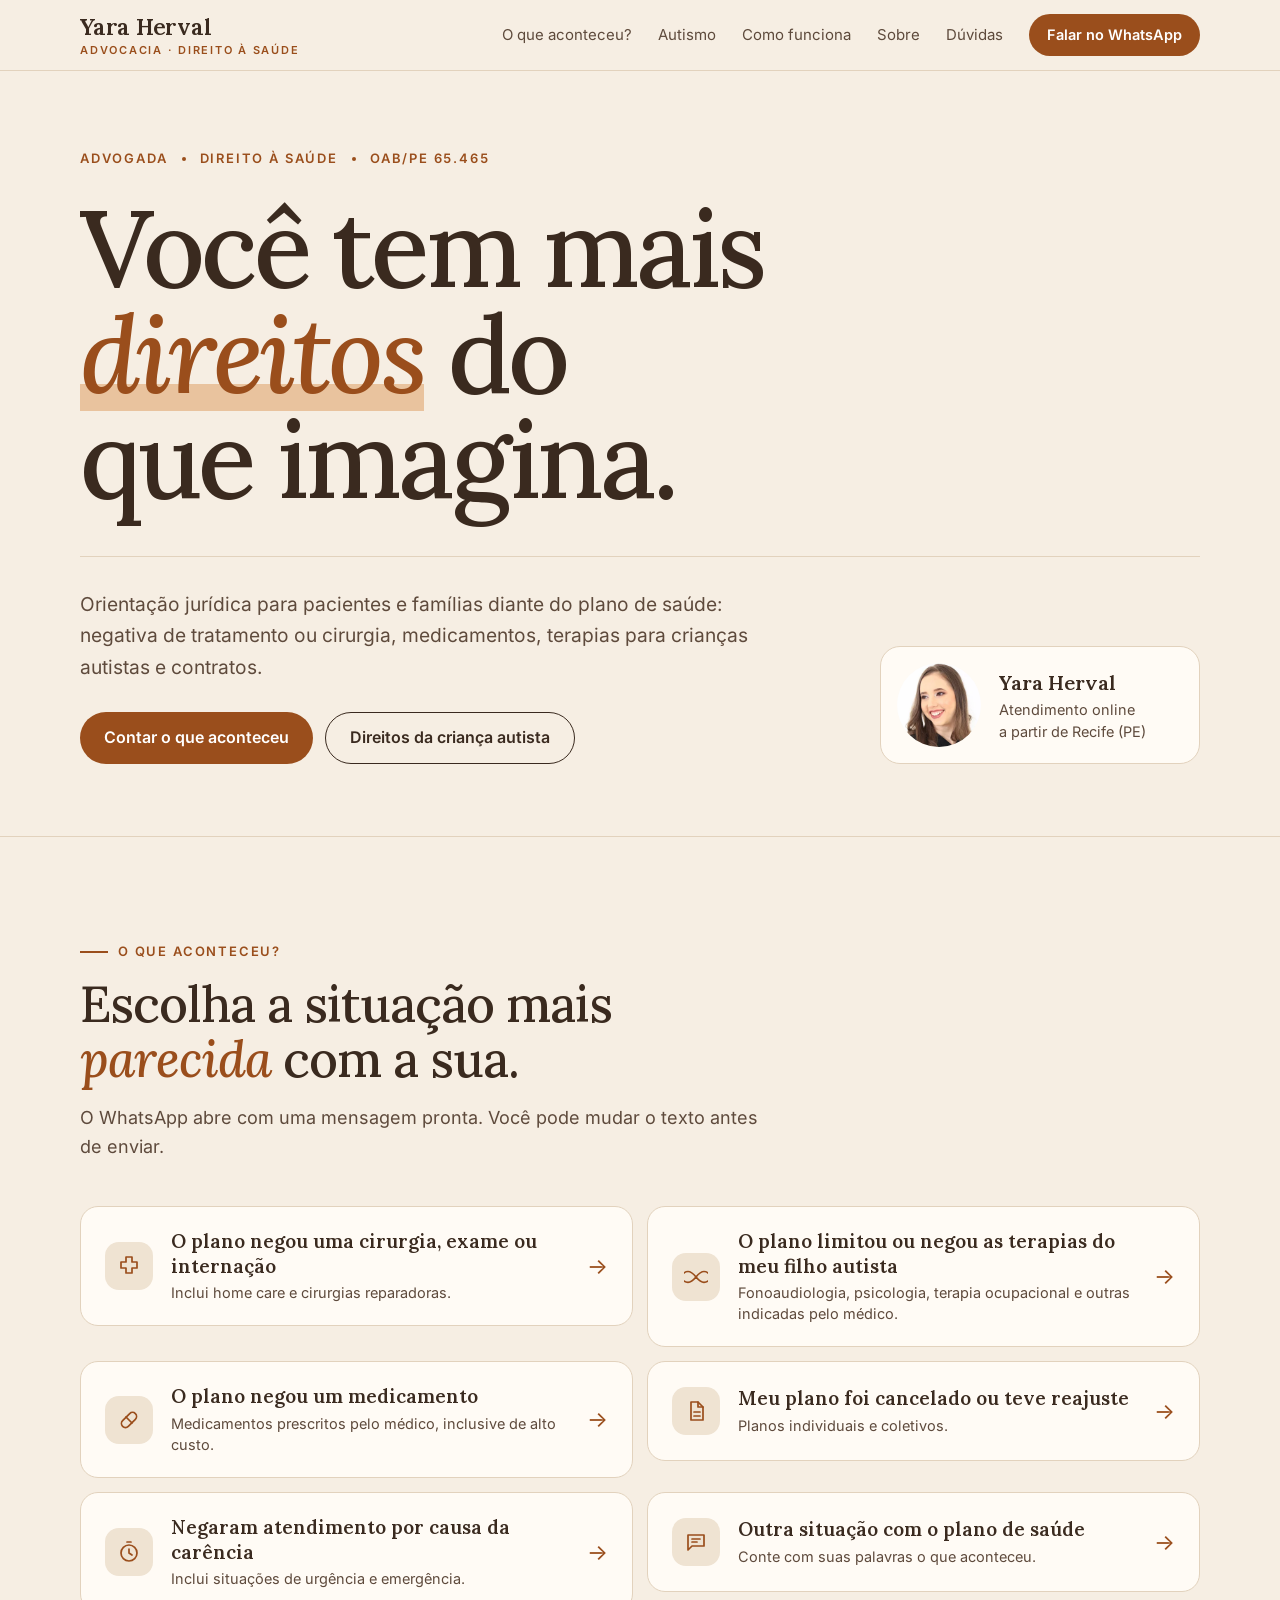
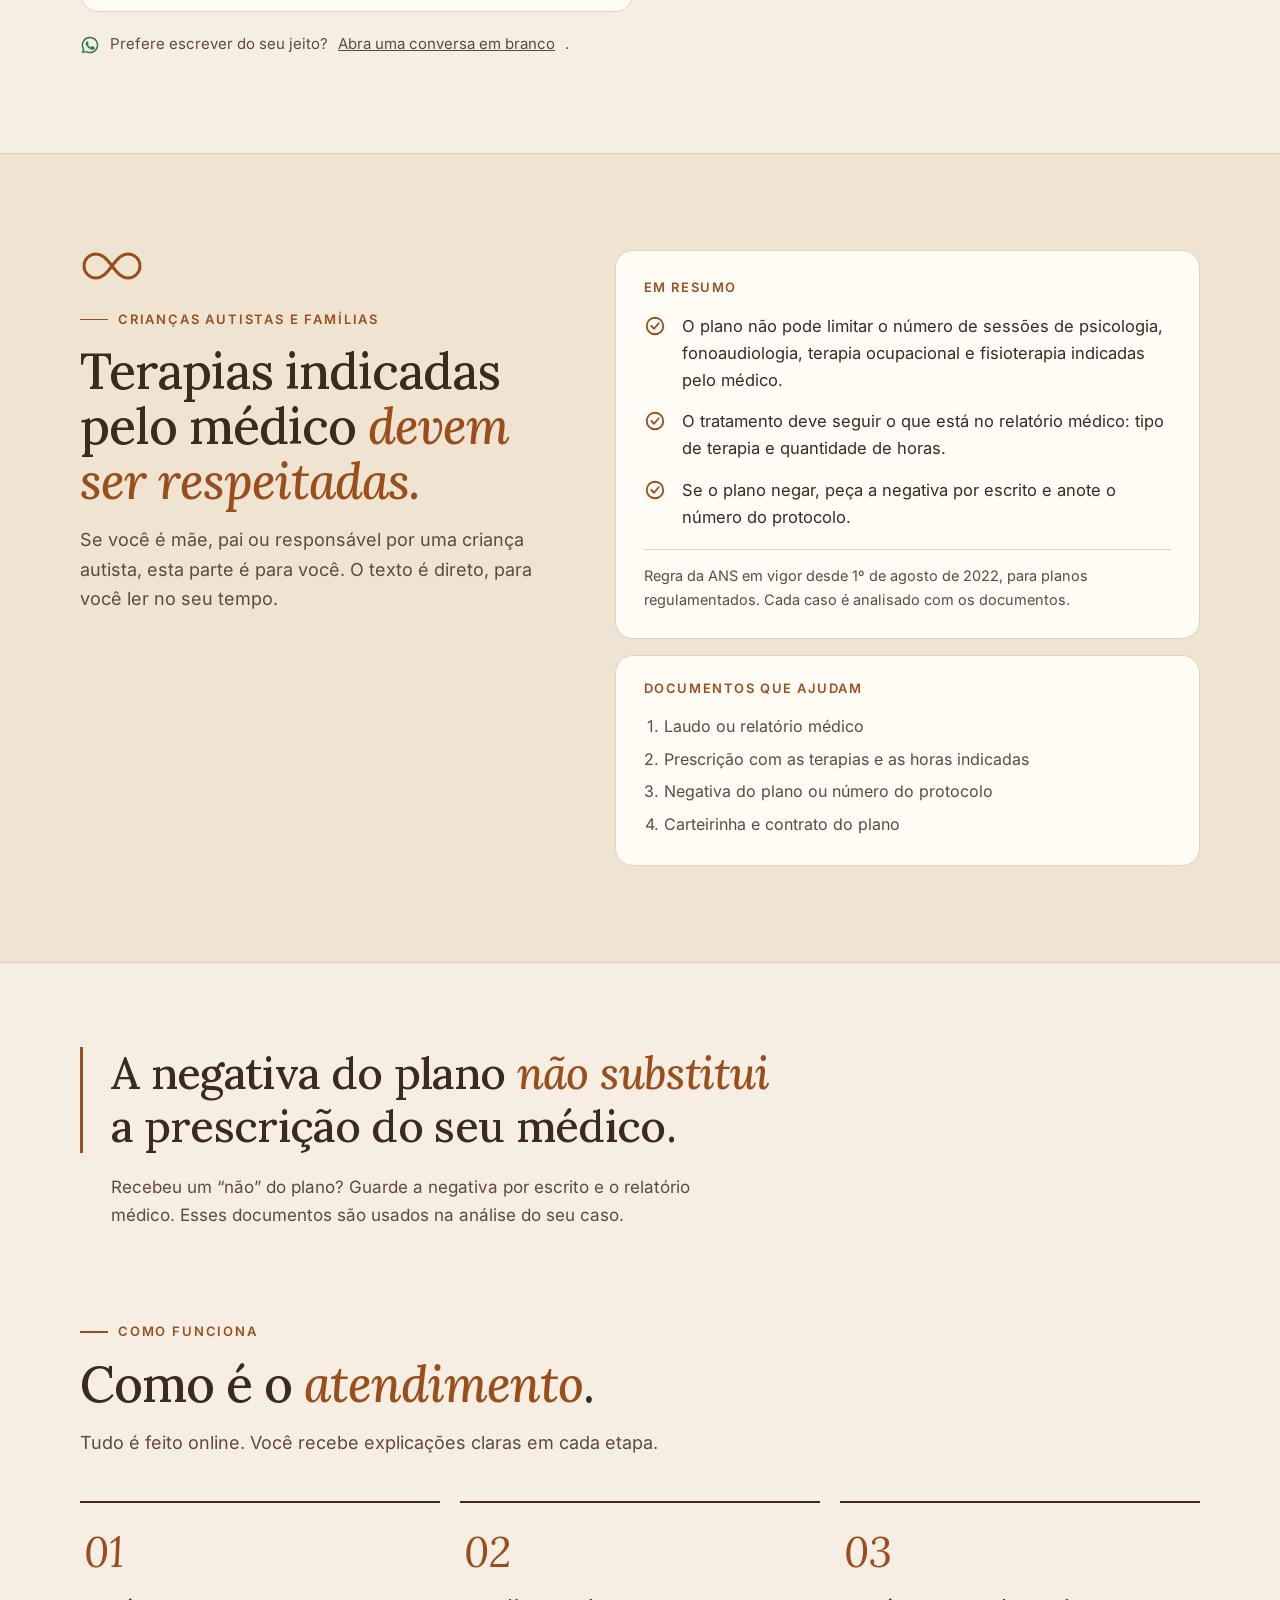
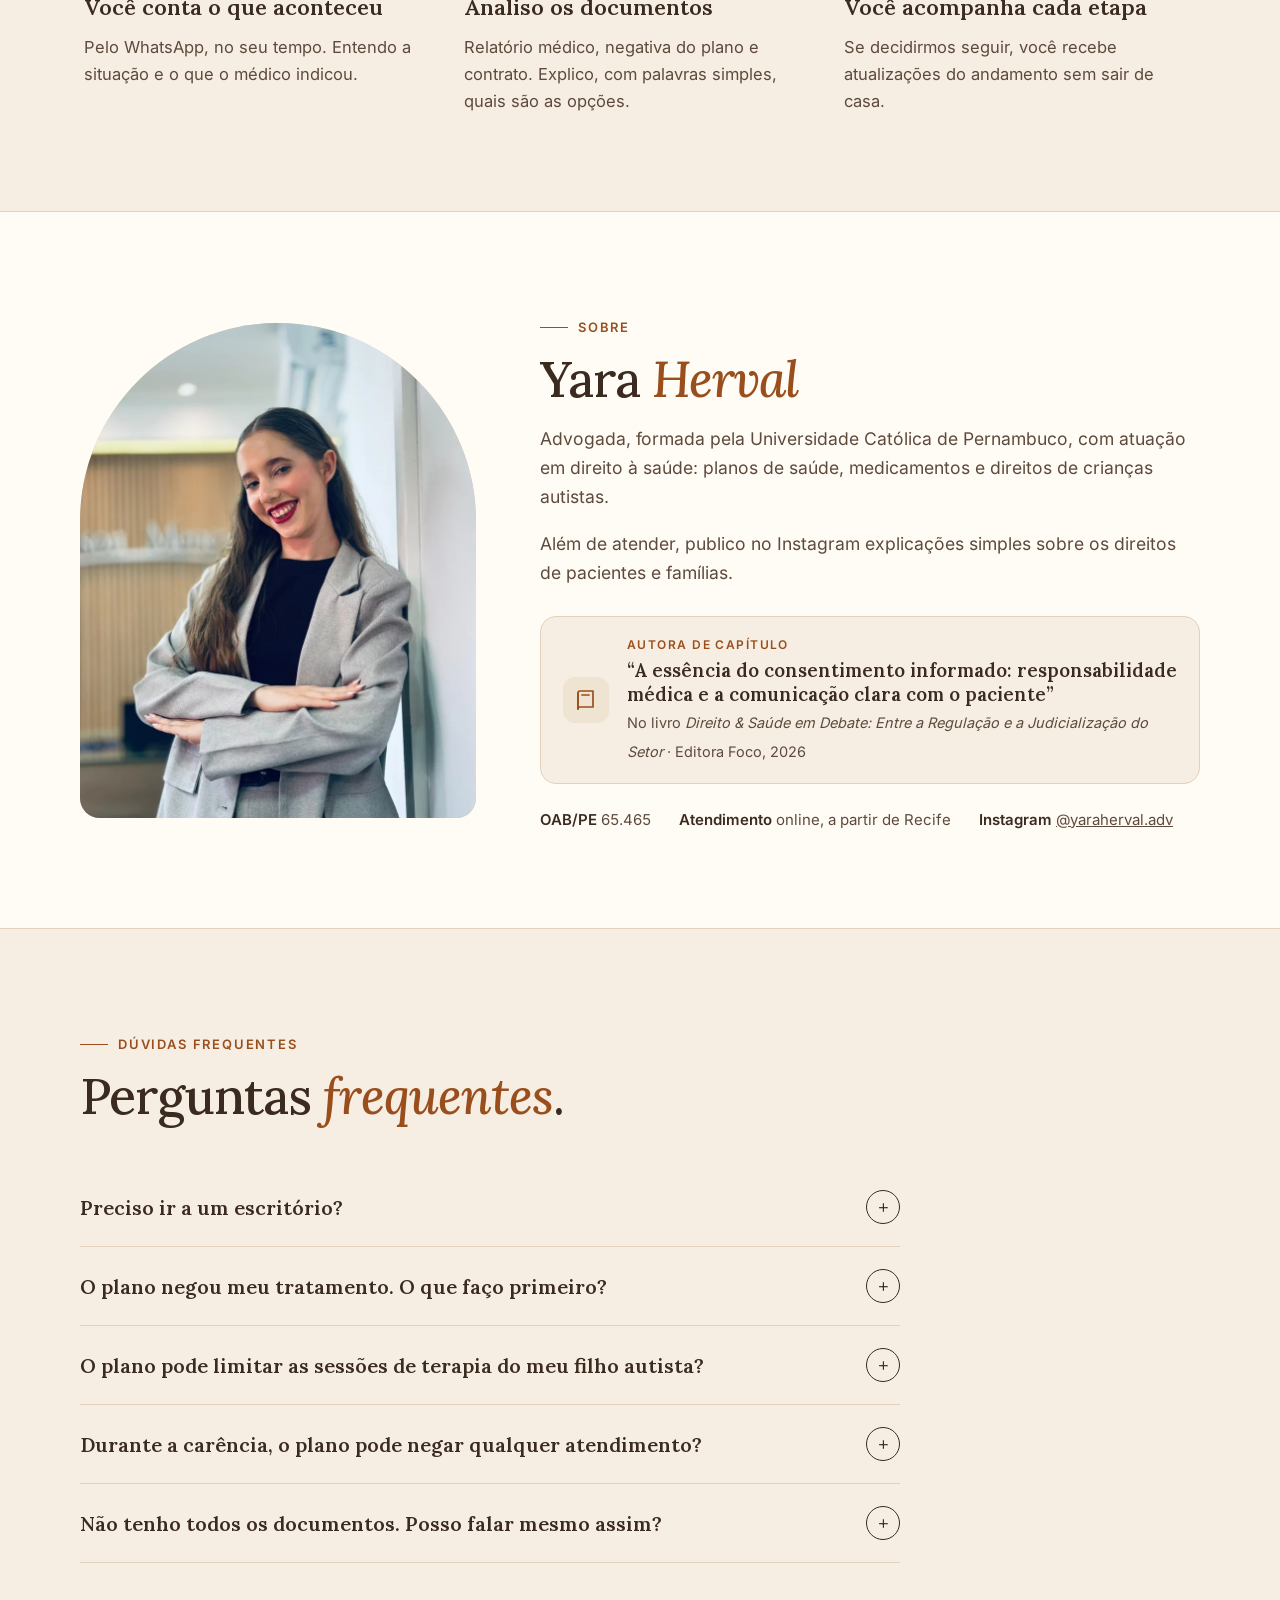
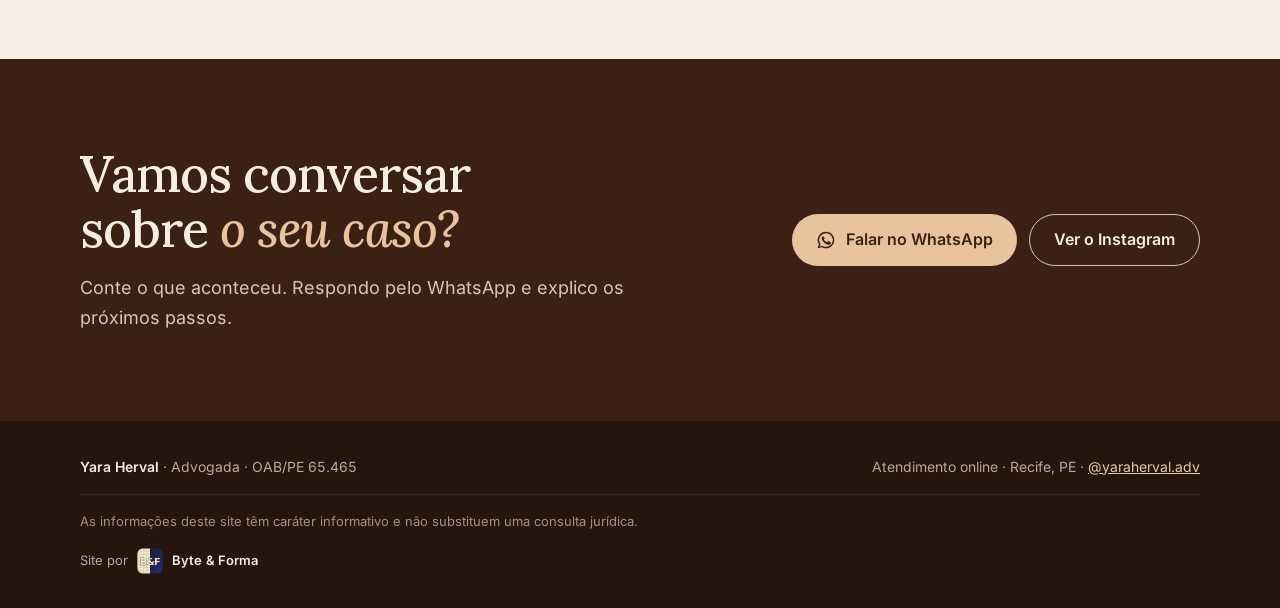
==== index.html @ bbd2c0d6 "Prévia da página da Yara" ====
<!doctype html>
<html lang="pt-BR">
<head>
<meta charset="utf-8">
<meta name="viewport" content="width=device-width, initial-scale=1, viewport-fit=cover">
<title>Yara Herval · Advogada · Direito à Saúde · Recife</title>
<meta name="description" content="Yara Herval, advogada (OAB/PE 65.465). Orientação para pacientes e famílias diante do plano de saúde: negativa de tratamento, medicamentos, terapias para crianças autistas e contratos. Atendimento online, a partir de Recife.">
<link rel="canonical" href="https://yaraherval.adv.br/">
<meta name="theme-color" content="#F6EEE3">
<link rel="icon" href="favicon.svg" type="image/svg+xml">
<link rel="apple-touch-icon" href="apple-touch-icon.png">
<meta property="og:type" content="website">
<meta property="og:locale" content="pt_BR">
<meta property="og:title" content="Yara Herval · Advogada · Direito à Saúde">
<meta property="og:description" content="Planos de saúde, medicamentos e terapias para crianças autistas. Atendimento online, a partir de Recife.">
<meta property="og:url" content="https://yaraherval.adv.br/">
<meta property="og:image" content="https://yaraherval.adv.br/compartilhar.png">
<meta property="og:image:width" content="1200"><meta property="og:image:height" content="630">
<meta name="twitter:card" content="summary_large_image">
<link rel="preload" href="fontes/lora.woff" as="font" type="font/woff" crossorigin>
<script type="application/ld+json">
{"@context":"https://schema.org","@type":"Attorney","name":"Yara Herval","alternateName":"Yara Marluce Aline do Herval Albuquerque","url":"https://yaraherval.adv.br/","description":"Advogada com atuação em direito à saúde: planos de saúde, medicamentos e direitos de crianças autistas.","areaServed":{"@type":"Country","name":"Brasil"},"address":{"@type":"PostalAddress","addressLocality":"Recife","addressRegion":"PE","addressCountry":"BR"},"identifier":{"@type":"PropertyValue","propertyID":"OAB/PE","value":"65.465"},"knowsAbout":["Direito à saúde","Planos de saúde","Direitos da criança autista","Medicamentos"],"sameAs":["https://www.instagram.com/yaraherval.adv/"]}
</script>
<style>
@font-face{font-family:"Lora";src:url(fontes/lora.woff) format("woff");font-weight:400 700;font-display:swap}
@font-face{font-family:"Lora";src:url(fontes/lora-italic.woff) format("woff");font-weight:400 700;font-style:italic;font-display:swap}
@font-face{font-family:"Inter";src:url(fontes/inter-400.woff) format("woff");font-weight:400;font-display:swap}
@font-face{font-family:"Inter";src:url(fontes/inter-600.woff) format("woff");font-weight:600;font-display:swap}

/* Identidade: caramelo e creme do Linktree; títulos editoriais em serifa, como nos posts.
   Público inclui famílias de crianças autistas: cores suaves, pouco movimento, texto literal, layout previsível. */
:root{
  --creme:#F6EEE3; --creme-2:#EFE3D2; --papel:#FFFBF5;
  --tinta:#3A2A1F; --tinta-2:#5E4A3C; --linha:#E2D2BD;
  --caramelo:#9A4E1C; --caramelo-esc:#7A3C14; --marrom:#3A2114; --marca:#E9C39E;
  --serif:"Lora",Georgia,"Times New Roman",serif;
  --sans:"Inter",system-ui,-apple-system,"Segoe UI",Roboto,sans-serif;
  --larg:1160px; --mov:.35s;
  color-scheme:light;
}
*{box-sizing:border-box}
html{scroll-behavior:smooth;-webkit-text-size-adjust:100%}
@media (prefers-reduced-motion:reduce){html{scroll-behavior:auto}:root{--mov:0s}}
body{margin:0;background:var(--creme);color:var(--tinta);font-family:var(--sans);font-size:17px;line-height:1.65}
img{max-width:100%;display:block}
a{color:inherit}
:focus-visible{outline:3px solid var(--caramelo);outline-offset:3px;border-radius:6px}
.sr{position:absolute;width:1px;height:1px;overflow:hidden;clip:rect(0 0 0 0);white-space:nowrap}
.pular{position:absolute;left:16px;top:-60px;background:var(--marrom);color:#fff;padding:10px 16px;border-radius:8px;z-index:50}
.pular:focus{top:12px}
.wrap{max-width:var(--larg);margin:0 auto;padding-left:max(20px,env(safe-area-inset-left,0px));padding-right:max(20px,env(safe-area-inset-right,0px))}
section{scroll-margin-top:84px}

/* Botões: mesmo tamanho e forma em toda a página */
.btn{display:inline-flex;align-items:center;justify-content:center;gap:10px;min-height:52px;padding:0 24px;border-radius:999px;font-weight:600;font-size:16px;line-height:1.2;text-decoration:none;text-align:center;transition:background var(--mov),color var(--mov)}
.btn svg{width:20px;height:20px;flex:none}
.btn-pri{background:var(--caramelo);color:#fff}
.btn-pri:hover{background:var(--caramelo-esc)}
.btn-sec{border:1.5px solid var(--tinta);color:var(--tinta)}
.btn-sec:hover{background:var(--tinta);color:var(--creme)}

/* Cabeçalho */
.topo{position:sticky;top:env(safe-area-inset-top,0px);z-index:20;background:rgba(246,238,227,.94);backdrop-filter:blur(10px);-webkit-backdrop-filter:blur(10px);border-bottom:1px solid var(--linha)}
body::before{content:"";position:fixed;inset:0 0 auto;height:env(safe-area-inset-top,0px);z-index:21;background:var(--creme)}
.topo .wrap{display:flex;align-items:center;justify-content:space-between;gap:16px;min-height:70px}
.marca{text-decoration:none;display:flex;flex-direction:column;line-height:1.1}
.marca b{font-family:var(--serif);font-weight:600;font-size:23px;letter-spacing:-.01em}
.marca span{font-size:11px;letter-spacing:.16em;text-transform:uppercase;color:var(--caramelo);margin-top:4px;font-weight:600}
.menu{display:flex;gap:26px;align-items:center}
.menu a:not(.btn){text-decoration:none;font-size:15px;color:var(--tinta-2)}
.menu a:not(.btn):hover{color:var(--caramelo)}
.topo .btn{min-height:42px;padding:0 18px;font-size:14.5px;white-space:nowrap}
@media (max-width:940px){.menu a:not(.btn){display:none}}
@media (max-width:400px){.marca b{font-size:20px}.marca span{font-size:10px;letter-spacing:.1em}.topo .btn{padding:0 14px}}

/* Hero editorial: o título é a peça principal, como nos posts dela */
.hero{padding:64px 0 72px;border-bottom:1px solid var(--linha)}
.rotulo{display:flex;flex-wrap:wrap;align-items:center;gap:8px 14px;font-size:13px;letter-spacing:.14em;text-transform:uppercase;font-weight:600;color:var(--caramelo)}
.rotulo i{width:4px;height:4px;border-radius:50%;background:currentColor;font-style:normal}
.hero h1{font-family:var(--serif);font-weight:500;font-size:clamp(46px,8.4vw,112px);line-height:.98;letter-spacing:-.035em;margin:26px 0 0;max-width:12ch;text-wrap:balance}
.hero h1 em{font-style:italic;color:var(--caramelo);background:linear-gradient(transparent 72%,var(--marca) 72%,var(--marca) 92%,transparent 92%)}
.hero-base{display:grid;grid-template-columns:1fr auto;gap:48px;align-items:end;margin-top:44px;padding-top:32px;border-top:1px solid var(--linha)}
.lead{font-size:clamp(17px,1.5vw,19.5px);color:var(--tinta-2);max-width:36em;margin:0}
.acoes{display:flex;flex-wrap:wrap;gap:12px;margin-top:28px}
.perfil{display:grid;grid-template-columns:auto 1fr;gap:18px;align-items:center;background:var(--papel);border:1px solid var(--linha);border-radius:20px;padding:16px 22px 16px 16px;min-width:320px}
.avatar img{width:100%;height:100%;object-fit:cover}
.avatar{width:84px;height:84px;border-radius:50%;background:linear-gradient(160deg,#E6D2BA,#D4B694);display:flex;align-items:center;justify-content:center;font-family:var(--serif);font-style:italic;font-size:30px;color:var(--marrom);overflow:hidden}
.perfil b{display:block;font-family:var(--serif);font-size:20px;font-weight:600}
.perfil span{display:block;font-size:14.5px;color:var(--tinta-2);line-height:1.5}
@media (max-width:860px){
  .hero{padding:40px 0 52px}
  .hero-base{grid-template-columns:1fr;gap:28px;margin-top:30px;padding-top:26px}
  .perfil{min-width:0}
  .acoes .btn{flex:1 1 100%}
}

/* Cabeçalho de seção */
.sec{padding:96px 0}
.cab{max-width:680px;margin-bottom:44px}
.selo{display:inline-flex;align-items:center;gap:10px;font-size:13px;letter-spacing:.14em;text-transform:uppercase;font-weight:600;color:var(--caramelo);margin-bottom:14px}
.selo:before{content:"";width:28px;height:1.5px;background:currentColor}
h2{font-family:var(--serif);font-weight:500;font-size:clamp(32px,4vw,50px);line-height:1.1;letter-spacing:-.02em;margin:0;text-wrap:balance}
h2 em{font-style:italic;color:var(--caramelo)}
.cab p{color:var(--tinta-2);margin:16px 0 0;font-size:18px}
@media (max-width:700px){.sec{padding:68px 0}}

/* O que aconteceu? */
.sits{list-style:none;margin:0;padding:0;display:grid;grid-template-columns:repeat(2,1fr);gap:14px}
.sit{display:grid;grid-template-columns:auto 1fr auto;gap:18px;align-items:center;text-decoration:none;background:var(--papel);border:1px solid var(--linha);border-radius:18px;padding:22px 24px;min-height:100px;transition:border-color var(--mov),background var(--mov)}
.sit:hover{border-color:var(--caramelo);background:#fff}
.sit-ic{width:48px;height:48px;border-radius:14px;background:var(--creme-2);color:var(--caramelo);display:flex;align-items:center;justify-content:center}
.sit-ic svg{width:24px;height:24px}
.sit-tx b{display:block;font-family:var(--serif);font-size:19px;font-weight:600;line-height:1.3}
.sit-tx small{display:block;font-size:14.5px;color:var(--tinta-2);margin-top:4px;line-height:1.45}
.sit-go{font-size:22px;color:var(--caramelo);transition:transform var(--mov)}
.sit:hover .sit-go{transform:translateX(4px)}
.dica{display:flex;gap:10px;align-items:center;margin:20px 0 0;font-size:15px;color:var(--tinta-2)}
.dica svg{width:20px;height:20px;color:#2E7D4F;flex:none}
@media (max-width:760px){.sits{grid-template-columns:1fr}.sit{padding:18px;gap:14px;min-height:0}}

/* Autismo */
.tea{background:var(--creme-2);border-top:1px solid var(--linha);border-bottom:1px solid var(--linha)}
.tea .wrap{display:grid;grid-template-columns:.9fr 1.1fr;gap:56px;align-items:start}
.tea .cab{margin-bottom:0}
.infinito{display:block;width:64px;height:32px;color:var(--caramelo);margin-bottom:18px}
.resumo{background:var(--papel);border:1px solid var(--linha);border-radius:18px;padding:26px 28px}
.resumo h3,.docs h3{font-size:13px;letter-spacing:.12em;text-transform:uppercase;color:var(--caramelo);margin:0 0 14px;font-weight:600}
.resumo ul{margin:0;padding:0;list-style:none;display:grid;gap:14px}
.resumo li{display:grid;grid-template-columns:26px 1fr;gap:12px;font-size:16.5px}
.resumo li svg{width:22px;height:22px;color:var(--caramelo);margin-top:2px}
.resumo .obs{margin:18px 0 0;font-size:14.5px;color:var(--tinta-2);border-top:1px solid var(--linha);padding-top:14px}
.docs{margin-top:16px;background:var(--papel);border:1px solid var(--linha);border-radius:18px;padding:22px 28px}
.docs ol{margin:0;padding-left:20px;color:var(--tinta-2);font-size:16px}
.docs li{margin-bottom:6px}
@media (max-width:860px){.tea .wrap{grid-template-columns:1fr;gap:32px}.resumo,.docs{padding:22px}}

/* Destaque */
.citacao{padding:84px 0}
.citacao blockquote{margin:0;max-width:900px;border-left:3px solid var(--caramelo);padding-left:28px;font-family:var(--serif);font-size:clamp(28px,3.6vw,44px);line-height:1.2;letter-spacing:-.015em;font-weight:500;text-wrap:balance}
.citacao blockquote em{font-style:italic;color:var(--caramelo)}
.citacao p{margin:20px 0 0 31px;font-size:17px;color:var(--tinta-2);max-width:620px}

/* Como funciona */
.passos{display:grid;grid-template-columns:repeat(3,1fr);gap:20px}
.passo{padding:28px 4px 0;border-top:2px solid var(--tinta)}
.passo .n{font-family:var(--serif);font-style:italic;font-size:42px;line-height:1;color:var(--caramelo)}
.passo h3{font-family:var(--serif);font-weight:600;font-size:22px;margin:16px 0 8px}
.passo p{margin:0;color:var(--tinta-2);font-size:16.5px}
@media (max-width:860px){.passos{grid-template-columns:1fr;gap:28px}}

/* Sobre */
.sobre{background:var(--papel);border-top:1px solid var(--linha);border-bottom:1px solid var(--linha)}
.sobre .wrap{display:grid;grid-template-columns:.75fr 1.25fr;gap:64px;align-items:center}
.foto{position:relative;aspect-ratio:4/5;border-radius:200px 200px 20px 20px;overflow:hidden;background:linear-gradient(160deg,#EAD8C2,#D8BC9B)}
.foto img{width:100%;height:100%;object-fit:cover;object-position:50% 30%}
.foto-vazia{position:absolute;inset:0;display:flex;flex-direction:column;align-items:center;justify-content:center;gap:10px;color:var(--marrom)}
.foto-vazia b{font-family:var(--serif);font-style:italic;font-weight:500;font-size:80px;line-height:1;opacity:.5}
.foto-vazia span{font-size:12px;letter-spacing:.14em;text-transform:uppercase;font-weight:600;opacity:.65}
.sobre p{color:var(--tinta-2);font-size:17.5px;margin:18px 0 0}
.livro{margin-top:28px;display:grid;grid-template-columns:auto 1fr;gap:18px;align-items:center;border:1px solid var(--linha);border-radius:16px;padding:18px 22px;background:var(--creme)}
.livro .ic{width:46px;height:46px;border-radius:12px;background:var(--creme-2);color:var(--caramelo);display:flex;align-items:center;justify-content:center}
.livro .ic svg{width:24px;height:24px}
.livro small{display:block;font-size:12px;letter-spacing:.12em;text-transform:uppercase;color:var(--caramelo);font-weight:600}
.livro b{font-family:var(--serif);font-size:18.5px;font-weight:600;line-height:1.3;display:block;margin:4px 0 2px}
.livro span{font-size:14.5px;color:var(--tinta-2)}
.dados{display:flex;flex-wrap:wrap;gap:10px 28px;margin-top:24px;font-size:15px;color:var(--tinta-2)}
.dados b{color:var(--tinta);font-weight:600}
@media (max-width:860px){.sobre .wrap{grid-template-columns:1fr;gap:36px}.sobre .foto{max-width:300px}}

/* Perguntas */
.faq{max-width:820px}
.faq details{border-bottom:1px solid var(--linha)}
.faq summary{list-style:none;cursor:pointer;display:flex;justify-content:space-between;gap:20px;align-items:center;padding:22px 0;font-family:var(--serif);font-size:20px;font-weight:600;line-height:1.35}
.faq summary::-webkit-details-marker{display:none}
.faq .mais{flex:none;width:34px;height:34px;border-radius:50%;border:1.5px solid var(--tinta);display:flex;align-items:center;justify-content:center;transition:transform var(--mov),background var(--mov)}
.faq details[open] .mais{transform:rotate(45deg);background:var(--tinta);color:var(--creme)}
.faq details p{margin:0 0 22px;color:var(--tinta-2);max-width:42em}

/* Final */
.final{background:var(--marrom);color:var(--creme);padding:88px 0}
.final .wrap{display:grid;grid-template-columns:1.2fr .8fr;gap:40px;align-items:center}
.final h2 em{color:var(--marca)}
.final p{color:#D9C7B4;font-size:18px;margin:16px 0 0;max-width:34em}
.final .acoes{justify-content:flex-end;margin:0}
.final .btn-pri{background:var(--marca);color:var(--marrom)}
.final .btn-pri:hover{background:#F3D4B4}
.final .btn-sec{border-color:#D9C7B4;color:var(--creme)}
.final .btn-sec:hover{background:var(--creme);color:var(--marrom)}
@media (max-width:860px){.final .wrap{grid-template-columns:1fr}.final .acoes{justify-content:flex-start}}

footer{background:#26150C;color:#BFAA94;padding:34px 0 calc(34px + env(safe-area-inset-bottom,0px));font-size:14px}
footer .wrap{display:flex;flex-wrap:wrap;justify-content:space-between;gap:16px 40px}
footer b{color:var(--creme);font-weight:600}
footer a{color:#E8C9AA}
footer .credito{display:inline-flex;align-items:center;gap:9px;text-decoration:none;color:#BFAA94;font-size:13px}
footer .credito img{width:26px;height:26px;border-radius:6px}
footer .credito b{color:var(--creme);font-weight:600;letter-spacing:.01em}
footer .credito:hover b{text-decoration:underline}
footer .aviso{flex-basis:100%;border-top:1px solid #3d2617;padding-top:16px;font-size:13px;color:#A8927B;margin:0}

/* WhatsApp fixo no celular */
.flutua{position:fixed;right:max(16px,env(safe-area-inset-right,0px));bottom:calc(16px + env(safe-area-inset-bottom,0px));z-index:30;width:58px;height:58px;border-radius:50%;background:var(--caramelo);color:#fff;display:none;align-items:center;justify-content:center;box-shadow:0 12px 28px -8px rgba(58,33,20,.55)}
.flutua svg{width:28px;height:28px}
@media (max-width:760px){.flutua{display:flex}}

</style>
</head>
<body>
<a class="pular" href="#conteudo">Pular para o conteúdo</a>

<header class="topo">
  <div class="wrap">
    <a class="marca" href="#inicio"><b>Yara Herval</b><span>Advocacia · Direito à Saúde</span></a>
    <nav class="menu" aria-label="Principal">
      <a href="#o-que-aconteceu">O que aconteceu?</a>
      <a href="#autismo">Autismo</a>
      <a href="#como-funciona">Como funciona</a>
      <a href="#sobre">Sobre</a>
      <a href="#duvidas">Dúvidas</a>
      <a class="btn btn-pri" href="https://wa.me/55XXXXXXXXXXX?text=Ol%C3%A1%2C%20Yara%21%20Vim%20pelo%20site%20e%20gostaria%20de%20uma%20orienta%C3%A7%C3%A3o." target="_blank" rel="noopener">Falar no WhatsApp</a>
    </nav>
  </div>
</header>

<main id="conteudo">
<section class="hero" id="inicio">
  <div class="wrap">
    <p class="rotulo">Advogada <i></i> Direito à Saúde <i></i> OAB/PE 65.465</p>
    <h1>Você tem mais <em>direitos</em> do que imagina.</h1>
    <div class="hero-base">
      <div>
        <p class="lead">Orientação jurídica para pacientes e famílias diante do plano de saúde: negativa de tratamento ou cirurgia, medicamentos, terapias para crianças autistas e contratos.</p>
        <div class="acoes">
          <a class="btn btn-pri" href="#o-que-aconteceu">Contar o que aconteceu</a>
          <a class="btn btn-sec" href="#autismo">Direitos da criança autista</a>
        </div>
      </div>
      <div class="perfil">
        <div class="avatar"><img src="yara-avatar.webp" alt="" width="84" height="84"></div>
        <div><b>Yara Herval</b><span>Atendimento online<br>a partir de Recife (PE)</span></div>
      </div>
    </div>
  </div>
</section>

<section class="sec" id="o-que-aconteceu">
  <div class="wrap">
    <div class="cab">
      <span class="selo">O que aconteceu?</span>
      <h2>Escolha a situação mais <em>parecida</em> com a sua.</h2>
      <p>O WhatsApp abre com uma mensagem pronta. Você pode mudar o texto antes de enviar.</p>
    </div>
    <ul class="sits">
      <li><a class="sit" href="https://wa.me/55XXXXXXXXXXX?text=Ol%C3%A1%2C%20Yara%21%20Vim%20pelo%20site.%20O%20plano%20de%20sa%C3%BAde%20negou%20uma%20cirurgia%2C%20exame%20ou%20interna%C3%A7%C3%A3o%20e%20gostaria%20de%20uma%20orienta%C3%A7%C3%A3o." target="_blank" rel="noopener">
        <span class="sit-ic"><svg viewBox="0 0 24 24" fill="none" stroke="currentColor" stroke-width="1.7" stroke-linecap="round" stroke-linejoin="round" aria-hidden="true"><path d="M9 3h6v5h5v6h-5v5H9v-5H4V8h5z"/></svg></span>
        <span class="sit-tx"><b>O plano negou uma cirurgia, exame ou internação</b><small>Inclui home care e cirurgias reparadoras.</small></span>
        <span class="sit-go" aria-hidden="true">→</span>
        <span class="sr"> (abre o WhatsApp com uma mensagem pronta)</span>
      </a></li>
      <li><a class="sit" href="https://wa.me/55XXXXXXXXXXX?text=Ol%C3%A1%2C%20Yara%21%20Vim%20pelo%20site.%20O%20plano%20de%20sa%C3%BAde%20limitou%20ou%20negou%20as%20terapias%20do%20meu%20filho%20autista%20e%20gostaria%20de%20uma%20orienta%C3%A7%C3%A3o." target="_blank" rel="noopener">
        <span class="sit-ic"><svg viewBox="0 0 24 24" fill="none" stroke="currentColor" stroke-width="1.7" stroke-linecap="round" stroke-linejoin="round" aria-hidden="true"><path d="M12 12c-3-4-5-6-8-6a6 6 0 0 0 0 12c3 0 5-2 8-6s5-6 8-6a6 6 0 0 1 0 12c-3 0-5-2-8-6Z" transform="translate(0 0) scale(1 .9) translate(0 1.3)"/></svg></span>
        <span class="sit-tx"><b>O plano limitou ou negou as terapias do meu filho autista</b><small>Fonoaudiologia, psicologia, terapia ocupacional e outras indicadas pelo médico.</small></span>
        <span class="sit-go" aria-hidden="true">→</span>
        <span class="sr"> (abre o WhatsApp com uma mensagem pronta)</span>
      </a></li>
      <li><a class="sit" href="https://wa.me/55XXXXXXXXXXX?text=Ol%C3%A1%2C%20Yara%21%20Vim%20pelo%20site.%20O%20plano%20de%20sa%C3%BAde%20negou%20um%20medicamento%20e%20gostaria%20de%20uma%20orienta%C3%A7%C3%A3o." target="_blank" rel="noopener">
        <span class="sit-ic"><svg viewBox="0 0 24 24" fill="none" stroke="currentColor" stroke-width="1.7" stroke-linecap="round" stroke-linejoin="round" aria-hidden="true"><rect x="3" y="8" width="18" height="8" rx="4" transform="rotate(-45 12 12)"/><path d="m9 9 6 6"/></svg></span>
        <span class="sit-tx"><b>O plano negou um medicamento</b><small>Medicamentos prescritos pelo médico, inclusive de alto custo.</small></span>
        <span class="sit-go" aria-hidden="true">→</span>
        <span class="sr"> (abre o WhatsApp com uma mensagem pronta)</span>
      </a></li>
      <li><a class="sit" href="https://wa.me/55XXXXXXXXXXX?text=Ol%C3%A1%2C%20Yara%21%20Vim%20pelo%20site.%20Meu%20plano%20de%20sa%C3%BAde%20foi%20cancelado%20ou%20teve%20um%20reajuste%20e%20gostaria%20de%20uma%20orienta%C3%A7%C3%A3o." target="_blank" rel="noopener">
        <span class="sit-ic"><svg viewBox="0 0 24 24" fill="none" stroke="currentColor" stroke-width="1.7" stroke-linecap="round" stroke-linejoin="round" aria-hidden="true"><path d="M7 3h7l5 5v13H7z"/><path d="M14 3v5h5M10 13h6M10 17h6"/></svg></span>
        <span class="sit-tx"><b>Meu plano foi cancelado ou teve reajuste</b><small>Planos individuais e coletivos.</small></span>
        <span class="sit-go" aria-hidden="true">→</span>
        <span class="sr"> (abre o WhatsApp com uma mensagem pronta)</span>
      </a></li>
      <li><a class="sit" href="https://wa.me/55XXXXXXXXXXX?text=Ol%C3%A1%2C%20Yara%21%20Vim%20pelo%20site.%20O%20plano%20negou%20atendimento%20por%20causa%20da%20car%C3%AAncia%20e%20gostaria%20de%20uma%20orienta%C3%A7%C3%A3o." target="_blank" rel="noopener">
        <span class="sit-ic"><svg viewBox="0 0 24 24" fill="none" stroke="currentColor" stroke-width="1.7" stroke-linecap="round" stroke-linejoin="round" aria-hidden="true"><circle cx="12" cy="13" r="8"/><path d="M12 9v4l3 2M10 2h4"/></svg></span>
        <span class="sit-tx"><b>Negaram atendimento por causa da carência</b><small>Inclui situações de urgência e emergência.</small></span>
        <span class="sit-go" aria-hidden="true">→</span>
        <span class="sr"> (abre o WhatsApp com uma mensagem pronta)</span>
      </a></li>
      <li><a class="sit" href="https://wa.me/55XXXXXXXXXXX?text=Ol%C3%A1%2C%20Yara%21%20Vim%20pelo%20site%20e%20gostaria%20de%20uma%20orienta%C3%A7%C3%A3o%20sobre%20meu%20plano%20de%20sa%C3%BAde." target="_blank" rel="noopener">
        <span class="sit-ic"><svg viewBox="0 0 24 24" fill="none" stroke="currentColor" stroke-width="1.7" stroke-linecap="round" stroke-linejoin="round" aria-hidden="true"><path d="M4 5h16v11H8l-4 4z"/><path d="M8 9h8M8 12h5"/></svg></span>
        <span class="sit-tx"><b>Outra situação com o plano de saúde</b><small>Conte com suas palavras o que aconteceu.</small></span>
        <span class="sit-go" aria-hidden="true">→</span>
        <span class="sr"> (abre o WhatsApp com uma mensagem pronta)</span>
      </a></li>
    </ul>
    <p class="dica"><svg viewBox="0 0 24 24" fill="currentColor" aria-hidden="true"><path d="M12 2a10 10 0 0 0-8.6 15.1L2 22l5-1.3A10 10 0 1 0 12 2Zm0 18.2a8.2 8.2 0 0 1-4.2-1.1l-.3-.2-3 .8.8-2.9-.2-.3A8.2 8.2 0 1 1 12 20.2Zm4.5-6.1c-.2-.1-1.5-.7-1.7-.8s-.4-.1-.6.1-.7.8-.8 1-.3.2-.5.1a6.7 6.7 0 0 1-3.3-2.9c-.2-.4.2-.4.7-1.3.1-.2 0-.3 0-.4l-.8-1.8c-.2-.5-.4-.4-.6-.4h-.5a1 1 0 0 0-.7.3 3 3 0 0 0-.9 2.2 5.2 5.2 0 0 0 1.1 2.8 11.9 11.9 0 0 0 4.6 4c1.7.7 2.4.8 3.2.7a2.8 2.8 0 0 0 1.8-1.3 2.3 2.3 0 0 0 .2-1.3c-.1-.1-.3-.2-.5-.3Z"/></svg>Prefere escrever do seu jeito? <a href="https://wa.me/55XXXXXXXXXXX?text=Ol%C3%A1%2C%20Yara%21%20Vim%20pelo%20site%20e%20gostaria%20de%20uma%20orienta%C3%A7%C3%A3o." target="_blank" rel="noopener">Abra uma conversa em branco</a>.</p>
  </div>
</section>

<section class="sec tea" id="autismo">
  <div class="wrap">
    <div class="cab">
      <svg class="infinito" viewBox="0 0 64 32" fill="none" stroke="currentColor" stroke-width="3" stroke-linecap="round" aria-hidden="true"><path d="M32 16c-6-8-10-12-16-12a12 12 0 0 0 0 24c6 0 10-4 16-12s10-12 16-12a12 12 0 0 1 0 24c-6 0-10-4-16-12Z"/></svg>
      <span class="selo">Crianças autistas e famílias</span>
      <h2>Terapias indicadas pelo médico <em>devem ser respeitadas.</em></h2>
      <p>Se você é mãe, pai ou responsável por uma criança autista, esta parte é para você. O texto é direto, para você ler no seu tempo.</p>
    </div>
    <div >
      <div class="resumo">
        <h3>Em resumo</h3>
        <ul>
          <li><svg viewBox="0 0 24 24" fill="none" stroke="currentColor" stroke-width="2" stroke-linecap="round" stroke-linejoin="round" aria-hidden="true"><circle cx="12" cy="12" r="9"/><path d="m8 12 3 3 5-6"/></svg><span>O plano não pode limitar o número de sessões de psicologia, fonoaudiologia, terapia ocupacional e fisioterapia indicadas pelo médico.</span></li>
          <li><svg viewBox="0 0 24 24" fill="none" stroke="currentColor" stroke-width="2" stroke-linecap="round" stroke-linejoin="round" aria-hidden="true"><circle cx="12" cy="12" r="9"/><path d="m8 12 3 3 5-6"/></svg><span>O tratamento deve seguir o que está no relatório médico: tipo de terapia e quantidade de horas.</span></li>
          <li><svg viewBox="0 0 24 24" fill="none" stroke="currentColor" stroke-width="2" stroke-linecap="round" stroke-linejoin="round" aria-hidden="true"><circle cx="12" cy="12" r="9"/><path d="m8 12 3 3 5-6"/></svg><span>Se o plano negar, peça a negativa por escrito e anote o número do protocolo.</span></li>
        </ul>
        <p class="obs">Regra da ANS em vigor desde 1º de agosto de 2022, para planos regulamentados. Cada caso é analisado com os documentos.</p>
      </div>
      <div class="docs">
        <h3>Documentos que ajudam</h3>
        <ol><li>Laudo ou relatório médico</li><li>Prescrição com as terapias e as horas indicadas</li><li>Negativa do plano ou número do protocolo</li><li>Carteirinha e contrato do plano</li></ol>
      </div>
    </div>
  </div>
</section>

<section class="citacao" aria-label="Destaque">
  <div class="wrap">
    <blockquote>A negativa do plano <em>não substitui</em> a prescrição do seu médico.</blockquote>
    <p>Recebeu um “não” do plano? Guarde a negativa por escrito e o relatório médico. Esses documentos são usados na análise do seu caso.</p>
  </div>
</section>

<section class="sec" id="como-funciona" style="padding-top:0">
  <div class="wrap">
    <div class="cab">
      <span class="selo">Como funciona</span>
      <h2>Como é o <em>atendimento</em>.</h2>
      <p>Tudo é feito online. Você recebe explicações claras em cada etapa.</p>
    </div>
    <div class="passos">
      <div class="passo"><div class="n">01</div><h3>Você conta o que aconteceu</h3><p>Pelo WhatsApp, no seu tempo. Entendo a situação e o que o médico indicou.</p></div>
      <div class="passo"><div class="n">02</div><h3>Analiso os documentos</h3><p>Relatório médico, negativa do plano e contrato. Explico, com palavras simples, quais são as opções.</p></div>
      <div class="passo"><div class="n">03</div><h3>Você acompanha cada etapa</h3><p>Se decidirmos seguir, você recebe atualizações do andamento sem sair de casa.</p></div>
    </div>
  </div>
</section>

<section class="sec sobre" id="sobre">
  <div class="wrap">
    <div class="foto"><picture><source srcset="yara-herval.webp" type="image/webp"><img src="yara-herval.jpg" alt="Yara Herval, advogada, de blazer cinza, sorrindo" width="800" height="1000" loading="lazy" decoding="async"></picture></div>
    <div >
      <span class="selo">Sobre</span>
      <h2>Yara <em>Herval</em></h2>
      <p>Advogada, formada pela Universidade Católica de Pernambuco, com atuação em direito à saúde: planos de saúde, medicamentos e direitos de crianças autistas.</p>
      <p>Além de atender, publico no Instagram explicações simples sobre os direitos de pacientes e famílias.</p>
      <div class="livro">
        <div class="ic"><svg viewBox="0 0 24 24" fill="none" stroke="currentColor" stroke-width="1.7" stroke-linecap="round" stroke-linejoin="round" aria-hidden="true"><path d="M4 5a2 2 0 0 1 2-2h13v16H6a2 2 0 0 0-2 2z"/><path d="M4 21V5M8 7h7"/></svg></div>
        <div><small>Autora de capítulo</small><b>“A essência do consentimento informado: responsabilidade médica e a comunicação clara com o paciente”</b><span>No livro <i>Direito &amp; Saúde em Debate: Entre a Regulação e a Judicialização do Setor</i> · Editora Foco, 2026</span></div>
      </div>
      <div class="dados"><span><b>OAB/PE</b> 65.465</span><span><b>Atendimento</b> online, a partir de Recife</span><span><b>Instagram</b> <a href="https://www.instagram.com/yaraherval.adv/" target="_blank" rel="noopener">@yaraherval.adv</a></span></div>
    </div>
  </div>
</section>

<section class="sec" id="duvidas">
  <div class="wrap">
    <div class="cab">
      <span class="selo">Dúvidas frequentes</span>
      <h2>Perguntas <em>frequentes</em>.</h2>
    </div>
    <div class="faq">
      <details><summary>Preciso ir a um escritório?<span class="mais" aria-hidden="true">+</span></summary><p>Não. O atendimento é online: a conversa acontece pelo WhatsApp ou por videochamada, e os documentos podem ser enviados pelo celular.</p></details>
      <details><summary>O plano negou meu tratamento. O que faço primeiro?<span class="mais" aria-hidden="true">+</span></summary><p>Peça ao plano a negativa por escrito e anote o número do protocolo. Guarde o relatório ou a prescrição do seu médico. Com esses documentos, fica mais fácil analisar o seu caso.</p></details>
      <details><summary>O plano pode limitar as sessões de terapia do meu filho autista?<span class="mais" aria-hidden="true">+</span></summary><p>Não. Desde 1º de agosto de 2022, uma regra da ANS proíbe limitar o número de sessões de psicologia, fonoaudiologia, terapia ocupacional e fisioterapia indicadas pelo médico. A regra vale para planos regulamentados. Cada situação precisa ser analisada com os documentos.</p></details>
      <details><summary>Durante a carência, o plano pode negar qualquer atendimento?<span class="mais" aria-hidden="true">+</span></summary><p>Não. Situações de urgência e emergência têm regras próprias, e a carência não autoriza a negativa de tudo. Cada caso precisa ser analisado.</p></details>
      <details><summary>Não tenho todos os documentos. Posso falar mesmo assim?<span class="mais" aria-hidden="true">+</span></summary><p>Pode. Comece com o que você tiver. Durante a conversa, explico quais documentos faltam e como conseguir cada um.</p></details>
    </div>
  </div>
</section>

<section class="final" id="contato">
  <div class="wrap">
    <div>
      <h2>Vamos conversar sobre <em>o seu caso?</em></h2>
      <p>Conte o que aconteceu. Respondo pelo WhatsApp e explico os próximos passos.</p>
    </div>
    <div class="acoes">
      <a class="btn btn-pri" href="https://wa.me/55XXXXXXXXXXX?text=Ol%C3%A1%2C%20Yara%21%20Vim%20pelo%20site%20e%20gostaria%20de%20uma%20orienta%C3%A7%C3%A3o." target="_blank" rel="noopener"><svg viewBox="0 0 24 24" fill="currentColor" aria-hidden="true"><path d="M12 2a10 10 0 0 0-8.6 15.1L2 22l5-1.3A10 10 0 1 0 12 2Zm0 18.2a8.2 8.2 0 0 1-4.2-1.1l-.3-.2-3 .8.8-2.9-.2-.3A8.2 8.2 0 1 1 12 20.2Zm4.5-6.1c-.2-.1-1.5-.7-1.7-.8s-.4-.1-.6.1-.7.8-.8 1-.3.2-.5.1a6.7 6.7 0 0 1-3.3-2.9c-.2-.4.2-.4.7-1.3.1-.2 0-.3 0-.4l-.8-1.8c-.2-.5-.4-.4-.6-.4h-.5a1 1 0 0 0-.7.3 3 3 0 0 0-.9 2.2 5.2 5.2 0 0 0 1.1 2.8 11.9 11.9 0 0 0 4.6 4c1.7.7 2.4.8 3.2.7a2.8 2.8 0 0 0 1.8-1.3 2.3 2.3 0 0 0 .2-1.3c-.1-.1-.3-.2-.5-.3Z"/></svg>Falar no WhatsApp</a>
      <a class="btn btn-sec" href="https://www.instagram.com/yaraherval.adv/" target="_blank" rel="noopener">Ver o Instagram</a>
    </div>
  </div>
</section>
</main>

<footer>
  <div class="wrap">
    <div><b>Yara Herval</b> · Advogada · OAB/PE 65.465</div>
    <div>Atendimento online · Recife, PE · <a href="https://www.instagram.com/yaraherval.adv/" target="_blank" rel="noopener">@yaraherval.adv</a></div>
    <p class="aviso">As informações deste site têm caráter informativo e não substituem uma consulta jurídica. </p>
    <a class="credito" href="https://byteeforma.com.br" target="_blank" rel="noopener"><span>Site por</span><img src="byteeforma.svg" alt="" width="26" height="26"><b>Byte &amp; Forma</b></a>
  </div>
</footer>

<a class="flutua" href="https://wa.me/55XXXXXXXXXXX?text=Ol%C3%A1%2C%20Yara%21%20Vim%20pelo%20site%20e%20gostaria%20de%20uma%20orienta%C3%A7%C3%A3o." target="_blank" rel="noopener" aria-label="Falar no WhatsApp"><svg viewBox="0 0 24 24" fill="currentColor" aria-hidden="true"><path d="M12 2a10 10 0 0 0-8.6 15.1L2 22l5-1.3A10 10 0 1 0 12 2Zm0 18.2a8.2 8.2 0 0 1-4.2-1.1l-.3-.2-3 .8.8-2.9-.2-.3A8.2 8.2 0 1 1 12 20.2Zm4.5-6.1c-.2-.1-1.5-.7-1.7-.8s-.4-.1-.6.1-.7.8-.8 1-.3.2-.5.1a6.7 6.7 0 0 1-3.3-2.9c-.2-.4.2-.4.7-1.3.1-.2 0-.3 0-.4l-.8-1.8c-.2-.5-.4-.4-.6-.4h-.5a1 1 0 0 0-.7.3 3 3 0 0 0-.9 2.2 5.2 5.2 0 0 0 1.1 2.8 11.9 11.9 0 0 0 4.6 4c1.7.7 2.4.8 3.2.7a2.8 2.8 0 0 0 1.8-1.3 2.3 2.3 0 0 0 .2-1.3c-.1-.1-.3-.2-.5-.3Z"/></svg></a>

</body>
</html>
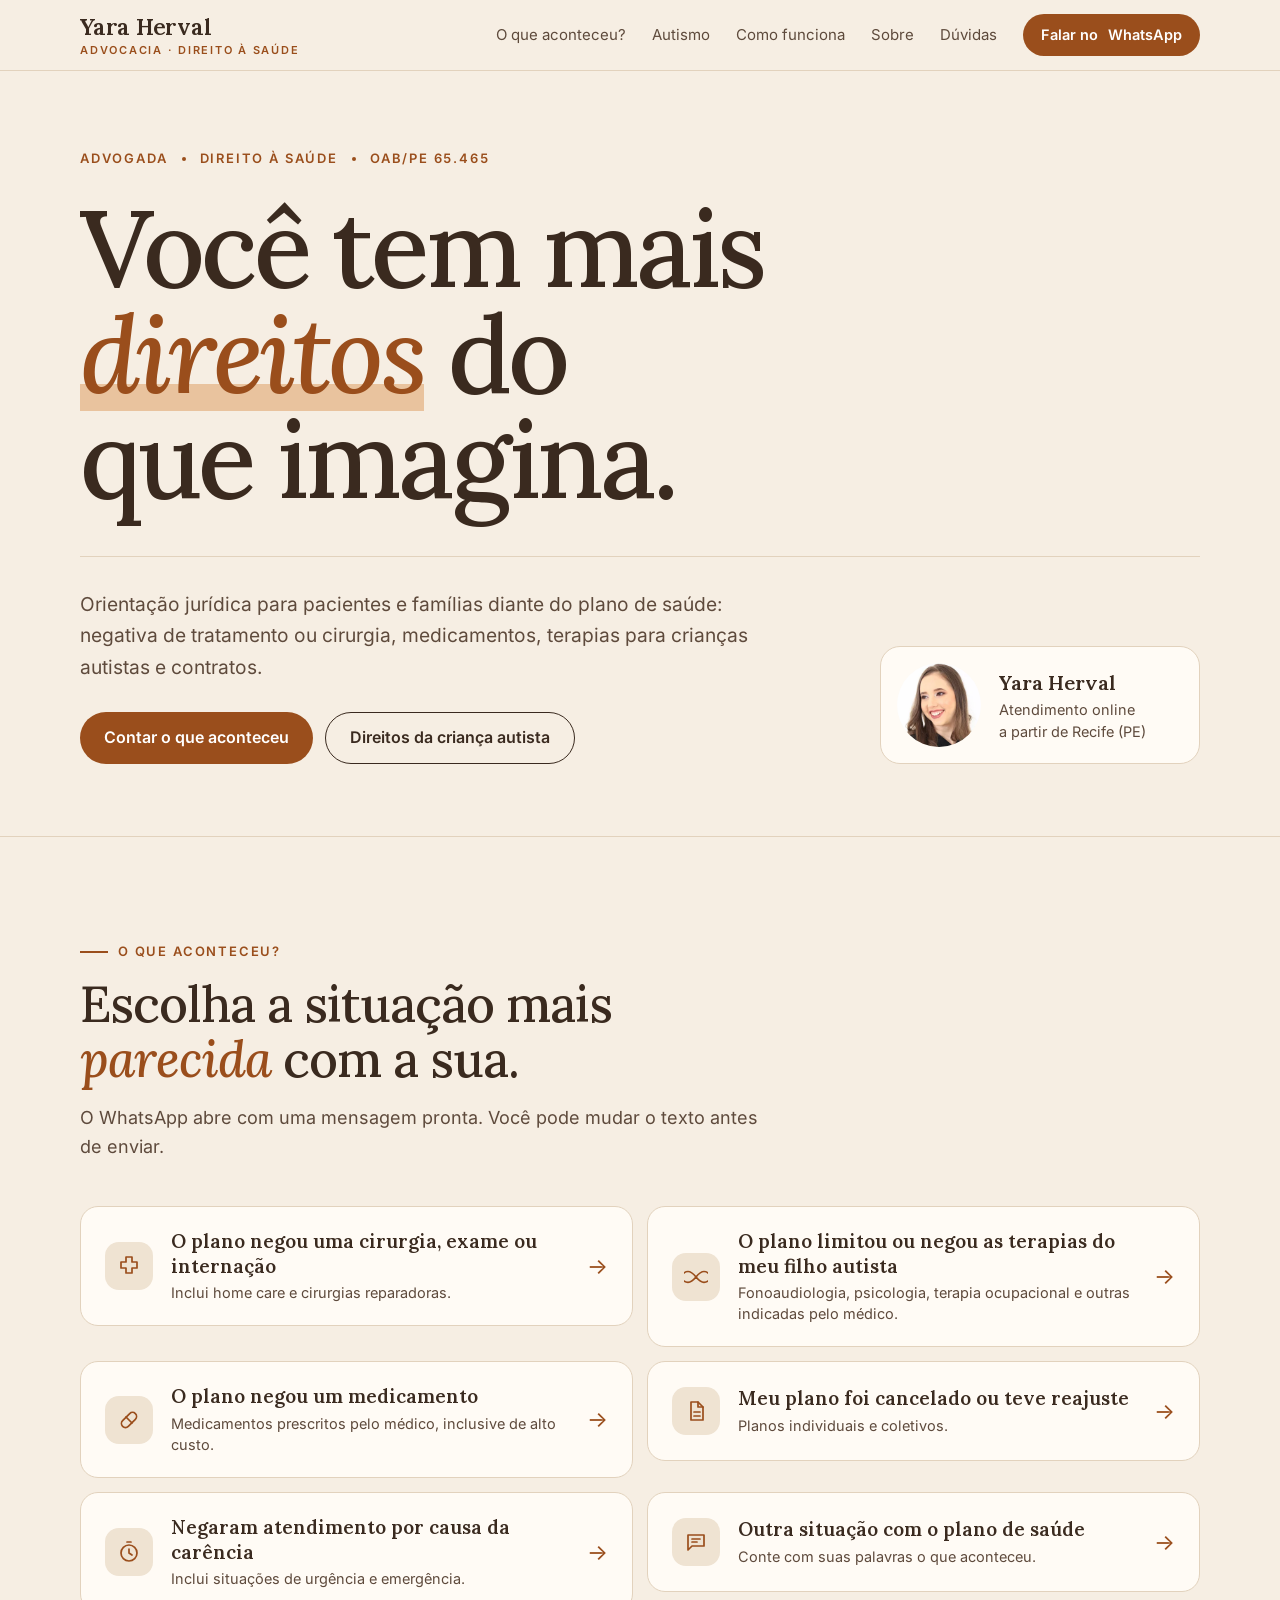
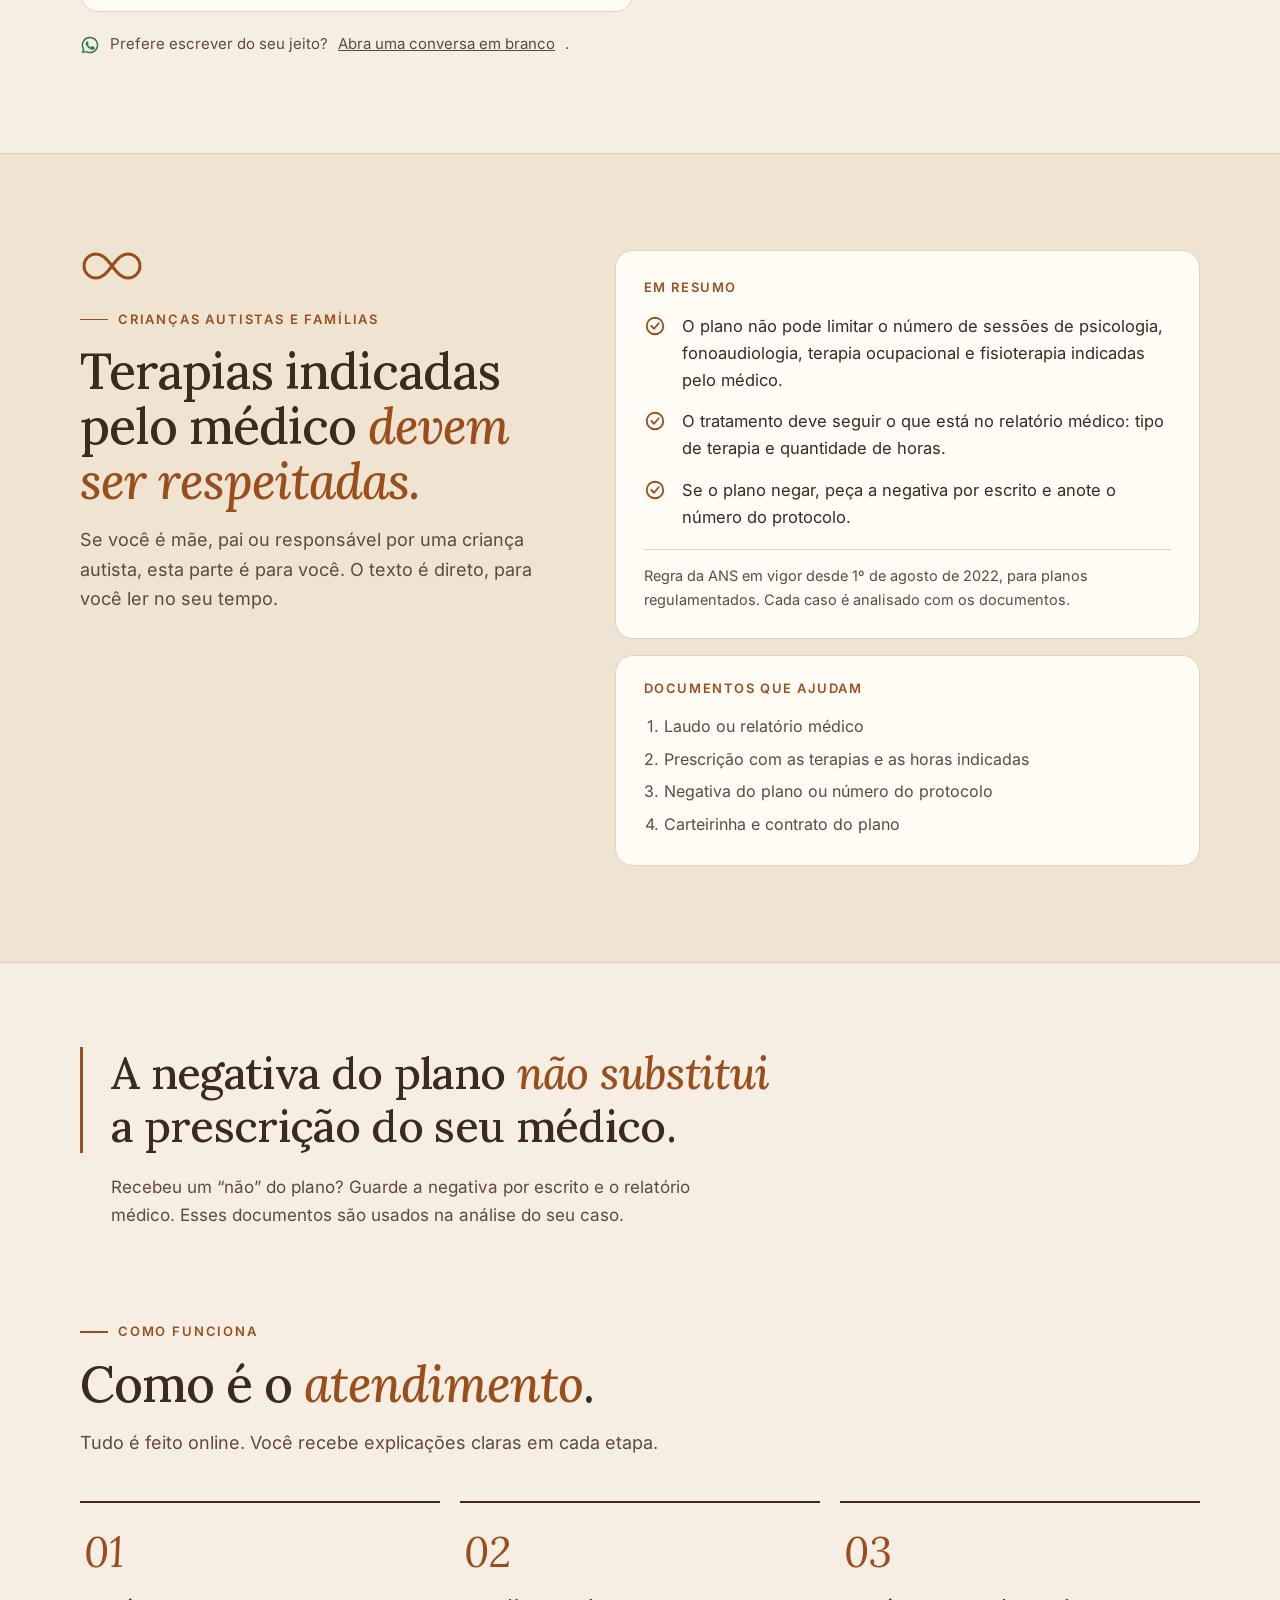
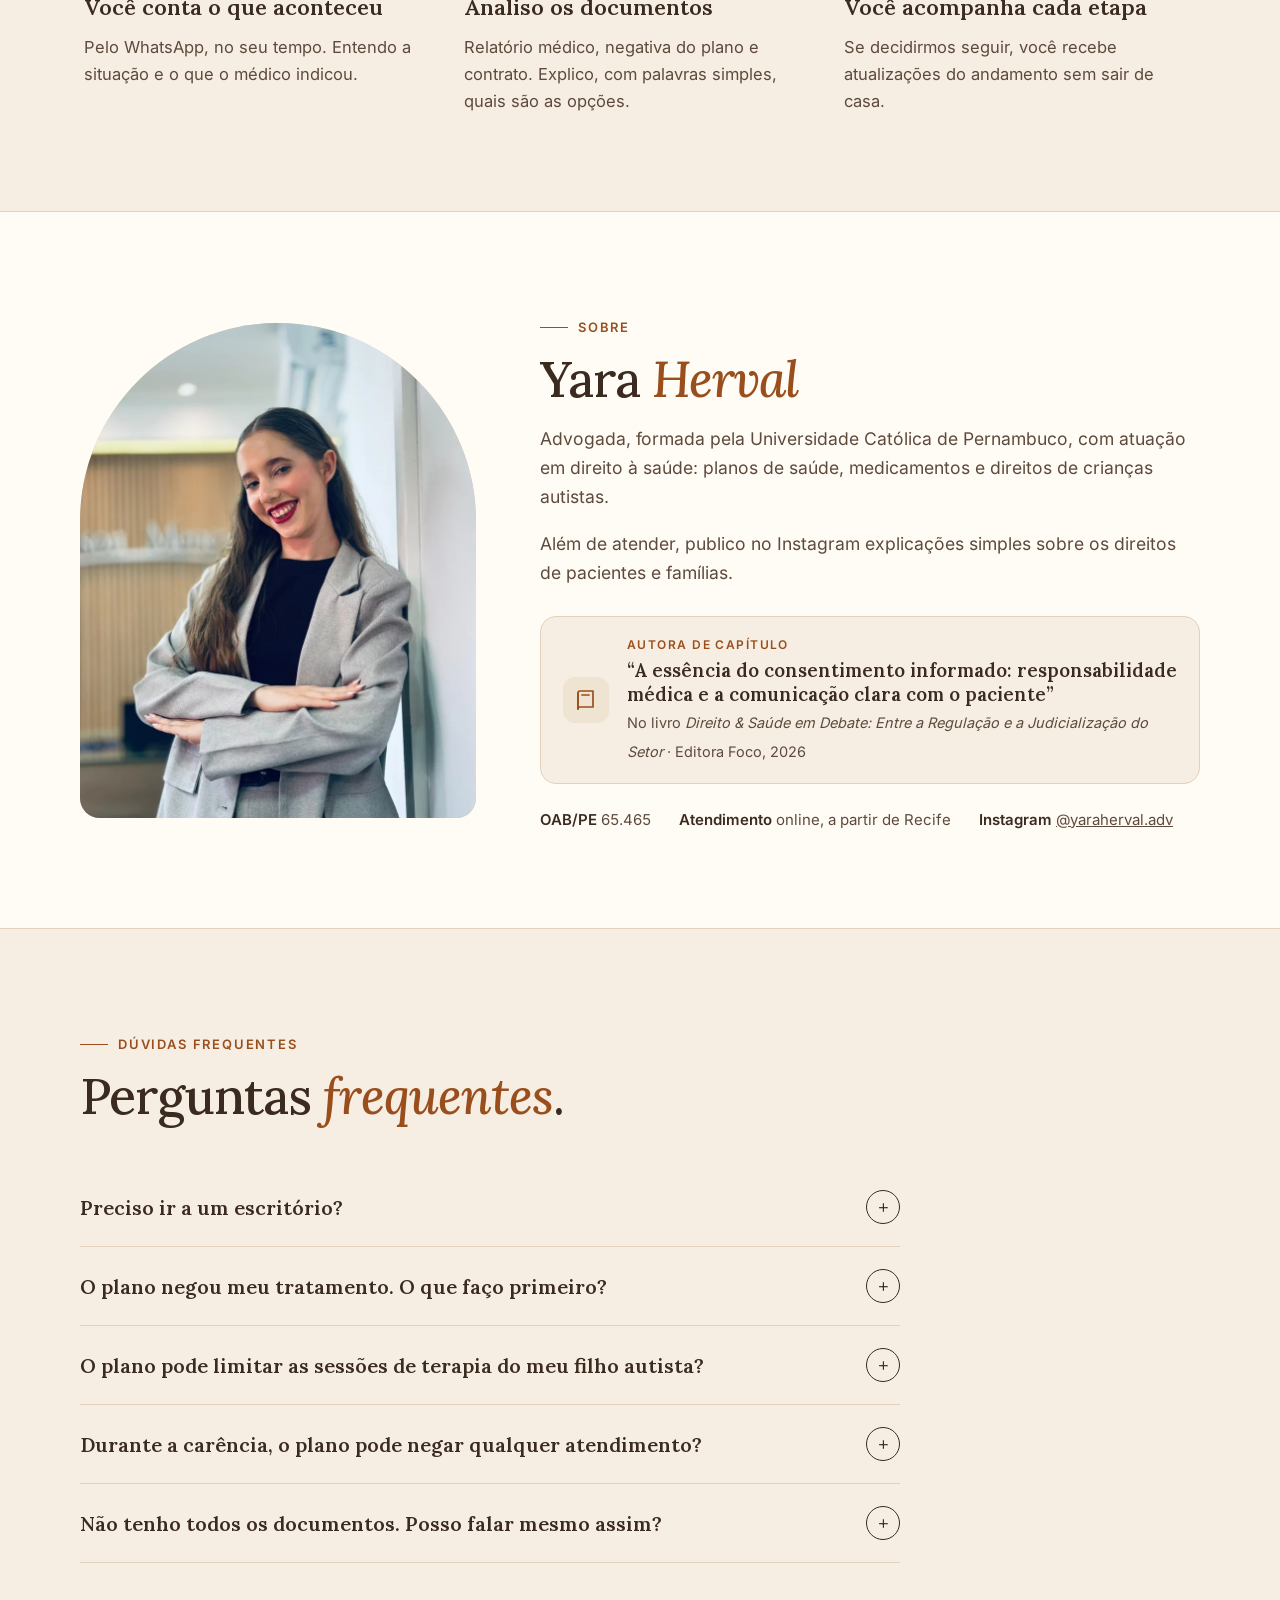
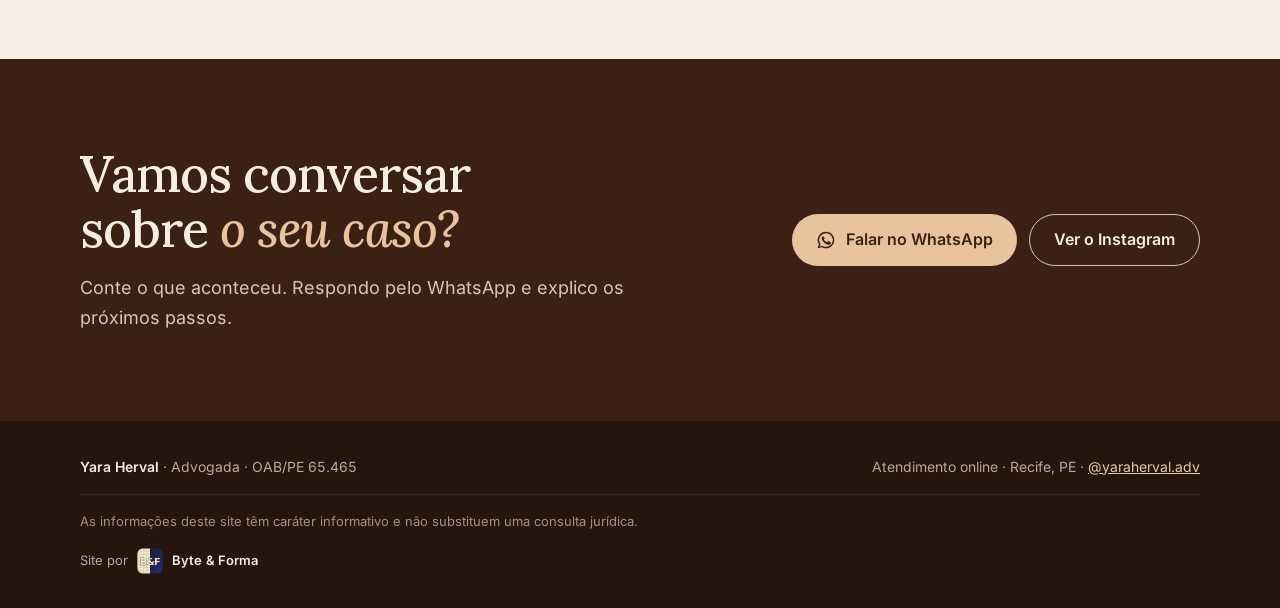
==== commit 40f74b2c: "Add files via upload" ====
--- a/index.html
+++ b/index.html
@@ -5,7 +5,8 @@
 <meta name="viewport" content="width=device-width, initial-scale=1, viewport-fit=cover">
 <title>Yara Herval · Advogada · Direito à Saúde · Recife</title>
 <meta name="description" content="Yara Herval, advogada (OAB/PE 65.465). Orientação para pacientes e famílias diante do plano de saúde: negativa de tratamento, medicamentos, terapias para crianças autistas e contratos. Atendimento online, a partir de Recife.">
-<link rel="canonical" href="https://yaraherval.adv.br/">
+<meta name="robots" content="noindex, nofollow">
+<link rel="canonical" href="https://joao-erick.github.io/yara-herval/">
 <meta name="theme-color" content="#F6EEE3">
 <link rel="icon" href="favicon.svg" type="image/svg+xml">
 <link rel="apple-touch-icon" href="apple-touch-icon.png">
@@ -13,13 +14,13 @@
 <meta property="og:locale" content="pt_BR">
 <meta property="og:title" content="Yara Herval · Advogada · Direito à Saúde">
 <meta property="og:description" content="Planos de saúde, medicamentos e terapias para crianças autistas. Atendimento online, a partir de Recife.">
-<meta property="og:url" content="https://yaraherval.adv.br/">
-<meta property="og:image" content="https://yaraherval.adv.br/compartilhar.png">
+<meta property="og:url" content="https://joao-erick.github.io/yara-herval/">
+<meta property="og:image" content="https://joao-erick.github.io/yara-herval/compartilhar.png">
 <meta property="og:image:width" content="1200"><meta property="og:image:height" content="630">
 <meta name="twitter:card" content="summary_large_image">
 <link rel="preload" href="fontes/lora.woff" as="font" type="font/woff" crossorigin>
 <script type="application/ld+json">
-{"@context":"https://schema.org","@type":"Attorney","name":"Yara Herval","alternateName":"Yara Marluce Aline do Herval Albuquerque","url":"https://yaraherval.adv.br/","description":"Advogada com atuação em direito à saúde: planos de saúde, medicamentos e direitos de crianças autistas.","areaServed":{"@type":"Country","name":"Brasil"},"address":{"@type":"PostalAddress","addressLocality":"Recife","addressRegion":"PE","addressCountry":"BR"},"identifier":{"@type":"PropertyValue","propertyID":"OAB/PE","value":"65.465"},"knowsAbout":["Direito à saúde","Planos de saúde","Direitos da criança autista","Medicamentos"],"sameAs":["https://www.instagram.com/yaraherval.adv/"]}
+{"@context":"https://schema.org","@type":"Attorney","name":"Yara Herval","alternateName":"Yara Marluce Aline do Herval Albuquerque","url":"https://joao-erick.github.io/yara-herval/","description":"Advogada com atuação em direito à saúde: planos de saúde, medicamentos e direitos de crianças autistas.","areaServed":{"@type":"Country","name":"Brasil"},"address":{"@type":"PostalAddress","addressLocality":"Recife","addressRegion":"PE","addressCountry":"BR"},"identifier":{"@type":"PropertyValue","propertyID":"OAB/PE","value":"65.465"},"knowsAbout":["Direito à saúde","Planos de saúde","Direitos da criança autista","Medicamentos"],"sameAs":["https://www.instagram.com/yaraherval.adv/"]}
 </script>
 <style>
 @font-face{font-family:"Lora";src:url(fontes/lora.woff) format("woff");font-weight:400 700;font-display:swap}
@@ -71,6 +72,7 @@
 .menu a:not(.btn):hover{color:var(--caramelo)}
 .topo .btn{min-height:42px;padding:0 18px;font-size:14.5px;white-space:nowrap}
 @media (max-width:940px){.menu a:not(.btn){display:none}}
+@media (max-width:560px){.so-largo{display:none}.marca span{letter-spacing:.08em;white-space:nowrap}}
 @media (max-width:400px){.marca b{font-size:20px}.marca span{font-size:10px;letter-spacing:.1em}.topo .btn{padding:0 14px}}
 
 /* Hero editorial: o título é a peça principal, como nos posts dela */
@@ -165,7 +167,7 @@
 .livro span{font-size:14.5px;color:var(--tinta-2)}
 .dados{display:flex;flex-wrap:wrap;gap:10px 28px;margin-top:24px;font-size:15px;color:var(--tinta-2)}
 .dados b{color:var(--tinta);font-weight:600}
-@media (max-width:860px){.sobre .wrap{grid-template-columns:1fr;gap:36px}.sobre .foto{max-width:300px}}
+@media (max-width:860px){.sobre .wrap{grid-template-columns:1fr;gap:36px}.sobre .foto{max-width:300px;width:100%;margin-inline:auto}}
 
 /* Perguntas */
 .faq{max-width:820px}
@@ -202,6 +204,8 @@
 .flutua{position:fixed;right:max(16px,env(safe-area-inset-right,0px));bottom:calc(16px + env(safe-area-inset-bottom,0px));z-index:30;width:58px;height:58px;border-radius:50%;background:var(--caramelo);color:#fff;display:none;align-items:center;justify-content:center;box-shadow:0 12px 28px -8px rgba(58,33,20,.55)}
 .flutua svg{width:28px;height:28px}
 @media (max-width:760px){.flutua{display:flex}}
+.js-flutua .flutua{opacity:0;pointer-events:none;transform:translateY(12px);transition:opacity var(--mov),transform var(--mov)}
+.js-flutua .flutua.ver{opacity:1;pointer-events:auto;transform:none}
 
 </style>
 </head>
@@ -217,7 +221,7 @@
       <a href="#como-funciona">Como funciona</a>
       <a href="#sobre">Sobre</a>
       <a href="#duvidas">Dúvidas</a>
-      <a class="btn btn-pri" href="https://wa.me/55XXXXXXXXXXX?text=Ol%C3%A1%2C%20Yara%21%20Vim%20pelo%20site%20e%20gostaria%20de%20uma%20orienta%C3%A7%C3%A3o." target="_blank" rel="noopener">Falar no WhatsApp</a>
+      <a class="btn btn-pri" href="https://wa.me/55XXXXXXXXXXX?text=Ol%C3%A1%2C%20Yara%21%20Vim%20pelo%20site%20e%20gostaria%20de%20uma%20orienta%C3%A7%C3%A3o." target="_blank" rel="noopener"><span class="so-largo">Falar no </span>WhatsApp</a>
     </nav>
   </div>
 </header>
@@ -398,5 +402,11 @@
 
 <a class="flutua" href="https://wa.me/55XXXXXXXXXXX?text=Ol%C3%A1%2C%20Yara%21%20Vim%20pelo%20site%20e%20gostaria%20de%20uma%20orienta%C3%A7%C3%A3o." target="_blank" rel="noopener" aria-label="Falar no WhatsApp"><svg viewBox="0 0 24 24" fill="currentColor" aria-hidden="true"><path d="M12 2a10 10 0 0 0-8.6 15.1L2 22l5-1.3A10 10 0 1 0 12 2Zm0 18.2a8.2 8.2 0 0 1-4.2-1.1l-.3-.2-3 .8.8-2.9-.2-.3A8.2 8.2 0 1 1 12 20.2Zm4.5-6.1c-.2-.1-1.5-.7-1.7-.8s-.4-.1-.6.1-.7.8-.8 1-.3.2-.5.1a6.7 6.7 0 0 1-3.3-2.9c-.2-.4.2-.4.7-1.3.1-.2 0-.3 0-.4l-.8-1.8c-.2-.5-.4-.4-.6-.4h-.5a1 1 0 0 0-.7.3 3 3 0 0 0-.9 2.2 5.2 5.2 0 0 0 1.1 2.8 11.9 11.9 0 0 0 4.6 4c1.7.7 2.4.8 3.2.7a2.8 2.8 0 0 0 1.8-1.3 2.3 2.3 0 0 0 .2-1.3c-.1-.1-.3-.2-.5-.3Z"/></svg></a>
 
+<script>
+(function(){var b=document.querySelector('.flutua'),h=document.querySelector('.hero');if(!b||!h)return;
+document.documentElement.classList.add('js-flutua');
+function f(){b.classList.toggle('ver',h.getBoundingClientRect().bottom<80)}
+addEventListener('scroll',f,{passive:true});f();})();
+</script>
 </body>
 </html>
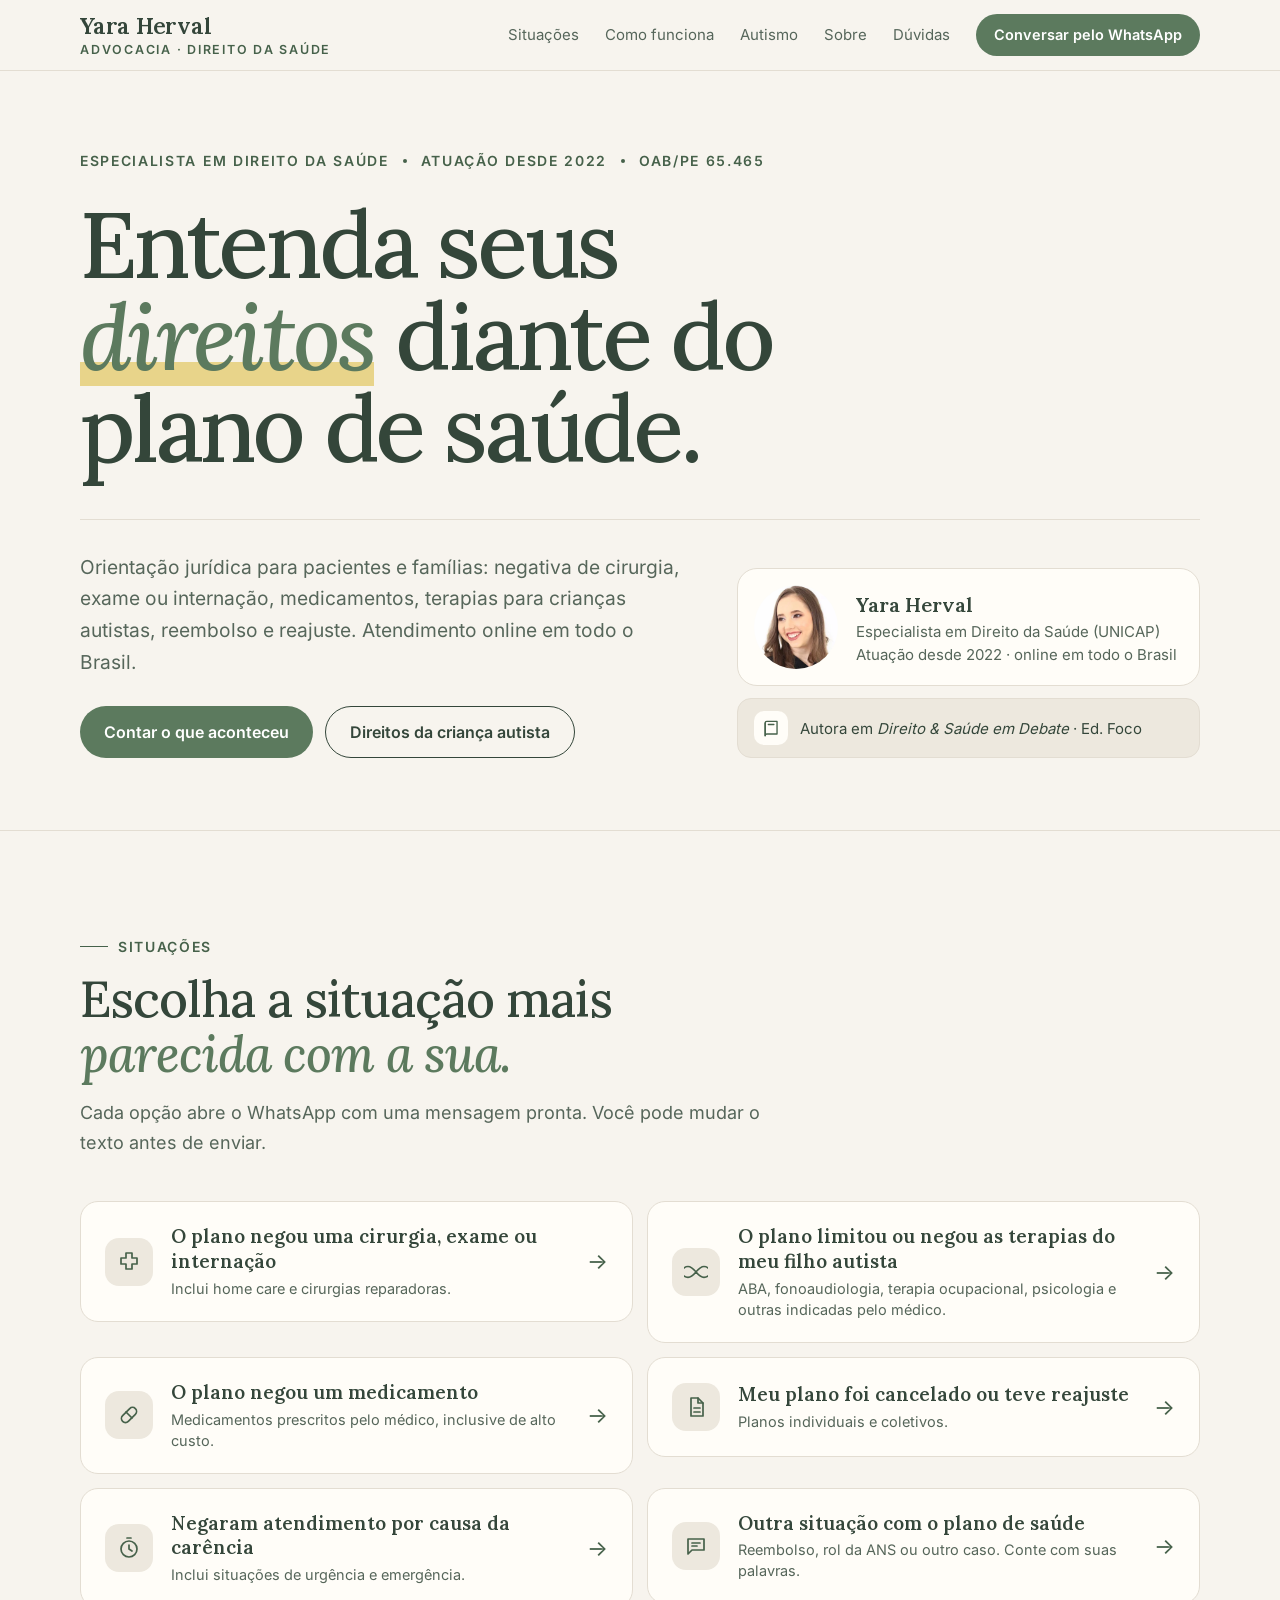
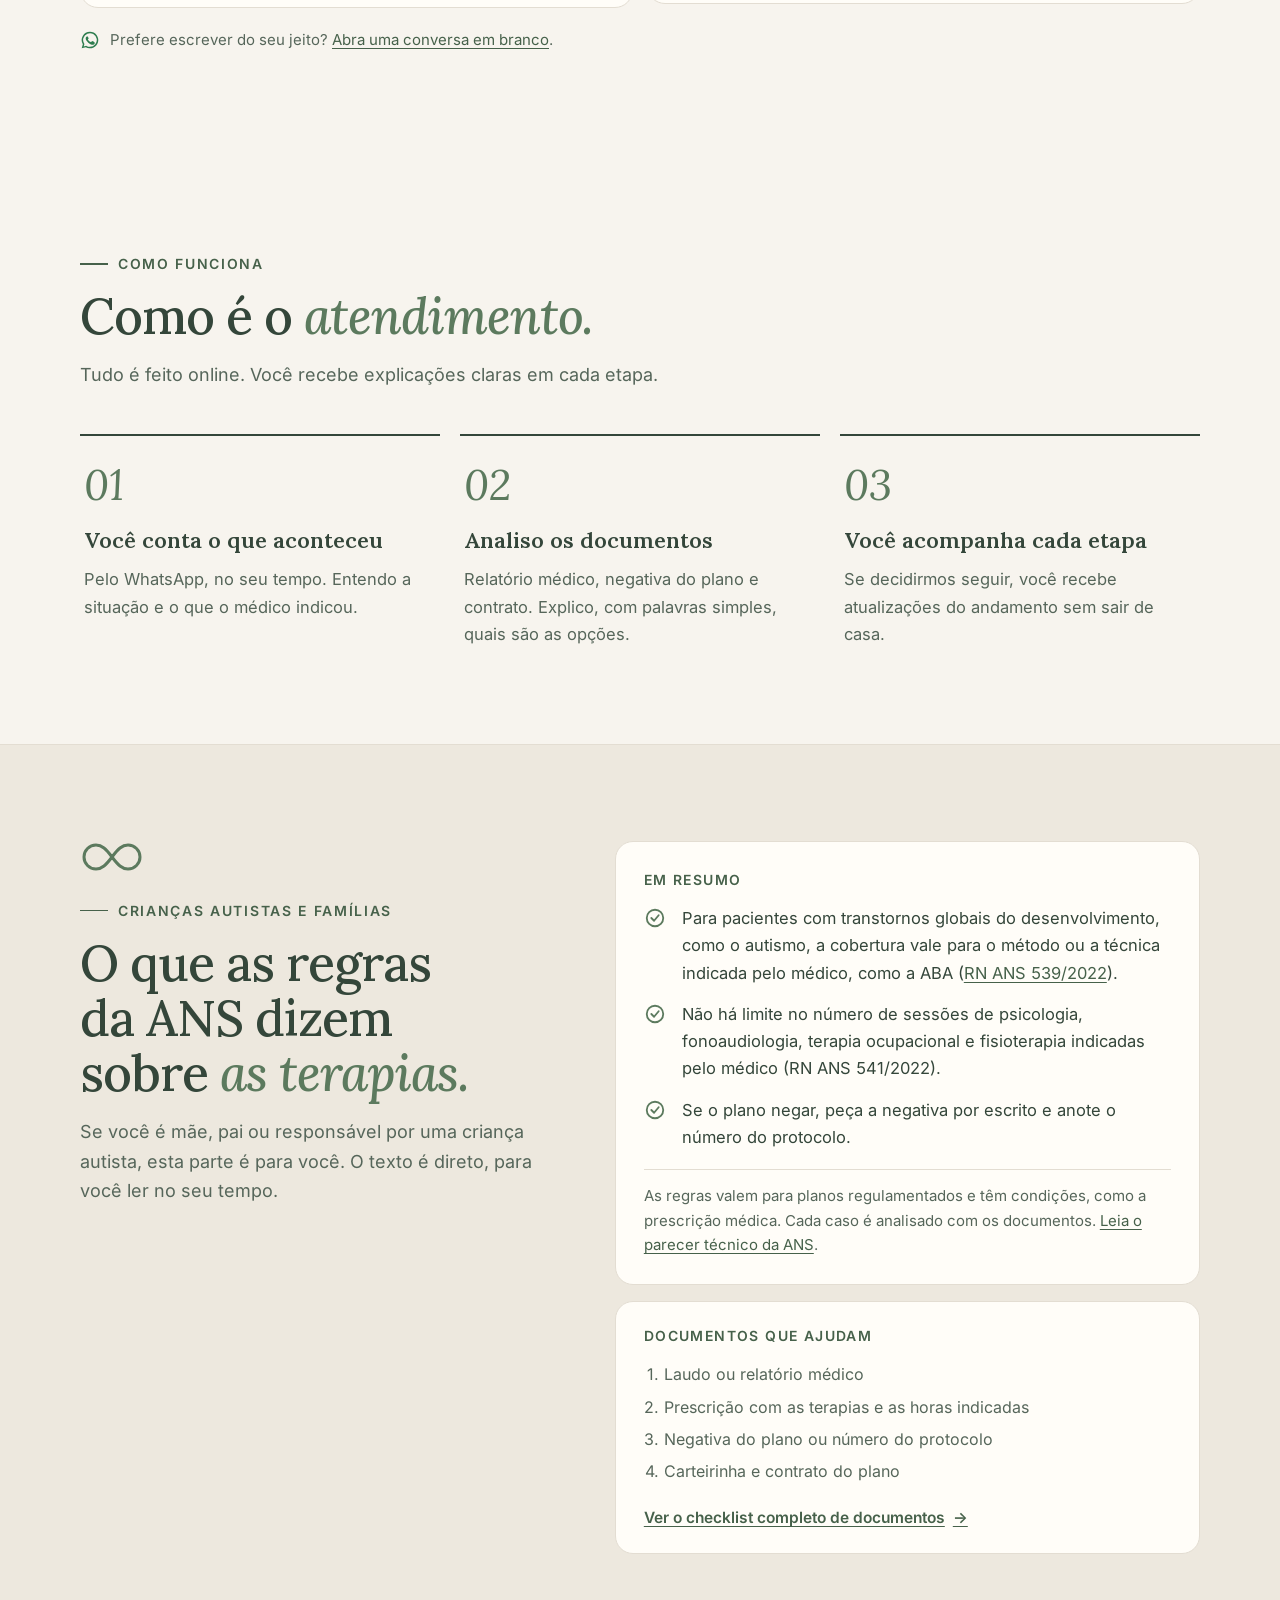
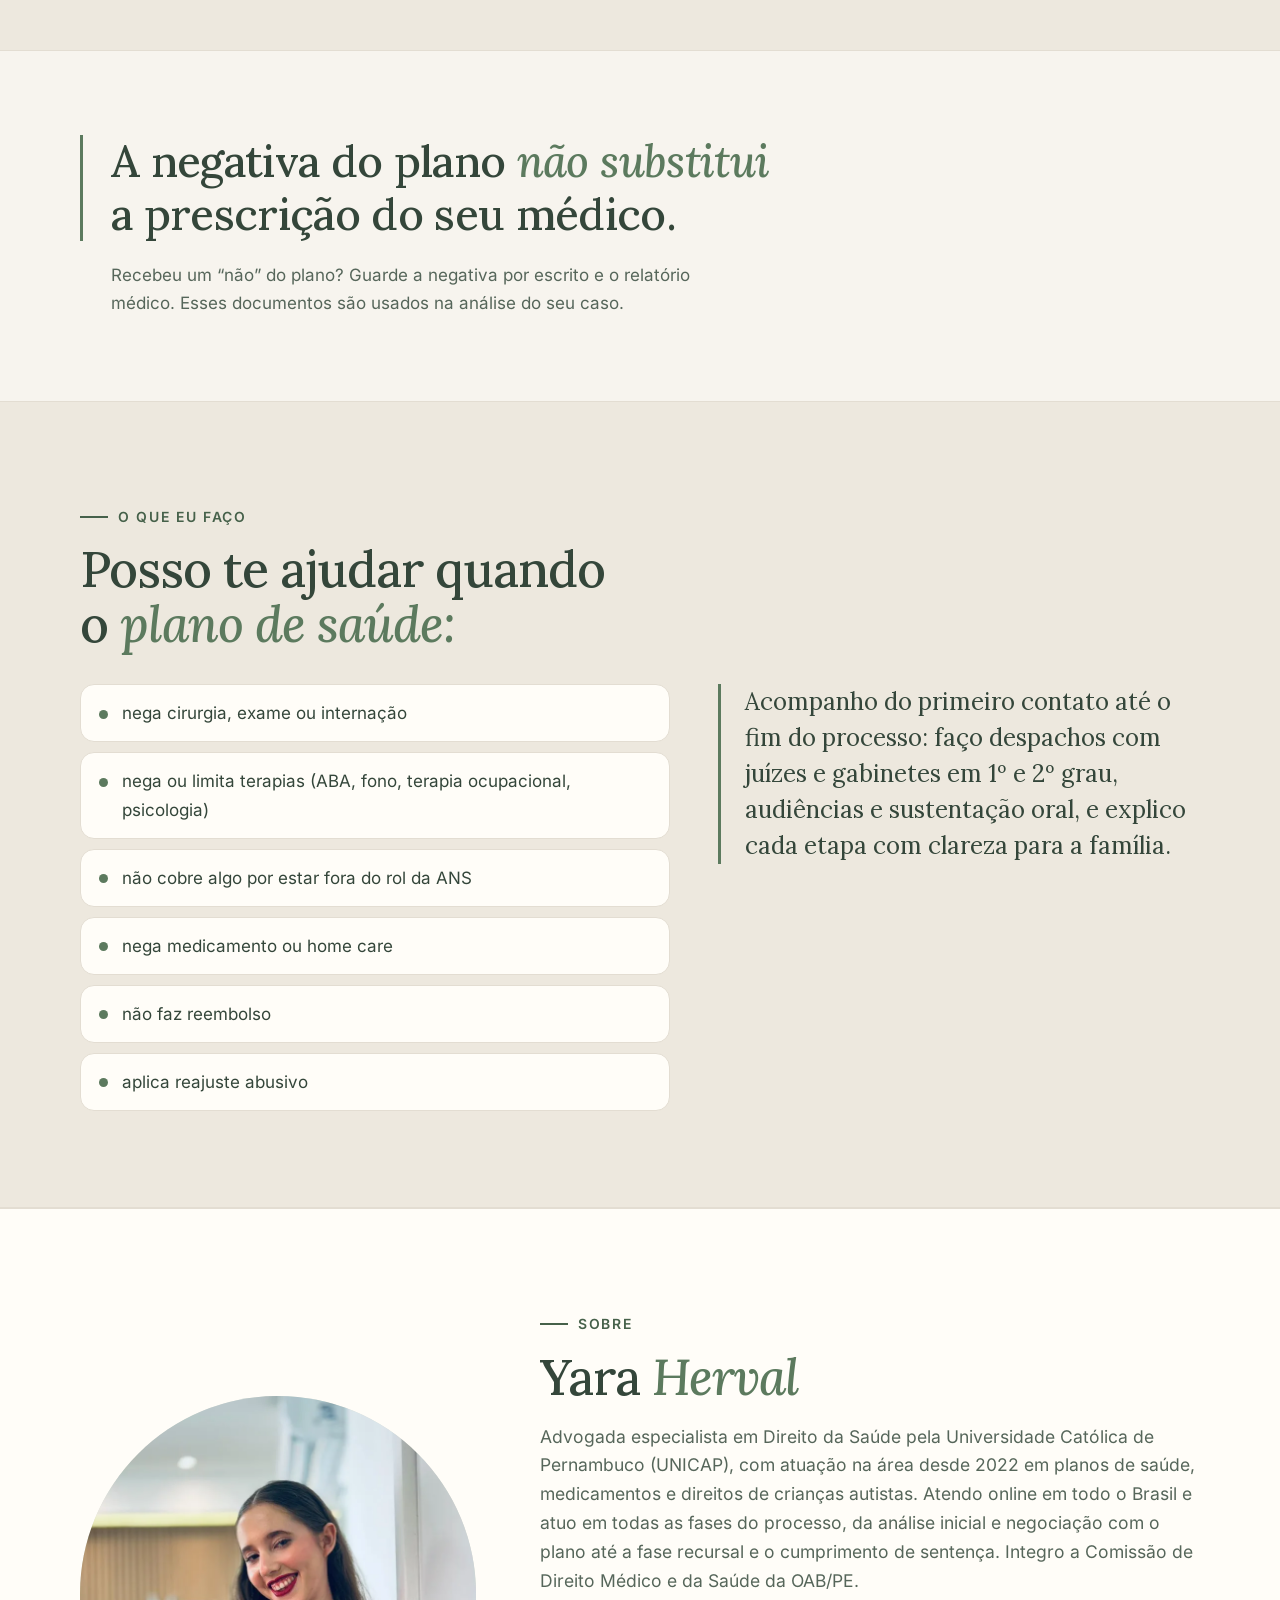
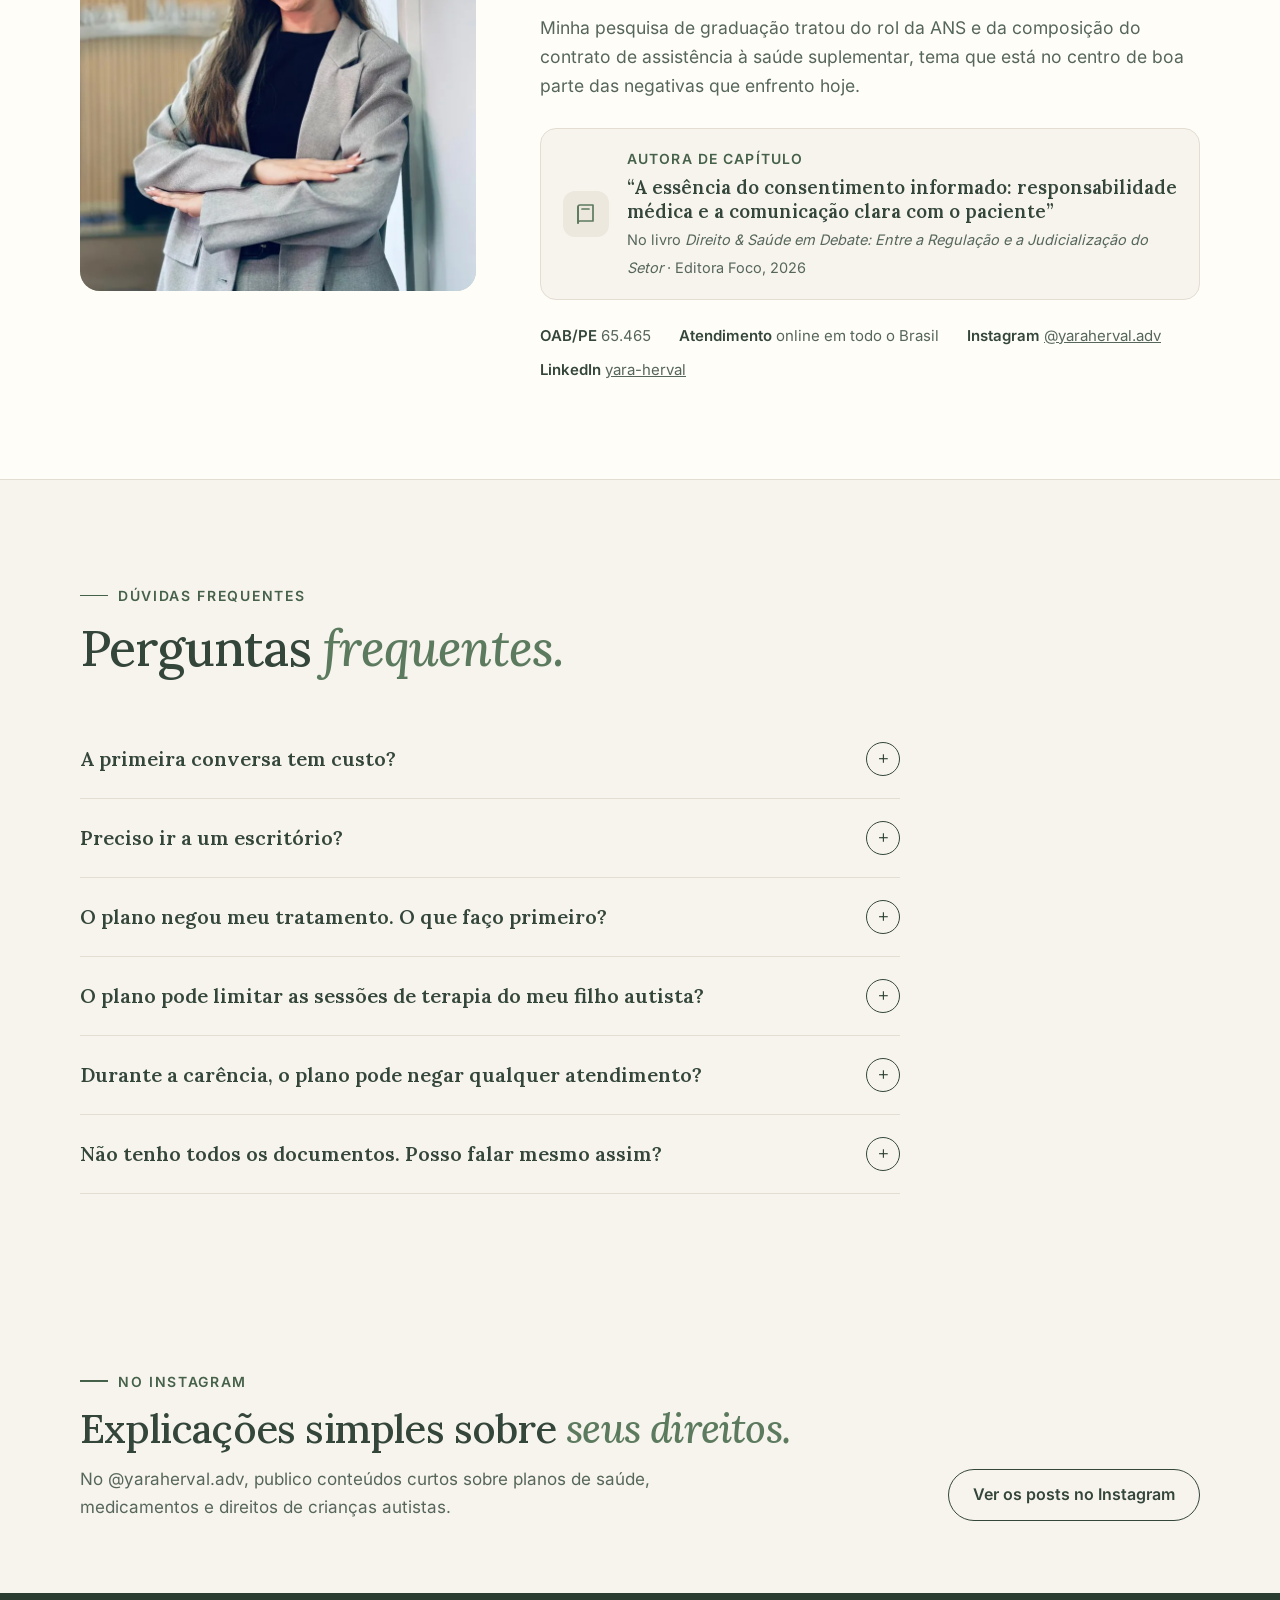
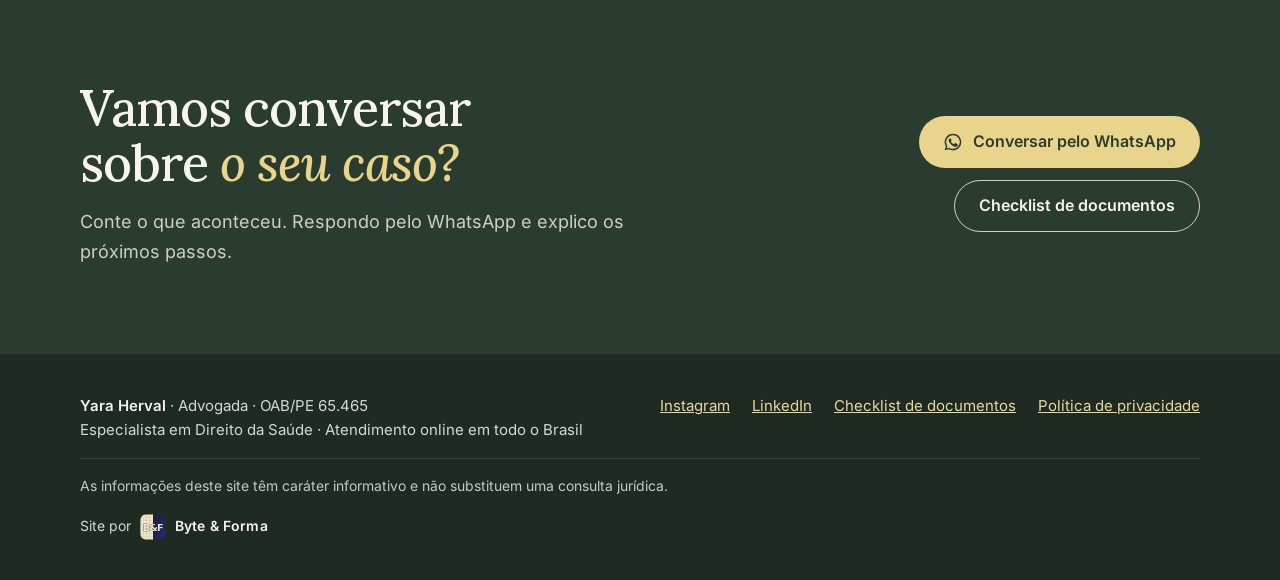
==== commit fbef3af7: "Versão 7: ajustes da Yara" ====
--- a/index.html
+++ b/index.html
@@ -3,24 +3,24 @@
 <head>
 <meta charset="utf-8">
 <meta name="viewport" content="width=device-width, initial-scale=1, viewport-fit=cover">
-<title>Yara Herval · Advogada · Direito à Saúde · Recife</title>
-<meta name="description" content="Yara Herval, advogada (OAB/PE 65.465). Orientação para pacientes e famílias diante do plano de saúde: negativa de tratamento, medicamentos, terapias para crianças autistas e contratos. Atendimento online, a partir de Recife.">
+<title>Yara Herval · Advogada · Direito da Saúde</title>
+<meta name="description" content="Yara Herval, advogada especialista em Direito da Saúde (OAB/PE 65.465). Entenda seus direitos diante do plano de saúde: negativa de tratamento, medicamentos, terapias para crianças autistas, reembolso e reajuste. Atendimento online em todo o Brasil.">
 <meta name="robots" content="noindex, nofollow">
 <link rel="canonical" href="https://joao-erick.github.io/yara-herval/">
-<meta name="theme-color" content="#F6EEE3">
+<meta name="theme-color" content="#F7F4EE">
 <link rel="icon" href="favicon.svg" type="image/svg+xml">
 <link rel="apple-touch-icon" href="apple-touch-icon.png">
 <meta property="og:type" content="website">
 <meta property="og:locale" content="pt_BR">
-<meta property="og:title" content="Yara Herval · Advogada · Direito à Saúde">
-<meta property="og:description" content="Planos de saúde, medicamentos e terapias para crianças autistas. Atendimento online, a partir de Recife.">
+<meta property="og:title" content="Yara Herval · Advogada · Direito da Saúde">
+<meta property="og:description" content="Entenda seus direitos diante do plano de saúde. Atendimento online em todo o Brasil.">
 <meta property="og:url" content="https://joao-erick.github.io/yara-herval/">
-<meta property="og:image" content="https://joao-erick.github.io/yara-herval/compartilhar.png">
+<meta property="og:image" content="https://joao-erick.github.io/yara-herval/compartilhar.jpg">
 <meta property="og:image:width" content="1200"><meta property="og:image:height" content="630">
 <meta name="twitter:card" content="summary_large_image">
 <link rel="preload" href="fontes/lora.woff" as="font" type="font/woff" crossorigin>
 <script type="application/ld+json">
-{"@context":"https://schema.org","@type":"Attorney","name":"Yara Herval","alternateName":"Yara Marluce Aline do Herval Albuquerque","url":"https://joao-erick.github.io/yara-herval/","description":"Advogada com atuação em direito à saúde: planos de saúde, medicamentos e direitos de crianças autistas.","areaServed":{"@type":"Country","name":"Brasil"},"address":{"@type":"PostalAddress","addressLocality":"Recife","addressRegion":"PE","addressCountry":"BR"},"identifier":{"@type":"PropertyValue","propertyID":"OAB/PE","value":"65.465"},"knowsAbout":["Direito à saúde","Planos de saúde","Direitos da criança autista","Medicamentos"],"sameAs":["https://www.instagram.com/yaraherval.adv/"]}
+{"@context": "https://schema.org", "@type": "Attorney", "name": "Yara Herval", "alternateName": "Yara Marluce Aline do Herval Albuquerque", "url": "https://joao-erick.github.io/yara-herval/", "image": "https://joao-erick.github.io/yara-herval/yara-herval.jpg", "telephone": "+55-81-99717-1678", "description": "Advogada especialista em Direito da Saúde: planos de saúde, medicamentos e direitos de crianças autistas. Atendimento online em todo o Brasil.", "areaServed": [{"@type": "City", "name": "Recife"}, {"@type": "State", "name": "Pernambuco"}, {"@type": "Country", "name": "Brasil"}], "address": {"@type": "PostalAddress", "addressLocality": "Recife", "addressRegion": "PE", "addressCountry": "BR"}, "identifier": {"@type": "PropertyValue", "propertyID": "OAB/PE", "value": "65.465"}, "knowsAbout": ["Direito da Saúde", "Planos de saúde", "Direitos da criança autista", "Medicamentos", "Rol da ANS"], "sameAs": ["https://www.instagram.com/yaraherval.adv/", "https://www.linkedin.com/in/yara-herval"]}
 </script>
 <style>
 @font-face{font-family:"Lora";src:url(fontes/lora.woff) format("woff");font-weight:400 700;font-display:swap}
@@ -28,12 +28,13 @@
 @font-face{font-family:"Inter";src:url(fontes/inter-400.woff) format("woff");font-weight:400;font-display:swap}
 @font-face{font-family:"Inter";src:url(fontes/inter-600.woff) format("woff");font-weight:600;font-display:swap}
 
-/* Identidade: caramelo e creme do Linktree; títulos editoriais em serifa, como nos posts.
+/* Identidade: verde sálvia, creme e dourado claro; títulos editoriais em serifa, como nos posts.
    Público inclui famílias de crianças autistas: cores suaves, pouco movimento, texto literal, layout previsível. */
 :root{
-  --creme:#F6EEE3; --creme-2:#EFE3D2; --papel:#FFFBF5;
-  --tinta:#3A2A1F; --tinta-2:#5E4A3C; --linha:#E2D2BD;
-  --caramelo:#9A4E1C; --caramelo-esc:#7A3C14; --marrom:#3A2114; --marca:#E9C39E;
+  --creme:#F7F4EE; --creme-2:#EDE8DE; --papel:#FFFDF8;
+  --tinta:#34463A; --tinta-2:#56665A; --linha:#E3DDD2;
+  --caramelo:#5C7A5E; --caramelo-esc:#46614A; --marrom:#2A3B30; --marca:#E8D48A;
+  --rodape:#1E2A22;
   --serif:"Lora",Georgia,"Times New Roman",serif;
   --sans:"Inter",system-ui,-apple-system,"Segoe UI",Roboto,sans-serif;
   --larg:1160px; --mov:.35s;
@@ -61,34 +62,34 @@
 .btn-sec:hover{background:var(--tinta);color:var(--creme)}
 
 /* Cabeçalho */
-.topo{position:sticky;top:env(safe-area-inset-top,0px);z-index:20;background:rgba(246,238,227,.94);backdrop-filter:blur(10px);-webkit-backdrop-filter:blur(10px);border-bottom:1px solid var(--linha)}
+.topo{position:sticky;top:env(safe-area-inset-top,0px);z-index:20;background:rgba(247,244,238,.94);backdrop-filter:blur(10px);-webkit-backdrop-filter:blur(10px);border-bottom:1px solid var(--linha)}
 body::before{content:"";position:fixed;inset:0 0 auto;height:env(safe-area-inset-top,0px);z-index:21;background:var(--creme)}
 .topo .wrap{display:flex;align-items:center;justify-content:space-between;gap:16px;min-height:70px}
 .marca{text-decoration:none;display:flex;flex-direction:column;line-height:1.1}
 .marca b{font-family:var(--serif);font-weight:600;font-size:23px;letter-spacing:-.01em}
-.marca span{font-size:11px;letter-spacing:.16em;text-transform:uppercase;color:var(--caramelo);margin-top:4px;font-weight:600}
+.marca span{font-size:12.5px;letter-spacing:.14em;text-transform:uppercase;color:var(--caramelo-esc);margin-top:4px;font-weight:600}
 .menu{display:flex;gap:26px;align-items:center}
 .menu a:not(.btn){text-decoration:none;font-size:15px;color:var(--tinta-2)}
 .menu a:not(.btn):hover{color:var(--caramelo)}
-.topo .btn{min-height:42px;padding:0 18px;font-size:14.5px;white-space:nowrap}
+.topo .btn{min-height:42px;padding:0 18px;font-size:14.5px;white-space:nowrap;gap:0}
 @media (max-width:940px){.menu a:not(.btn){display:none}}
 @media (max-width:560px){.so-largo{display:none}.marca span{letter-spacing:.08em;white-space:nowrap}}
 @media (max-width:400px){.marca b{font-size:20px}.marca span{font-size:10px;letter-spacing:.1em}.topo .btn{padding:0 14px}}
 
 /* Hero editorial: o título é a peça principal, como nos posts dela */
 .hero{padding:64px 0 72px;border-bottom:1px solid var(--linha)}
-.rotulo{display:flex;flex-wrap:wrap;align-items:center;gap:8px 14px;font-size:13px;letter-spacing:.14em;text-transform:uppercase;font-weight:600;color:var(--caramelo)}
+.rotulo{display:flex;flex-wrap:wrap;align-items:center;gap:8px 14px;font-size:14px;letter-spacing:.12em;text-transform:uppercase;font-weight:600;color:var(--caramelo-esc)}
 .rotulo i{width:4px;height:4px;border-radius:50%;background:currentColor;font-style:normal}
-.hero h1{font-family:var(--serif);font-weight:500;font-size:clamp(46px,8.4vw,112px);line-height:.98;letter-spacing:-.035em;margin:26px 0 0;max-width:12ch;text-wrap:balance}
+.hero h1{font-family:var(--serif);font-weight:500;font-size:clamp(42px,7.2vw,96px);line-height:1;letter-spacing:-.035em;margin:26px 0 0;max-width:14ch;text-wrap:balance}
 .hero h1 em{font-style:italic;color:var(--caramelo);background:linear-gradient(transparent 72%,var(--marca) 72%,var(--marca) 92%,transparent 92%)}
 .hero-base{display:grid;grid-template-columns:1fr auto;gap:48px;align-items:end;margin-top:44px;padding-top:32px;border-top:1px solid var(--linha)}
 .lead{font-size:clamp(17px,1.5vw,19.5px);color:var(--tinta-2);max-width:36em;margin:0}
 .acoes{display:flex;flex-wrap:wrap;gap:12px;margin-top:28px}
 .perfil{display:grid;grid-template-columns:auto 1fr;gap:18px;align-items:center;background:var(--papel);border:1px solid var(--linha);border-radius:20px;padding:16px 22px 16px 16px;min-width:320px}
 .avatar img{width:100%;height:100%;object-fit:cover}
-.avatar{width:84px;height:84px;border-radius:50%;background:linear-gradient(160deg,#E6D2BA,#D4B694);display:flex;align-items:center;justify-content:center;font-family:var(--serif);font-style:italic;font-size:30px;color:var(--marrom);overflow:hidden}
+.avatar{width:84px;height:84px;border-radius:50%;background:linear-gradient(160deg,#E2E6DC,#C9D3C4);display:flex;align-items:center;justify-content:center;font-family:var(--serif);font-style:italic;font-size:30px;color:var(--marrom);overflow:hidden}
 .perfil b{display:block;font-family:var(--serif);font-size:20px;font-weight:600}
-.perfil span{display:block;font-size:14.5px;color:var(--tinta-2);line-height:1.5}
+.perfil span{display:block;font-size:15px;color:var(--tinta-2);line-height:1.5}
 @media (max-width:860px){
   .hero{padding:40px 0 52px}
   .hero-base{grid-template-columns:1fr;gap:28px;margin-top:30px;padding-top:26px}
@@ -99,7 +100,7 @@
 /* Cabeçalho de seção */
 .sec{padding:96px 0}
 .cab{max-width:680px;margin-bottom:44px}
-.selo{display:inline-flex;align-items:center;gap:10px;font-size:13px;letter-spacing:.14em;text-transform:uppercase;font-weight:600;color:var(--caramelo);margin-bottom:14px}
+.selo{display:inline-flex;align-items:center;gap:10px;font-size:14px;letter-spacing:.12em;text-transform:uppercase;font-weight:600;color:var(--caramelo-esc);margin-bottom:14px}
 .selo:before{content:"";width:28px;height:1.5px;background:currentColor}
 h2{font-family:var(--serif);font-weight:500;font-size:clamp(32px,4vw,50px);line-height:1.1;letter-spacing:-.02em;margin:0;text-wrap:balance}
 h2 em{font-style:italic;color:var(--caramelo)}
@@ -110,11 +111,11 @@
 .sits{list-style:none;margin:0;padding:0;display:grid;grid-template-columns:repeat(2,1fr);gap:14px}
 .sit{display:grid;grid-template-columns:auto 1fr auto;gap:18px;align-items:center;text-decoration:none;background:var(--papel);border:1px solid var(--linha);border-radius:18px;padding:22px 24px;min-height:100px;transition:border-color var(--mov),background var(--mov)}
 .sit:hover{border-color:var(--caramelo);background:#fff}
-.sit-ic{width:48px;height:48px;border-radius:14px;background:var(--creme-2);color:var(--caramelo);display:flex;align-items:center;justify-content:center}
+.sit-ic{width:48px;height:48px;border-radius:14px;background:var(--creme-2);color:var(--caramelo-esc);display:flex;align-items:center;justify-content:center}
 .sit-ic svg{width:24px;height:24px}
 .sit-tx b{display:block;font-family:var(--serif);font-size:19px;font-weight:600;line-height:1.3}
 .sit-tx small{display:block;font-size:14.5px;color:var(--tinta-2);margin-top:4px;line-height:1.45}
-.sit-go{font-size:22px;color:var(--caramelo);transition:transform var(--mov)}
+.sit-go{font-size:22px;color:var(--caramelo-esc);transition:transform var(--mov)}
 .sit:hover .sit-go{transform:translateX(4px)}
 .dica{display:flex;gap:10px;align-items:center;margin:20px 0 0;font-size:15px;color:var(--tinta-2)}
 .dica svg{width:20px;height:20px;color:#2E7D4F;flex:none}
@@ -126,11 +127,11 @@
 .tea .cab{margin-bottom:0}
 .infinito{display:block;width:64px;height:32px;color:var(--caramelo);margin-bottom:18px}
 .resumo{background:var(--papel);border:1px solid var(--linha);border-radius:18px;padding:26px 28px}
-.resumo h3,.docs h3{font-size:13px;letter-spacing:.12em;text-transform:uppercase;color:var(--caramelo);margin:0 0 14px;font-weight:600}
+.resumo h3,.docs h3{font-size:14px;letter-spacing:.1em;text-transform:uppercase;color:var(--caramelo-esc);margin:0 0 14px;font-weight:600}
 .resumo ul{margin:0;padding:0;list-style:none;display:grid;gap:14px}
 .resumo li{display:grid;grid-template-columns:26px 1fr;gap:12px;font-size:16.5px}
 .resumo li svg{width:22px;height:22px;color:var(--caramelo);margin-top:2px}
-.resumo .obs{margin:18px 0 0;font-size:14.5px;color:var(--tinta-2);border-top:1px solid var(--linha);padding-top:14px}
+.resumo .obs{margin:18px 0 0;font-size:15px;color:var(--tinta-2);border-top:1px solid var(--linha);padding-top:14px}
 .docs{margin-top:16px;background:var(--papel);border:1px solid var(--linha);border-radius:18px;padding:22px 28px}
 .docs ol{margin:0;padding-left:20px;color:var(--tinta-2);font-size:16px}
 .docs li{margin-bottom:6px}
@@ -153,7 +154,7 @@
 /* Sobre */
 .sobre{background:var(--papel);border-top:1px solid var(--linha);border-bottom:1px solid var(--linha)}
 .sobre .wrap{display:grid;grid-template-columns:.75fr 1.25fr;gap:64px;align-items:center}
-.foto{position:relative;aspect-ratio:4/5;border-radius:200px 200px 20px 20px;overflow:hidden;background:linear-gradient(160deg,#EAD8C2,#D8BC9B)}
+.foto{position:relative;aspect-ratio:4/5;border-radius:200px 200px 20px 20px;overflow:hidden;background:linear-gradient(160deg,#E2E6DC,#C9D3C4)}
 .foto img{width:100%;height:100%;object-fit:cover;object-position:50% 30%}
 .foto-vazia{position:absolute;inset:0;display:flex;flex-direction:column;align-items:center;justify-content:center;gap:10px;color:var(--marrom)}
 .foto-vazia b{font-family:var(--serif);font-style:italic;font-weight:500;font-size:80px;line-height:1;opacity:.5}
@@ -162,7 +163,7 @@
 .livro{margin-top:28px;display:grid;grid-template-columns:auto 1fr;gap:18px;align-items:center;border:1px solid var(--linha);border-radius:16px;padding:18px 22px;background:var(--creme)}
 .livro .ic{width:46px;height:46px;border-radius:12px;background:var(--creme-2);color:var(--caramelo);display:flex;align-items:center;justify-content:center}
 .livro .ic svg{width:24px;height:24px}
-.livro small{display:block;font-size:12px;letter-spacing:.12em;text-transform:uppercase;color:var(--caramelo);font-weight:600}
+.livro small{display:block;font-size:14px;letter-spacing:.08em;text-transform:uppercase;color:var(--caramelo-esc);font-weight:600}
 .livro b{font-family:var(--serif);font-size:18.5px;font-weight:600;line-height:1.3;display:block;margin:4px 0 2px}
 .livro span{font-size:14.5px;color:var(--tinta-2)}
 .dados{display:flex;flex-wrap:wrap;gap:10px 28px;margin-top:24px;font-size:15px;color:var(--tinta-2)}
@@ -178,34 +179,70 @@
 .faq details[open] .mais{transform:rotate(45deg);background:var(--tinta);color:var(--creme)}
 .faq details p{margin:0 0 22px;color:var(--tinta-2);max-width:42em}
 
+
+/* Atalhos no celular (o menu completo some em telas pequenas) */
+.atalhos{display:none}
+@media (max-width:940px){
+  .atalhos{display:flex;gap:8px;overflow-x:auto;scrollbar-width:none;padding:0 max(20px,env(safe-area-inset-left,0px)) 12px;-webkit-overflow-scrolling:touch}
+  .atalhos::-webkit-scrollbar{display:none}
+  .atalhos a{flex:none;text-decoration:none;font-size:14.5px;font-weight:600;color:var(--tinta);background:var(--papel);border:1px solid var(--linha);border-radius:999px;padding:7px 14px}
+  section{scroll-margin-top:124px}
+}
+
+/* Lado direito do topo: perfil + selo do livro */
+.lado{display:grid;gap:12px}
+.selo-livro{display:flex;gap:12px;align-items:center;text-decoration:none;border:1px solid var(--linha);border-radius:14px;padding:12px 16px;background:var(--creme-2);font-size:15px;line-height:1.4;color:var(--tinta)}
+.selo-livro .ic{width:34px;height:34px;border-radius:10px;background:var(--papel);color:var(--caramelo-esc);display:flex;align-items:center;justify-content:center;flex:none}
+.selo-livro .ic svg{width:19px;height:19px}
+.selo-livro:hover{border-color:var(--caramelo)}
+
+/* Links dentro do texto */
+.resumo a,.faq a,.dica a{color:var(--caramelo-esc);text-underline-offset:3px}
+.baixar{display:inline-flex;gap:8px;margin-top:14px;font-weight:600;font-size:15.5px;color:var(--caramelo-esc);text-underline-offset:3px}
+
+/* O que eu faço */
+.faco{background:var(--creme-2);border-top:1px solid var(--linha);border-bottom:1px solid var(--linha)}
+.faco .cab{margin-bottom:32px}
+.faco-grade{display:grid;grid-template-columns:1.1fr .9fr;gap:48px;align-items:start}
+.faco-lista{list-style:none;margin:0;padding:0;display:grid;gap:10px}
+.faco-lista li{display:flex;gap:14px;align-items:flex-start;background:var(--papel);border:1px solid var(--linha);border-radius:14px;padding:14px 18px;font-size:17px}
+.faco-lista li:before{content:"";flex:none;width:9px;height:9px;border-radius:50%;background:var(--caramelo);margin-top:.6em}
+.faco-texto{margin:0;font-family:var(--serif);font-size:clamp(20px,2vw,24px);line-height:1.5;color:var(--tinta);border-left:3px solid var(--caramelo);padding-left:24px}
+@media (max-width:860px){.faco-grade{grid-template-columns:1fr;gap:28px}}
+
+/* Instagram */
+.insta{padding:72px 0}
+.insta .wrap{display:flex;flex-wrap:wrap;justify-content:space-between;align-items:flex-end;gap:24px 40px}
+.insta h2{font-size:clamp(28px,3.2vw,40px)}
+.insta p{color:var(--tinta-2);margin:14px 0 0;max-width:36em}
+
 /* Final */
 .final{background:var(--marrom);color:var(--creme);padding:88px 0}
 .final .wrap{display:grid;grid-template-columns:1.2fr .8fr;gap:40px;align-items:center}
 .final h2 em{color:var(--marca)}
-.final p{color:#D9C7B4;font-size:18px;margin:16px 0 0;max-width:34em}
+.final p{color:#C9D3C4;font-size:18px;margin:16px 0 0;max-width:34em}
 .final .acoes{justify-content:flex-end;margin:0}
 .final .btn-pri{background:var(--marca);color:var(--marrom)}
-.final .btn-pri:hover{background:#F3D4B4}
-.final .btn-sec{border-color:#D9C7B4;color:var(--creme)}
+.final .btn-pri:hover{background:#F1E3A8}
+.final .btn-sec{border-color:#C9D3C4;color:var(--creme)}
 .final .btn-sec:hover{background:var(--creme);color:var(--marrom)}
 @media (max-width:860px){.final .wrap{grid-template-columns:1fr}.final .acoes{justify-content:flex-start}}
 
-footer{background:#26150C;color:#BFAA94;padding:34px 0 calc(34px + env(safe-area-inset-bottom,0px));font-size:14px}
+footer{background:var(--rodape);color:#D4DCD0;padding:40px 0 calc(40px + env(safe-area-inset-bottom,0px));font-size:15px;line-height:1.6}
 footer .wrap{display:flex;flex-wrap:wrap;justify-content:space-between;gap:16px 40px}
 footer b{color:var(--creme);font-weight:600}
-footer a{color:#E8C9AA}
-footer .credito{display:inline-flex;align-items:center;gap:9px;text-decoration:none;color:#BFAA94;font-size:13px}
+footer a{color:#EADB9C}
+footer .credito{display:inline-flex;align-items:center;gap:9px;text-decoration:none;color:#D4DCD0;font-size:14px}
 footer .credito img{width:26px;height:26px;border-radius:6px}
 footer .credito b{color:var(--creme);font-weight:600;letter-spacing:.01em}
 footer .credito:hover b{text-decoration:underline}
-footer .aviso{flex-basis:100%;border-top:1px solid #3d2617;padding-top:16px;font-size:13px;color:#A8927B;margin:0}
+footer .aviso{flex-basis:100%;border-top:1px solid #34463A;padding-top:16px;font-size:14px;color:#C3CDBF;margin:0}
+footer nav{display:flex;flex-wrap:wrap;gap:8px 22px}
 
 /* WhatsApp fixo no celular */
-.flutua{position:fixed;right:max(16px,env(safe-area-inset-right,0px));bottom:calc(16px + env(safe-area-inset-bottom,0px));z-index:30;width:58px;height:58px;border-radius:50%;background:var(--caramelo);color:#fff;display:none;align-items:center;justify-content:center;box-shadow:0 12px 28px -8px rgba(58,33,20,.55)}
+.flutua{position:fixed;right:max(16px,env(safe-area-inset-right,0px));bottom:calc(16px + env(safe-area-inset-bottom,0px));z-index:30;width:58px;height:58px;border-radius:50%;background:var(--caramelo);color:#fff;display:none;align-items:center;justify-content:center;box-shadow:0 12px 28px -8px rgba(30,42,34,.55)}
 .flutua svg{width:28px;height:28px}
 @media (max-width:760px){.flutua{display:flex}}
-.js-flutua .flutua{opacity:0;pointer-events:none;transform:translateY(12px);transition:opacity var(--mov),transform var(--mov)}
-.js-flutua .flutua.ver{opacity:1;pointer-events:auto;transform:none}
 
 </style>
 </head>
@@ -214,34 +251,43 @@
 
 <header class="topo">
   <div class="wrap">
-    <a class="marca" href="#inicio"><b>Yara Herval</b><span>Advocacia · Direito à Saúde</span></a>
+    <a class="marca" href="#inicio"><b>Yara Herval</b><span>Advocacia · Direito da Saúde</span></a>
     <nav class="menu" aria-label="Principal">
-      <a href="#o-que-aconteceu">O que aconteceu?</a>
+      <a href="#o-que-aconteceu">Situações</a>
+      <a href="#como-funciona">Como funciona</a>
       <a href="#autismo">Autismo</a>
-      <a href="#como-funciona">Como funciona</a>
       <a href="#sobre">Sobre</a>
       <a href="#duvidas">Dúvidas</a>
-      <a class="btn btn-pri" href="https://wa.me/55XXXXXXXXXXX?text=Ol%C3%A1%2C%20Yara%21%20Vim%20pelo%20site%20e%20gostaria%20de%20uma%20orienta%C3%A7%C3%A3o." target="_blank" rel="noopener"><span class="so-largo">Falar no </span>WhatsApp</a>
+      <a class="btn btn-pri" href="https://wa.me/5581997171678?text=Ol%C3%A1%2C%20Yara%21%20Vim%20pelo%20site%20e%20gostaria%20de%20uma%20orienta%C3%A7%C3%A3o." target="_blank" rel="noopener" data-clique="topo"><span class="so-largo">Conversar pelo&nbsp;</span>WhatsApp</a>
     </nav>
   </div>
+  <nav class="atalhos" aria-label="Atalhos">
+    <a href="#o-que-aconteceu">Situações</a><a href="#como-funciona">Como funciona</a><a href="#autismo">Autismo</a><a href="#sobre">Sobre</a><a href="#duvidas">Dúvidas</a>
+  </nav>
 </header>
 
 <main id="conteudo">
 <section class="hero" id="inicio">
   <div class="wrap">
-    <p class="rotulo">Advogada <i></i> Direito à Saúde <i></i> OAB/PE 65.465</p>
-    <h1>Você tem mais <em>direitos</em> do que imagina.</h1>
+    <p class="rotulo">Especialista em Direito da Saúde <i></i> Atuação desde 2022 <i></i> OAB/PE 65.465</p>
+    <h1>Entenda seus <em>direitos</em> diante do plano de saúde.</h1>
     <div class="hero-base">
       <div>
-        <p class="lead">Orientação jurídica para pacientes e famílias diante do plano de saúde: negativa de tratamento ou cirurgia, medicamentos, terapias para crianças autistas e contratos.</p>
+        <p class="lead">Orientação jurídica para pacientes e famílias: negativa de cirurgia, exame ou internação, medicamentos, terapias para crianças autistas, reembolso e reajuste. Atendimento online em todo o Brasil.</p>
         <div class="acoes">
           <a class="btn btn-pri" href="#o-que-aconteceu">Contar o que aconteceu</a>
           <a class="btn btn-sec" href="#autismo">Direitos da criança autista</a>
         </div>
       </div>
-      <div class="perfil">
-        <div class="avatar"><img src="yara-avatar.webp" alt="" width="84" height="84"></div>
-        <div><b>Yara Herval</b><span>Atendimento online<br>a partir de Recife (PE)</span></div>
+      <div class="lado">
+        <div class="perfil">
+          <div class="avatar"><img src="yara-avatar.webp" alt="Foto de Yara Herval" width="84" height="84"></div>
+          <div><b>Yara Herval</b><span>Especialista em Direito da Saúde (UNICAP)<br>Atuação desde 2022 · online em todo o Brasil</span></div>
+        </div>
+        <a class="selo-livro" href="#sobre">
+          <span class="ic"><svg viewBox="0 0 24 24" fill="none" stroke="currentColor" stroke-width="1.7" stroke-linecap="round" stroke-linejoin="round" aria-hidden="true"><path d="M4 5a2 2 0 0 1 2-2h13v16H6a2 2 0 0 0-2 2z"/><path d="M4 21V5M8 7h7"/></svg></span>
+          <span>Autora em <i>Direito &amp; Saúde em Debate</i> · Ed. Foco</span>
+        </a>
       </div>
     </div>
   </div>
@@ -250,49 +296,58 @@
 <section class="sec" id="o-que-aconteceu">
   <div class="wrap">
     <div class="cab">
-      <span class="selo">O que aconteceu?</span>
-      <h2>Escolha a situação mais <em>parecida</em> com a sua.</h2>
-      <p>O WhatsApp abre com uma mensagem pronta. Você pode mudar o texto antes de enviar.</p>
+      <span class="selo">Situações</span>
+      <h2>Escolha a situação mais <em>parecida com a sua.</em></h2>
+      <p>Cada opção abre o WhatsApp com uma mensagem pronta. Você pode mudar o texto antes de enviar.</p>
     </div>
     <ul class="sits">
-      <li><a class="sit" href="https://wa.me/55XXXXXXXXXXX?text=Ol%C3%A1%2C%20Yara%21%20Vim%20pelo%20site.%20O%20plano%20de%20sa%C3%BAde%20negou%20uma%20cirurgia%2C%20exame%20ou%20interna%C3%A7%C3%A3o%20e%20gostaria%20de%20uma%20orienta%C3%A7%C3%A3o." target="_blank" rel="noopener">
+      <li><a class="sit" href="https://wa.me/5581997171678?text=Ol%C3%A1%2C%20Yara%21%20Vim%20pelo%20site.%20O%20plano%20de%20sa%C3%BAde%20negou%20uma%20cirurgia%2C%20exame%20ou%20interna%C3%A7%C3%A3o%20e%20gostaria%20de%20uma%20orienta%C3%A7%C3%A3o." target="_blank" rel="noopener" data-clique="situacao-cirurgia">
         <span class="sit-ic"><svg viewBox="0 0 24 24" fill="none" stroke="currentColor" stroke-width="1.7" stroke-linecap="round" stroke-linejoin="round" aria-hidden="true"><path d="M9 3h6v5h5v6h-5v5H9v-5H4V8h5z"/></svg></span>
         <span class="sit-tx"><b>O plano negou uma cirurgia, exame ou internação</b><small>Inclui home care e cirurgias reparadoras.</small></span>
         <span class="sit-go" aria-hidden="true">→</span>
-        <span class="sr"> (abre o WhatsApp com uma mensagem pronta)</span>
-      </a></li>
-      <li><a class="sit" href="https://wa.me/55XXXXXXXXXXX?text=Ol%C3%A1%2C%20Yara%21%20Vim%20pelo%20site.%20O%20plano%20de%20sa%C3%BAde%20limitou%20ou%20negou%20as%20terapias%20do%20meu%20filho%20autista%20e%20gostaria%20de%20uma%20orienta%C3%A7%C3%A3o." target="_blank" rel="noopener">
+      </a></li>
+      <li><a class="sit" href="https://wa.me/5581997171678?text=Ol%C3%A1%2C%20Yara%21%20Vim%20pelo%20site.%20O%20plano%20de%20sa%C3%BAde%20limitou%20ou%20negou%20as%20terapias%20do%20meu%20filho%20autista%20e%20gostaria%20de%20uma%20orienta%C3%A7%C3%A3o." target="_blank" rel="noopener" data-clique="situacao-terapias-tea">
         <span class="sit-ic"><svg viewBox="0 0 24 24" fill="none" stroke="currentColor" stroke-width="1.7" stroke-linecap="round" stroke-linejoin="round" aria-hidden="true"><path d="M12 12c-3-4-5-6-8-6a6 6 0 0 0 0 12c3 0 5-2 8-6s5-6 8-6a6 6 0 0 1 0 12c-3 0-5-2-8-6Z" transform="translate(0 0) scale(1 .9) translate(0 1.3)"/></svg></span>
-        <span class="sit-tx"><b>O plano limitou ou negou as terapias do meu filho autista</b><small>Fonoaudiologia, psicologia, terapia ocupacional e outras indicadas pelo médico.</small></span>
-        <span class="sit-go" aria-hidden="true">→</span>
-        <span class="sr"> (abre o WhatsApp com uma mensagem pronta)</span>
-      </a></li>
-      <li><a class="sit" href="https://wa.me/55XXXXXXXXXXX?text=Ol%C3%A1%2C%20Yara%21%20Vim%20pelo%20site.%20O%20plano%20de%20sa%C3%BAde%20negou%20um%20medicamento%20e%20gostaria%20de%20uma%20orienta%C3%A7%C3%A3o." target="_blank" rel="noopener">
+        <span class="sit-tx"><b>O plano limitou ou negou as terapias do meu filho autista</b><small>ABA, fonoaudiologia, terapia ocupacional, psicologia e outras indicadas pelo médico.</small></span>
+        <span class="sit-go" aria-hidden="true">→</span>
+      </a></li>
+      <li><a class="sit" href="https://wa.me/5581997171678?text=Ol%C3%A1%2C%20Yara%21%20Vim%20pelo%20site.%20O%20plano%20de%20sa%C3%BAde%20negou%20um%20medicamento%20e%20gostaria%20de%20uma%20orienta%C3%A7%C3%A3o." target="_blank" rel="noopener" data-clique="situacao-medicamento">
         <span class="sit-ic"><svg viewBox="0 0 24 24" fill="none" stroke="currentColor" stroke-width="1.7" stroke-linecap="round" stroke-linejoin="round" aria-hidden="true"><rect x="3" y="8" width="18" height="8" rx="4" transform="rotate(-45 12 12)"/><path d="m9 9 6 6"/></svg></span>
         <span class="sit-tx"><b>O plano negou um medicamento</b><small>Medicamentos prescritos pelo médico, inclusive de alto custo.</small></span>
         <span class="sit-go" aria-hidden="true">→</span>
-        <span class="sr"> (abre o WhatsApp com uma mensagem pronta)</span>
-      </a></li>
-      <li><a class="sit" href="https://wa.me/55XXXXXXXXXXX?text=Ol%C3%A1%2C%20Yara%21%20Vim%20pelo%20site.%20Meu%20plano%20de%20sa%C3%BAde%20foi%20cancelado%20ou%20teve%20um%20reajuste%20e%20gostaria%20de%20uma%20orienta%C3%A7%C3%A3o." target="_blank" rel="noopener">
+      </a></li>
+      <li><a class="sit" href="https://wa.me/5581997171678?text=Ol%C3%A1%2C%20Yara%21%20Vim%20pelo%20site.%20Meu%20plano%20de%20sa%C3%BAde%20foi%20cancelado%20ou%20teve%20um%20reajuste%20e%20gostaria%20de%20uma%20orienta%C3%A7%C3%A3o." target="_blank" rel="noopener" data-clique="situacao-reajuste">
         <span class="sit-ic"><svg viewBox="0 0 24 24" fill="none" stroke="currentColor" stroke-width="1.7" stroke-linecap="round" stroke-linejoin="round" aria-hidden="true"><path d="M7 3h7l5 5v13H7z"/><path d="M14 3v5h5M10 13h6M10 17h6"/></svg></span>
         <span class="sit-tx"><b>Meu plano foi cancelado ou teve reajuste</b><small>Planos individuais e coletivos.</small></span>
         <span class="sit-go" aria-hidden="true">→</span>
-        <span class="sr"> (abre o WhatsApp com uma mensagem pronta)</span>
-      </a></li>
-      <li><a class="sit" href="https://wa.me/55XXXXXXXXXXX?text=Ol%C3%A1%2C%20Yara%21%20Vim%20pelo%20site.%20O%20plano%20negou%20atendimento%20por%20causa%20da%20car%C3%AAncia%20e%20gostaria%20de%20uma%20orienta%C3%A7%C3%A3o." target="_blank" rel="noopener">
+      </a></li>
+      <li><a class="sit" href="https://wa.me/5581997171678?text=Ol%C3%A1%2C%20Yara%21%20Vim%20pelo%20site.%20O%20plano%20negou%20atendimento%20por%20causa%20da%20car%C3%AAncia%20e%20gostaria%20de%20uma%20orienta%C3%A7%C3%A3o." target="_blank" rel="noopener" data-clique="situacao-carencia">
         <span class="sit-ic"><svg viewBox="0 0 24 24" fill="none" stroke="currentColor" stroke-width="1.7" stroke-linecap="round" stroke-linejoin="round" aria-hidden="true"><circle cx="12" cy="13" r="8"/><path d="M12 9v4l3 2M10 2h4"/></svg></span>
         <span class="sit-tx"><b>Negaram atendimento por causa da carência</b><small>Inclui situações de urgência e emergência.</small></span>
         <span class="sit-go" aria-hidden="true">→</span>
-        <span class="sr"> (abre o WhatsApp com uma mensagem pronta)</span>
-      </a></li>
-      <li><a class="sit" href="https://wa.me/55XXXXXXXXXXX?text=Ol%C3%A1%2C%20Yara%21%20Vim%20pelo%20site%20e%20gostaria%20de%20uma%20orienta%C3%A7%C3%A3o%20sobre%20meu%20plano%20de%20sa%C3%BAde." target="_blank" rel="noopener">
+      </a></li>
+      <li><a class="sit" href="https://wa.me/5581997171678?text=Ol%C3%A1%2C%20Yara%21%20Vim%20pelo%20site%20e%20gostaria%20de%20uma%20orienta%C3%A7%C3%A3o%20sobre%20meu%20plano%20de%20sa%C3%BAde." target="_blank" rel="noopener" data-clique="situacao-outra">
         <span class="sit-ic"><svg viewBox="0 0 24 24" fill="none" stroke="currentColor" stroke-width="1.7" stroke-linecap="round" stroke-linejoin="round" aria-hidden="true"><path d="M4 5h16v11H8l-4 4z"/><path d="M8 9h8M8 12h5"/></svg></span>
-        <span class="sit-tx"><b>Outra situação com o plano de saúde</b><small>Conte com suas palavras o que aconteceu.</small></span>
-        <span class="sit-go" aria-hidden="true">→</span>
-        <span class="sr"> (abre o WhatsApp com uma mensagem pronta)</span>
+        <span class="sit-tx"><b>Outra situação com o plano de saúde</b><small>Reembolso, rol da ANS ou outro caso. Conte com suas palavras.</small></span>
+        <span class="sit-go" aria-hidden="true">→</span>
       </a></li>
     </ul>
-    <p class="dica"><svg viewBox="0 0 24 24" fill="currentColor" aria-hidden="true"><path d="M12 2a10 10 0 0 0-8.6 15.1L2 22l5-1.3A10 10 0 1 0 12 2Zm0 18.2a8.2 8.2 0 0 1-4.2-1.1l-.3-.2-3 .8.8-2.9-.2-.3A8.2 8.2 0 1 1 12 20.2Zm4.5-6.1c-.2-.1-1.5-.7-1.7-.8s-.4-.1-.6.1-.7.8-.8 1-.3.2-.5.1a6.7 6.7 0 0 1-3.3-2.9c-.2-.4.2-.4.7-1.3.1-.2 0-.3 0-.4l-.8-1.8c-.2-.5-.4-.4-.6-.4h-.5a1 1 0 0 0-.7.3 3 3 0 0 0-.9 2.2 5.2 5.2 0 0 0 1.1 2.8 11.9 11.9 0 0 0 4.6 4c1.7.7 2.4.8 3.2.7a2.8 2.8 0 0 0 1.8-1.3 2.3 2.3 0 0 0 .2-1.3c-.1-.1-.3-.2-.5-.3Z"/></svg>Prefere escrever do seu jeito? <a href="https://wa.me/55XXXXXXXXXXX?text=Ol%C3%A1%2C%20Yara%21%20Vim%20pelo%20site%20e%20gostaria%20de%20uma%20orienta%C3%A7%C3%A3o." target="_blank" rel="noopener">Abra uma conversa em branco</a>.</p>
+    <p class="dica"><svg viewBox="0 0 24 24" fill="currentColor" aria-hidden="true"><path d="M12 2a10 10 0 0 0-8.6 15.1L2 22l5-1.3A10 10 0 1 0 12 2Zm0 18.2a8.2 8.2 0 0 1-4.2-1.1l-.3-.2-3 .8.8-2.9-.2-.3A8.2 8.2 0 1 1 12 20.2Zm4.5-6.1c-.2-.1-1.5-.7-1.7-.8s-.4-.1-.6.1-.7.8-.8 1-.3.2-.5.1a6.7 6.7 0 0 1-3.3-2.9c-.2-.4.2-.4.7-1.3.1-.2 0-.3 0-.4l-.8-1.8c-.2-.5-.4-.4-.6-.4h-.5a1 1 0 0 0-.7.3 3 3 0 0 0-.9 2.2 5.2 5.2 0 0 0 1.1 2.8 11.9 11.9 0 0 0 4.6 4c1.7.7 2.4.8 3.2.7a2.8 2.8 0 0 0 1.8-1.3 2.3 2.3 0 0 0 .2-1.3c-.1-.1-.3-.2-.5-.3Z"/></svg><span>Prefere escrever do seu jeito? <a href="https://wa.me/5581997171678?text=Ol%C3%A1%2C%20Yara%21%20Vim%20pelo%20site%20e%20gostaria%20de%20uma%20orienta%C3%A7%C3%A3o." target="_blank" rel="noopener" data-clique="conversa-em-branco">Abra uma conversa em branco</a>.</span></p>
+  </div>
+</section>
+
+<section class="sec como" id="como-funciona">
+  <div class="wrap">
+    <div class="cab">
+      <span class="selo">Como funciona</span>
+      <h2>Como é o <em>atendimento.</em></h2>
+      <p>Tudo é feito online. Você recebe explicações claras em cada etapa.</p>
+    </div>
+    <div class="passos">
+      <div class="passo"><div class="n">01</div><h3>Você conta o que aconteceu</h3><p>Pelo WhatsApp, no seu tempo. Entendo a situação e o que o médico indicou.</p></div>
+      <div class="passo"><div class="n">02</div><h3>Analiso os documentos</h3><p>Relatório médico, negativa do plano e contrato. Explico, com palavras simples, quais são as opções.</p></div>
+      <div class="passo"><div class="n">03</div><h3>Você acompanha cada etapa</h3><p>Se decidirmos seguir, você recebe atualizações do andamento sem sair de casa.</p></div>
+    </div>
   </div>
 </section>
 
@@ -301,22 +356,23 @@
     <div class="cab">
       <svg class="infinito" viewBox="0 0 64 32" fill="none" stroke="currentColor" stroke-width="3" stroke-linecap="round" aria-hidden="true"><path d="M32 16c-6-8-10-12-16-12a12 12 0 0 0 0 24c6 0 10-4 16-12s10-12 16-12a12 12 0 0 1 0 24c-6 0-10-4-16-12Z"/></svg>
       <span class="selo">Crianças autistas e famílias</span>
-      <h2>Terapias indicadas pelo médico <em>devem ser respeitadas.</em></h2>
+      <h2>O que as regras da ANS dizem sobre <em>as terapias.</em></h2>
       <p>Se você é mãe, pai ou responsável por uma criança autista, esta parte é para você. O texto é direto, para você ler no seu tempo.</p>
     </div>
-    <div >
+    <div>
       <div class="resumo">
         <h3>Em resumo</h3>
         <ul>
-          <li><svg viewBox="0 0 24 24" fill="none" stroke="currentColor" stroke-width="2" stroke-linecap="round" stroke-linejoin="round" aria-hidden="true"><circle cx="12" cy="12" r="9"/><path d="m8 12 3 3 5-6"/></svg><span>O plano não pode limitar o número de sessões de psicologia, fonoaudiologia, terapia ocupacional e fisioterapia indicadas pelo médico.</span></li>
-          <li><svg viewBox="0 0 24 24" fill="none" stroke="currentColor" stroke-width="2" stroke-linecap="round" stroke-linejoin="round" aria-hidden="true"><circle cx="12" cy="12" r="9"/><path d="m8 12 3 3 5-6"/></svg><span>O tratamento deve seguir o que está no relatório médico: tipo de terapia e quantidade de horas.</span></li>
+          <li><svg viewBox="0 0 24 24" fill="none" stroke="currentColor" stroke-width="2" stroke-linecap="round" stroke-linejoin="round" aria-hidden="true"><circle cx="12" cy="12" r="9"/><path d="m8 12 3 3 5-6"/></svg><span>Para pacientes com transtornos globais do desenvolvimento, como o autismo, a cobertura vale para o método ou a técnica indicada pelo médico, como a ABA (<a href="https://www.gov.br/ans/pt-br/arquivos/acesso-a-informacao/transparencia-institucional/pareceres-tecnicos-da-ans/2022/PARECER_TCNICO_N_39_2022_TERAPIAS_E_MTODOS__TRANSTORNO_DO_ESPECTRO_AUTISTA_RN_539.2022_RN_541.2022.pdf" target="_blank" rel="noopener">RN ANS 539/2022</a>).</span></li>
+          <li><svg viewBox="0 0 24 24" fill="none" stroke="currentColor" stroke-width="2" stroke-linecap="round" stroke-linejoin="round" aria-hidden="true"><circle cx="12" cy="12" r="9"/><path d="m8 12 3 3 5-6"/></svg><span>Não há limite no número de sessões de psicologia, fonoaudiologia, terapia ocupacional e fisioterapia indicadas pelo médico (RN ANS 541/2022).</span></li>
           <li><svg viewBox="0 0 24 24" fill="none" stroke="currentColor" stroke-width="2" stroke-linecap="round" stroke-linejoin="round" aria-hidden="true"><circle cx="12" cy="12" r="9"/><path d="m8 12 3 3 5-6"/></svg><span>Se o plano negar, peça a negativa por escrito e anote o número do protocolo.</span></li>
         </ul>
-        <p class="obs">Regra da ANS em vigor desde 1º de agosto de 2022, para planos regulamentados. Cada caso é analisado com os documentos.</p>
+        <p class="obs">As regras valem para planos regulamentados e têm condições, como a prescrição médica. Cada caso é analisado com os documentos. <a href="https://www.gov.br/ans/pt-br/arquivos/acesso-a-informacao/transparencia-institucional/pareceres-tecnicos-da-ans/2022/PARECER_TCNICO_N_39_2022_TERAPIAS_E_MTODOS__TRANSTORNO_DO_ESPECTRO_AUTISTA_RN_539.2022_RN_541.2022.pdf" target="_blank" rel="noopener">Leia o parecer técnico da ANS</a>.</p>
       </div>
       <div class="docs">
         <h3>Documentos que ajudam</h3>
         <ol><li>Laudo ou relatório médico</li><li>Prescrição com as terapias e as horas indicadas</li><li>Negativa do plano ou número do protocolo</li><li>Carteirinha e contrato do plano</li></ol>
+        <a class="baixar" href="checklist.html">Ver o checklist completo de documentos <span aria-hidden="true">→</span></a>
       </div>
     </div>
   </div>
@@ -329,17 +385,22 @@
   </div>
 </section>
 
-<section class="sec" id="como-funciona" style="padding-top:0">
+<section class="sec faco" id="o-que-eu-faco">
   <div class="wrap">
     <div class="cab">
-      <span class="selo">Como funciona</span>
-      <h2>Como é o <em>atendimento</em>.</h2>
-      <p>Tudo é feito online. Você recebe explicações claras em cada etapa.</p>
-    </div>
-    <div class="passos">
-      <div class="passo"><div class="n">01</div><h3>Você conta o que aconteceu</h3><p>Pelo WhatsApp, no seu tempo. Entendo a situação e o que o médico indicou.</p></div>
-      <div class="passo"><div class="n">02</div><h3>Analiso os documentos</h3><p>Relatório médico, negativa do plano e contrato. Explico, com palavras simples, quais são as opções.</p></div>
-      <div class="passo"><div class="n">03</div><h3>Você acompanha cada etapa</h3><p>Se decidirmos seguir, você recebe atualizações do andamento sem sair de casa.</p></div>
+      <span class="selo">O que eu faço</span>
+      <h2>Posso te ajudar quando o <em>plano de saúde:</em></h2>
+    </div>
+    <div class="faco-grade">
+      <ul class="faco-lista">
+        <li>nega cirurgia, exame ou internação</li>
+        <li>nega ou limita terapias (ABA, fono, terapia ocupacional, psicologia)</li>
+        <li>não cobre algo por estar fora do rol da ANS</li>
+        <li>nega medicamento ou home care</li>
+        <li>não faz reembolso</li>
+        <li>aplica reajuste abusivo</li>
+      </ul>
+      <p class="faco-texto">Acompanho do primeiro contato até o fim do processo: faço despachos com juízes e gabinetes em 1º e 2º grau, audiências e sustentação oral, e explico cada etapa com clareza para a família.</p>
     </div>
   </div>
 </section>
@@ -347,16 +408,16 @@
 <section class="sec sobre" id="sobre">
   <div class="wrap">
     <div class="foto"><picture><source srcset="yara-herval.webp" type="image/webp"><img src="yara-herval.jpg" alt="Yara Herval, advogada, de blazer cinza, sorrindo" width="800" height="1000" loading="lazy" decoding="async"></picture></div>
-    <div >
+    <div>
       <span class="selo">Sobre</span>
       <h2>Yara <em>Herval</em></h2>
-      <p>Advogada, formada pela Universidade Católica de Pernambuco, com atuação em direito à saúde: planos de saúde, medicamentos e direitos de crianças autistas.</p>
-      <p>Além de atender, publico no Instagram explicações simples sobre os direitos de pacientes e famílias.</p>
+      <p>Advogada especialista em Direito da Saúde pela Universidade Católica de Pernambuco (UNICAP), com atuação na área desde 2022 em planos de saúde, medicamentos e direitos de crianças autistas. Atendo online em todo o Brasil e atuo em todas as fases do processo, da análise inicial e negociação com o plano até a fase recursal e o cumprimento de sentença. Integro a Comissão de Direito Médico e da Saúde da OAB/PE.</p>
+      <p>Minha pesquisa de graduação tratou do rol da ANS e da composição do contrato de assistência à saúde suplementar, tema que está no centro de boa parte das negativas que enfrento hoje.</p>
       <div class="livro">
         <div class="ic"><svg viewBox="0 0 24 24" fill="none" stroke="currentColor" stroke-width="1.7" stroke-linecap="round" stroke-linejoin="round" aria-hidden="true"><path d="M4 5a2 2 0 0 1 2-2h13v16H6a2 2 0 0 0-2 2z"/><path d="M4 21V5M8 7h7"/></svg></div>
         <div><small>Autora de capítulo</small><b>“A essência do consentimento informado: responsabilidade médica e a comunicação clara com o paciente”</b><span>No livro <i>Direito &amp; Saúde em Debate: Entre a Regulação e a Judicialização do Setor</i> · Editora Foco, 2026</span></div>
       </div>
-      <div class="dados"><span><b>OAB/PE</b> 65.465</span><span><b>Atendimento</b> online, a partir de Recife</span><span><b>Instagram</b> <a href="https://www.instagram.com/yaraherval.adv/" target="_blank" rel="noopener">@yaraherval.adv</a></span></div>
+      <div class="dados"><span><b>OAB/PE</b> 65.465</span><span><b>Atendimento</b> online em todo o Brasil</span><span><b>Instagram</b> <a href="https://www.instagram.com/yaraherval.adv/" target="_blank" rel="noopener">@yaraherval.adv</a></span><span><b>LinkedIn</b> <a href="https://www.linkedin.com/in/yara-herval" target="_blank" rel="noopener">yara-herval</a></span></div>
     </div>
   </div>
 </section>
@@ -365,15 +426,27 @@
   <div class="wrap">
     <div class="cab">
       <span class="selo">Dúvidas frequentes</span>
-      <h2>Perguntas <em>frequentes</em>.</h2>
+      <h2>Perguntas <em>frequentes.</em></h2>
     </div>
     <div class="faq">
-      <details><summary>Preciso ir a um escritório?<span class="mais" aria-hidden="true">+</span></summary><p>Não. O atendimento é online: a conversa acontece pelo WhatsApp ou por videochamada, e os documentos podem ser enviados pelo celular.</p></details>
-      <details><summary>O plano negou meu tratamento. O que faço primeiro?<span class="mais" aria-hidden="true">+</span></summary><p>Peça ao plano a negativa por escrito e anote o número do protocolo. Guarde o relatório ou a prescrição do seu médico. Com esses documentos, fica mais fácil analisar o seu caso.</p></details>
-      <details><summary>O plano pode limitar as sessões de terapia do meu filho autista?<span class="mais" aria-hidden="true">+</span></summary><p>Não. Desde 1º de agosto de 2022, uma regra da ANS proíbe limitar o número de sessões de psicologia, fonoaudiologia, terapia ocupacional e fisioterapia indicadas pelo médico. A regra vale para planos regulamentados. Cada situação precisa ser analisada com os documentos.</p></details>
+      <details><summary>A primeira conversa tem custo?<span class="mais" aria-hidden="true">+</span></summary><p>A primeira conversa pelo WhatsApp serve para entender a sua situação e explicar como posso ajudar. Se for preciso seguir com o caso, os honorários são informados antes, com clareza, e nada é cobrado sem o seu acordo.</p></details>
+      <details><summary>Preciso ir a um escritório?<span class="mais" aria-hidden="true">+</span></summary><p>Não. O atendimento é online, em todo o Brasil: a conversa acontece pelo WhatsApp ou por videochamada, e os documentos podem ser enviados pelo celular.</p></details>
+      <details><summary>O plano negou meu tratamento. O que faço primeiro?<span class="mais" aria-hidden="true">+</span></summary><p>Peça ao plano a negativa por escrito e anote o número do protocolo. Guarde o relatório ou a prescrição do seu médico. Veja também o <a href="checklist.html">checklist de documentos</a>.</p></details>
+      <details><summary>O plano pode limitar as sessões de terapia do meu filho autista?<span class="mais" aria-hidden="true">+</span></summary><p>Pela RN ANS 541/2022, não há limite no número de sessões de psicologia, fonoaudiologia, terapia ocupacional e fisioterapia indicadas pelo médico. E, pela RN ANS 539/2022, a cobertura vale para o método ou a técnica que o médico indicar. As regras valem para planos regulamentados, e cada situação precisa ser analisada com os documentos.</p></details>
       <details><summary>Durante a carência, o plano pode negar qualquer atendimento?<span class="mais" aria-hidden="true">+</span></summary><p>Não. Situações de urgência e emergência têm regras próprias, e a carência não autoriza a negativa de tudo. Cada caso precisa ser analisado.</p></details>
       <details><summary>Não tenho todos os documentos. Posso falar mesmo assim?<span class="mais" aria-hidden="true">+</span></summary><p>Pode. Comece com o que você tiver. Durante a conversa, explico quais documentos faltam e como conseguir cada um.</p></details>
     </div>
+  </div>
+</section>
+
+<section class="sec insta" aria-label="Instagram">
+  <div class="wrap">
+    <div>
+      <span class="selo">No Instagram</span>
+      <h2>Explicações simples sobre <em>seus direitos.</em></h2>
+      <p>No @yaraherval.adv, publico conteúdos curtos sobre planos de saúde, medicamentos e direitos de crianças autistas.</p>
+    </div>
+    <a class="btn btn-sec" href="https://www.instagram.com/yaraherval.adv/" target="_blank" rel="noopener">Ver os posts no Instagram</a>
   </div>
 </section>
 
@@ -384,8 +457,8 @@
       <p>Conte o que aconteceu. Respondo pelo WhatsApp e explico os próximos passos.</p>
     </div>
     <div class="acoes">
-      <a class="btn btn-pri" href="https://wa.me/55XXXXXXXXXXX?text=Ol%C3%A1%2C%20Yara%21%20Vim%20pelo%20site%20e%20gostaria%20de%20uma%20orienta%C3%A7%C3%A3o." target="_blank" rel="noopener"><svg viewBox="0 0 24 24" fill="currentColor" aria-hidden="true"><path d="M12 2a10 10 0 0 0-8.6 15.1L2 22l5-1.3A10 10 0 1 0 12 2Zm0 18.2a8.2 8.2 0 0 1-4.2-1.1l-.3-.2-3 .8.8-2.9-.2-.3A8.2 8.2 0 1 1 12 20.2Zm4.5-6.1c-.2-.1-1.5-.7-1.7-.8s-.4-.1-.6.1-.7.8-.8 1-.3.2-.5.1a6.7 6.7 0 0 1-3.3-2.9c-.2-.4.2-.4.7-1.3.1-.2 0-.3 0-.4l-.8-1.8c-.2-.5-.4-.4-.6-.4h-.5a1 1 0 0 0-.7.3 3 3 0 0 0-.9 2.2 5.2 5.2 0 0 0 1.1 2.8 11.9 11.9 0 0 0 4.6 4c1.7.7 2.4.8 3.2.7a2.8 2.8 0 0 0 1.8-1.3 2.3 2.3 0 0 0 .2-1.3c-.1-.1-.3-.2-.5-.3Z"/></svg>Falar no WhatsApp</a>
-      <a class="btn btn-sec" href="https://www.instagram.com/yaraherval.adv/" target="_blank" rel="noopener">Ver o Instagram</a>
+      <a class="btn btn-pri" href="https://wa.me/5581997171678?text=Ol%C3%A1%2C%20Yara%21%20Vim%20pelo%20site%20e%20gostaria%20de%20uma%20orienta%C3%A7%C3%A3o." target="_blank" rel="noopener" data-clique="final"><svg viewBox="0 0 24 24" fill="currentColor" aria-hidden="true"><path d="M12 2a10 10 0 0 0-8.6 15.1L2 22l5-1.3A10 10 0 1 0 12 2Zm0 18.2a8.2 8.2 0 0 1-4.2-1.1l-.3-.2-3 .8.8-2.9-.2-.3A8.2 8.2 0 1 1 12 20.2Zm4.5-6.1c-.2-.1-1.5-.7-1.7-.8s-.4-.1-.6.1-.7.8-.8 1-.3.2-.5.1a6.7 6.7 0 0 1-3.3-2.9c-.2-.4.2-.4.7-1.3.1-.2 0-.3 0-.4l-.8-1.8c-.2-.5-.4-.4-.6-.4h-.5a1 1 0 0 0-.7.3 3 3 0 0 0-.9 2.2 5.2 5.2 0 0 0 1.1 2.8 11.9 11.9 0 0 0 4.6 4c1.7.7 2.4.8 3.2.7a2.8 2.8 0 0 0 1.8-1.3 2.3 2.3 0 0 0 .2-1.3c-.1-.1-.3-.2-.5-.3Z"/></svg>Conversar pelo WhatsApp</a>
+      <a class="btn btn-sec" href="checklist.html">Checklist de documentos</a>
     </div>
   </div>
 </section>
@@ -393,20 +466,18 @@
 
 <footer>
   <div class="wrap">
-    <div><b>Yara Herval</b> · Advogada · OAB/PE 65.465</div>
-    <div>Atendimento online · Recife, PE · <a href="https://www.instagram.com/yaraherval.adv/" target="_blank" rel="noopener">@yaraherval.adv</a></div>
-    <p class="aviso">As informações deste site têm caráter informativo e não substituem uma consulta jurídica. </p>
+    <div><b>Yara Herval</b> · Advogada · OAB/PE 65.465<br>Especialista em Direito da Saúde · Atendimento online em todo o Brasil</div>
+    <nav aria-label="Rodapé"><a href="https://www.instagram.com/yaraherval.adv/" target="_blank" rel="noopener">Instagram</a><a href="https://www.linkedin.com/in/yara-herval" target="_blank" rel="noopener">LinkedIn</a><a href="checklist.html">Checklist de documentos</a><a href="privacidade.html">Política de privacidade</a></nav>
+    <p class="aviso">As informações deste site têm caráter informativo e não substituem uma consulta jurídica.</p>
     <a class="credito" href="https://byteeforma.com.br" target="_blank" rel="noopener"><span>Site por</span><img src="byteeforma.svg" alt="" width="26" height="26"><b>Byte &amp; Forma</b></a>
   </div>
 </footer>
 
-<a class="flutua" href="https://wa.me/55XXXXXXXXXXX?text=Ol%C3%A1%2C%20Yara%21%20Vim%20pelo%20site%20e%20gostaria%20de%20uma%20orienta%C3%A7%C3%A3o." target="_blank" rel="noopener" aria-label="Falar no WhatsApp"><svg viewBox="0 0 24 24" fill="currentColor" aria-hidden="true"><path d="M12 2a10 10 0 0 0-8.6 15.1L2 22l5-1.3A10 10 0 1 0 12 2Zm0 18.2a8.2 8.2 0 0 1-4.2-1.1l-.3-.2-3 .8.8-2.9-.2-.3A8.2 8.2 0 1 1 12 20.2Zm4.5-6.1c-.2-.1-1.5-.7-1.7-.8s-.4-.1-.6.1-.7.8-.8 1-.3.2-.5.1a6.7 6.7 0 0 1-3.3-2.9c-.2-.4.2-.4.7-1.3.1-.2 0-.3 0-.4l-.8-1.8c-.2-.5-.4-.4-.6-.4h-.5a1 1 0 0 0-.7.3 3 3 0 0 0-.9 2.2 5.2 5.2 0 0 0 1.1 2.8 11.9 11.9 0 0 0 4.6 4c1.7.7 2.4.8 3.2.7a2.8 2.8 0 0 0 1.8-1.3 2.3 2.3 0 0 0 .2-1.3c-.1-.1-.3-.2-.5-.3Z"/></svg></a>
+<a class="flutua" href="https://wa.me/5581997171678?text=Ol%C3%A1%2C%20Yara%21%20Vim%20pelo%20site%20e%20gostaria%20de%20uma%20orienta%C3%A7%C3%A3o." target="_blank" rel="noopener" aria-label="Conversar pelo WhatsApp" data-clique="flutuante"><svg viewBox="0 0 24 24" fill="currentColor" aria-hidden="true"><path d="M12 2a10 10 0 0 0-8.6 15.1L2 22l5-1.3A10 10 0 1 0 12 2Zm0 18.2a8.2 8.2 0 0 1-4.2-1.1l-.3-.2-3 .8.8-2.9-.2-.3A8.2 8.2 0 1 1 12 20.2Zm4.5-6.1c-.2-.1-1.5-.7-1.7-.8s-.4-.1-.6.1-.7.8-.8 1-.3.2-.5.1a6.7 6.7 0 0 1-3.3-2.9c-.2-.4.2-.4.7-1.3.1-.2 0-.3 0-.4l-.8-1.8c-.2-.5-.4-.4-.6-.4h-.5a1 1 0 0 0-.7.3 3 3 0 0 0-.9 2.2 5.2 5.2 0 0 0 1.1 2.8 11.9 11.9 0 0 0 4.6 4c1.7.7 2.4.8 3.2.7a2.8 2.8 0 0 0 1.8-1.3 2.3 2.3 0 0 0 .2-1.3c-.1-.1-.3-.2-.5-.3Z"/></svg></a>
 
 <script>
-(function(){var b=document.querySelector('.flutua'),h=document.querySelector('.hero');if(!b||!h)return;
-document.documentElement.classList.add('js-flutua');
-function f(){b.classList.toggle('ver',h.getBoundingClientRect().bottom<80)}
-addEventListener('scroll',f,{passive:true});f();})();
+/* Medição de cliques: cada botão de WhatsApp tem data-clique. Quando houver uma ferramenta de estatística, ligar aqui. */
+document.addEventListener('click',function(e){var a=e.target.closest('[data-clique]');if(a&&window.goatcounter&&goatcounter.count){goatcounter.count({path:'clique-'+a.dataset.clique,event:true})}});
 </script>
 </body>
 </html>
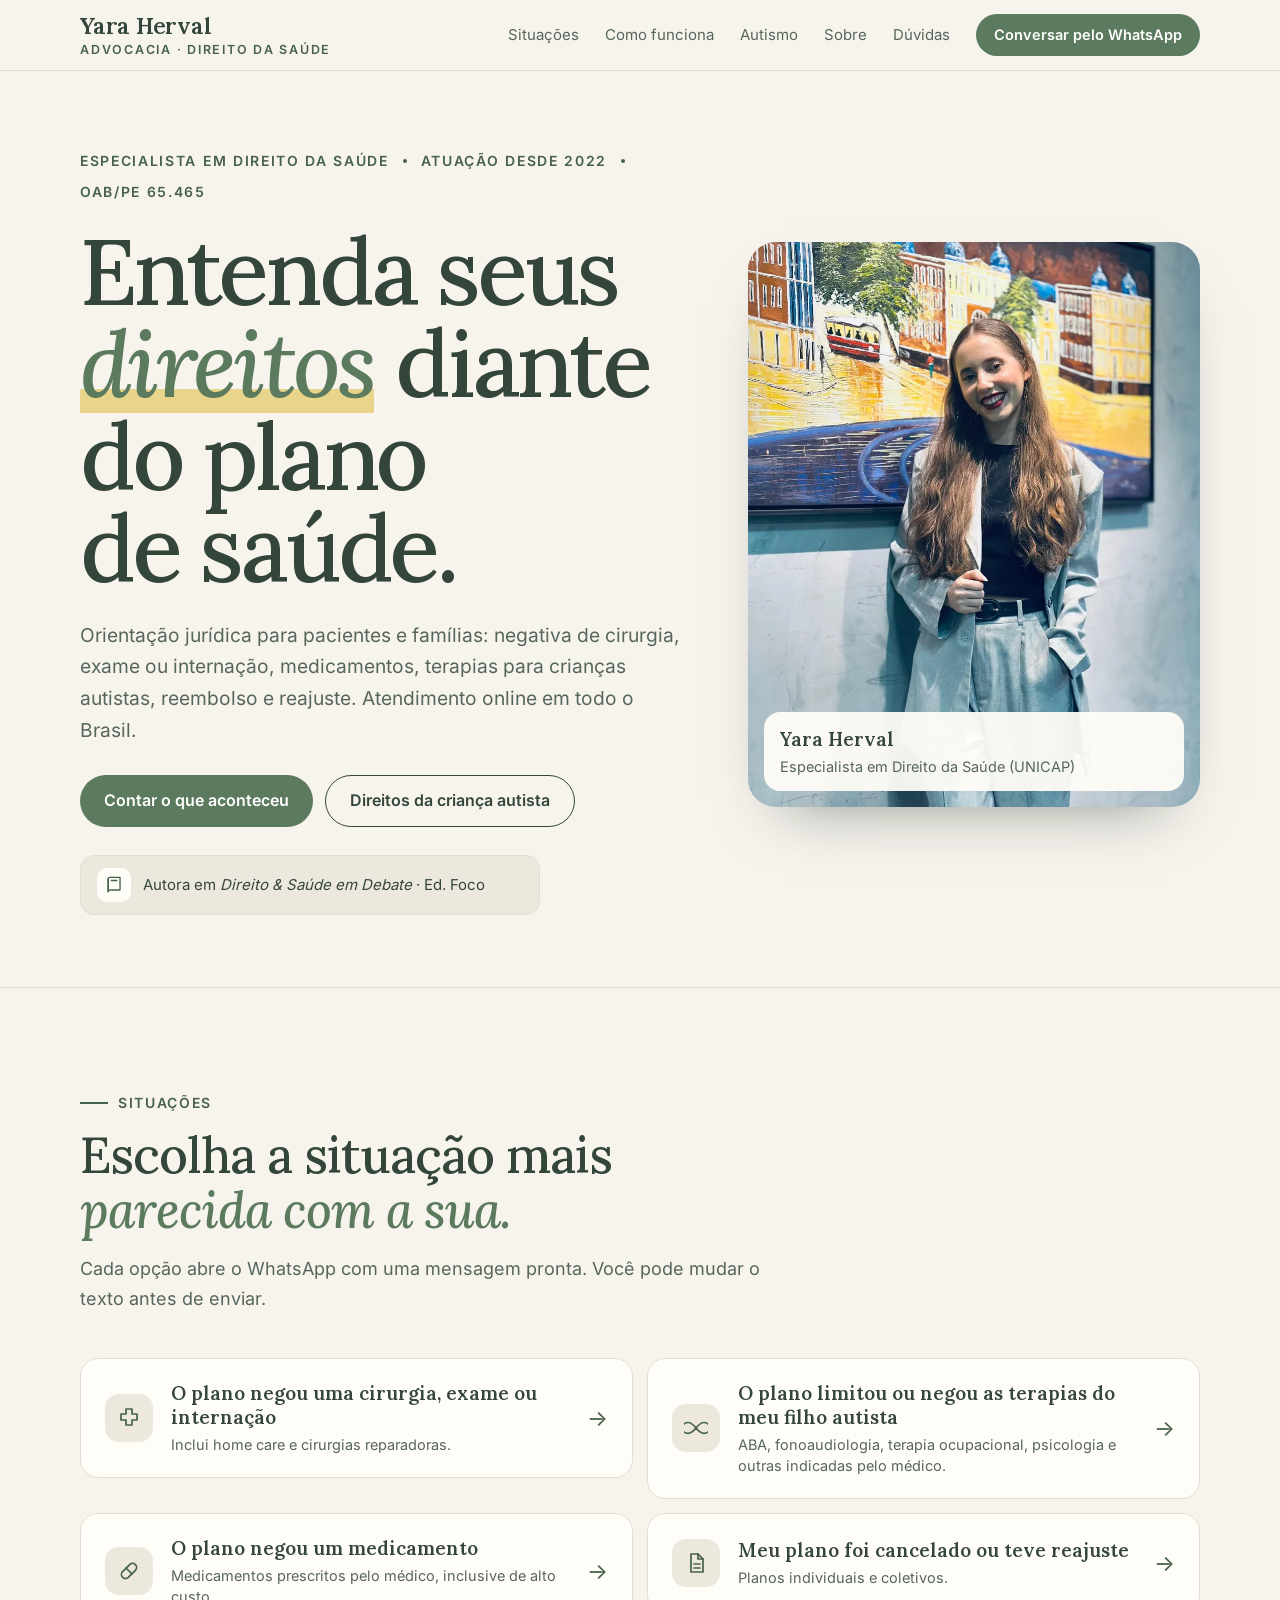
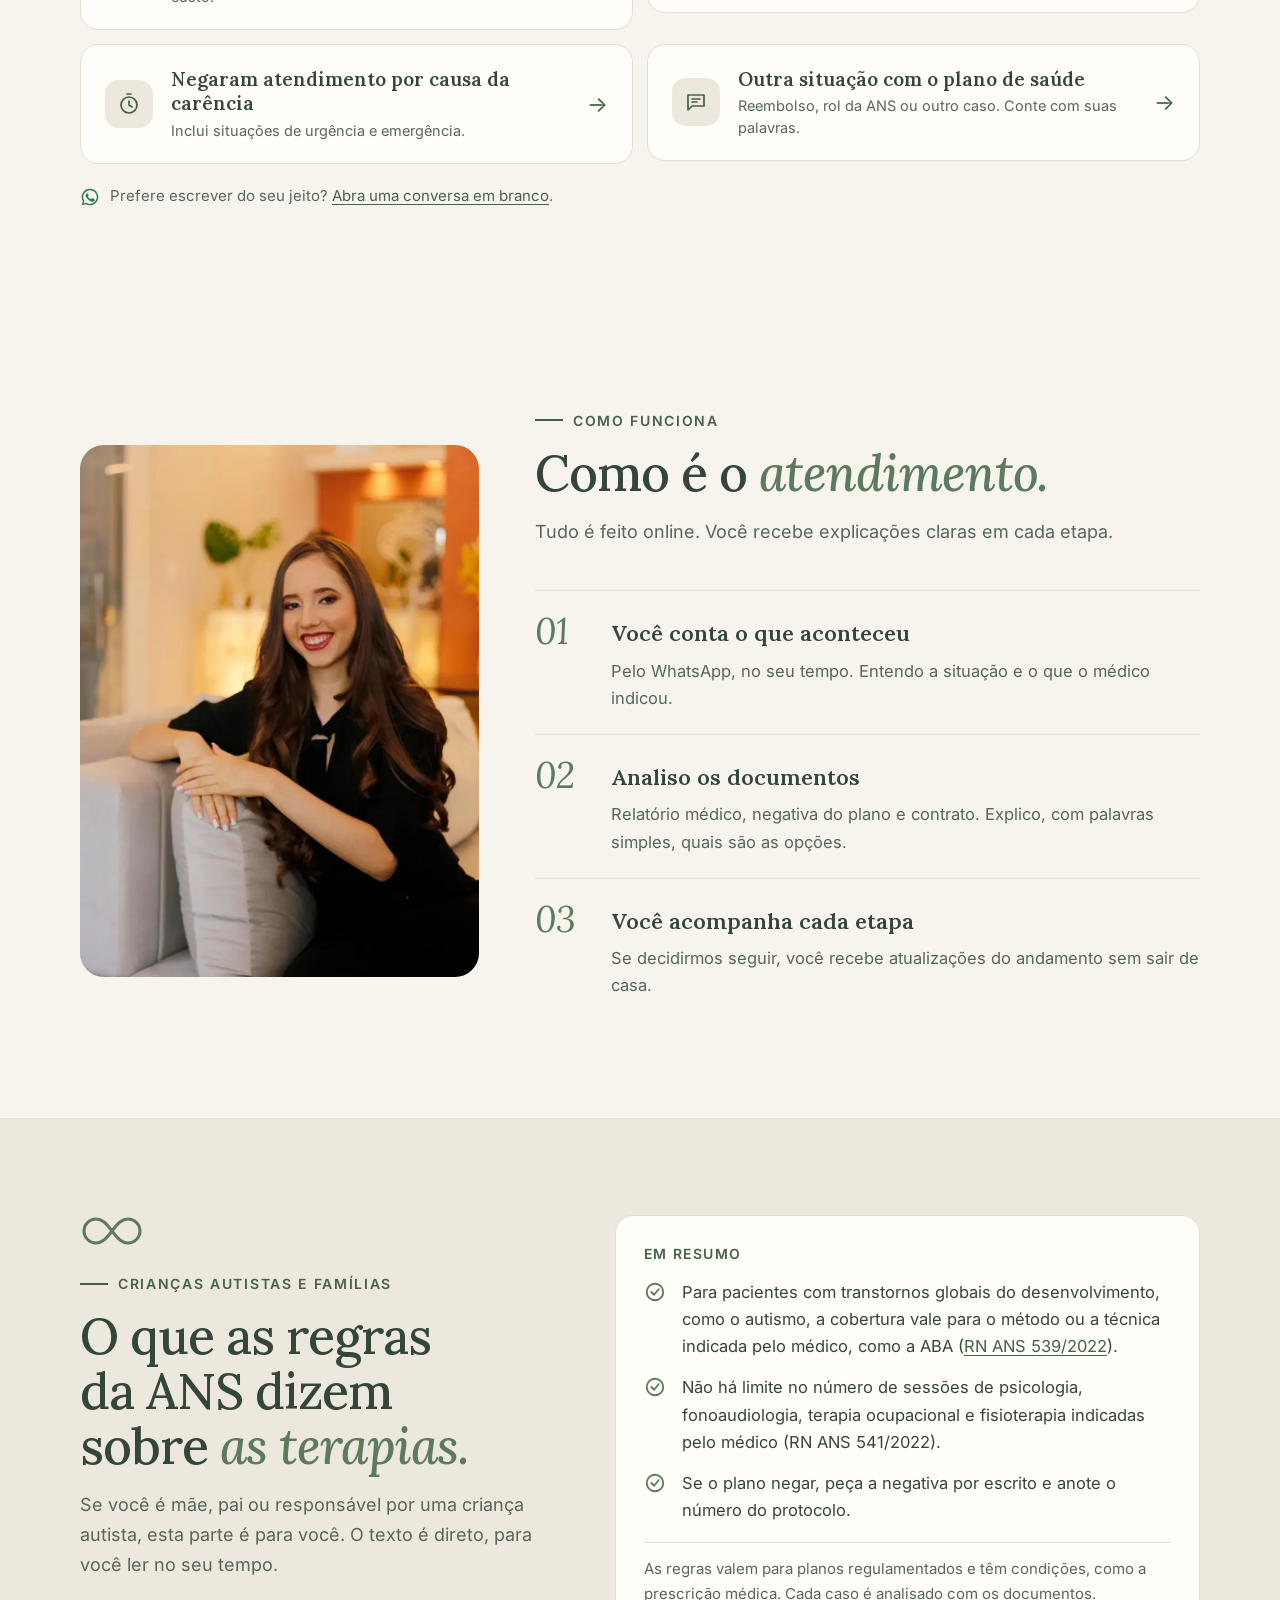
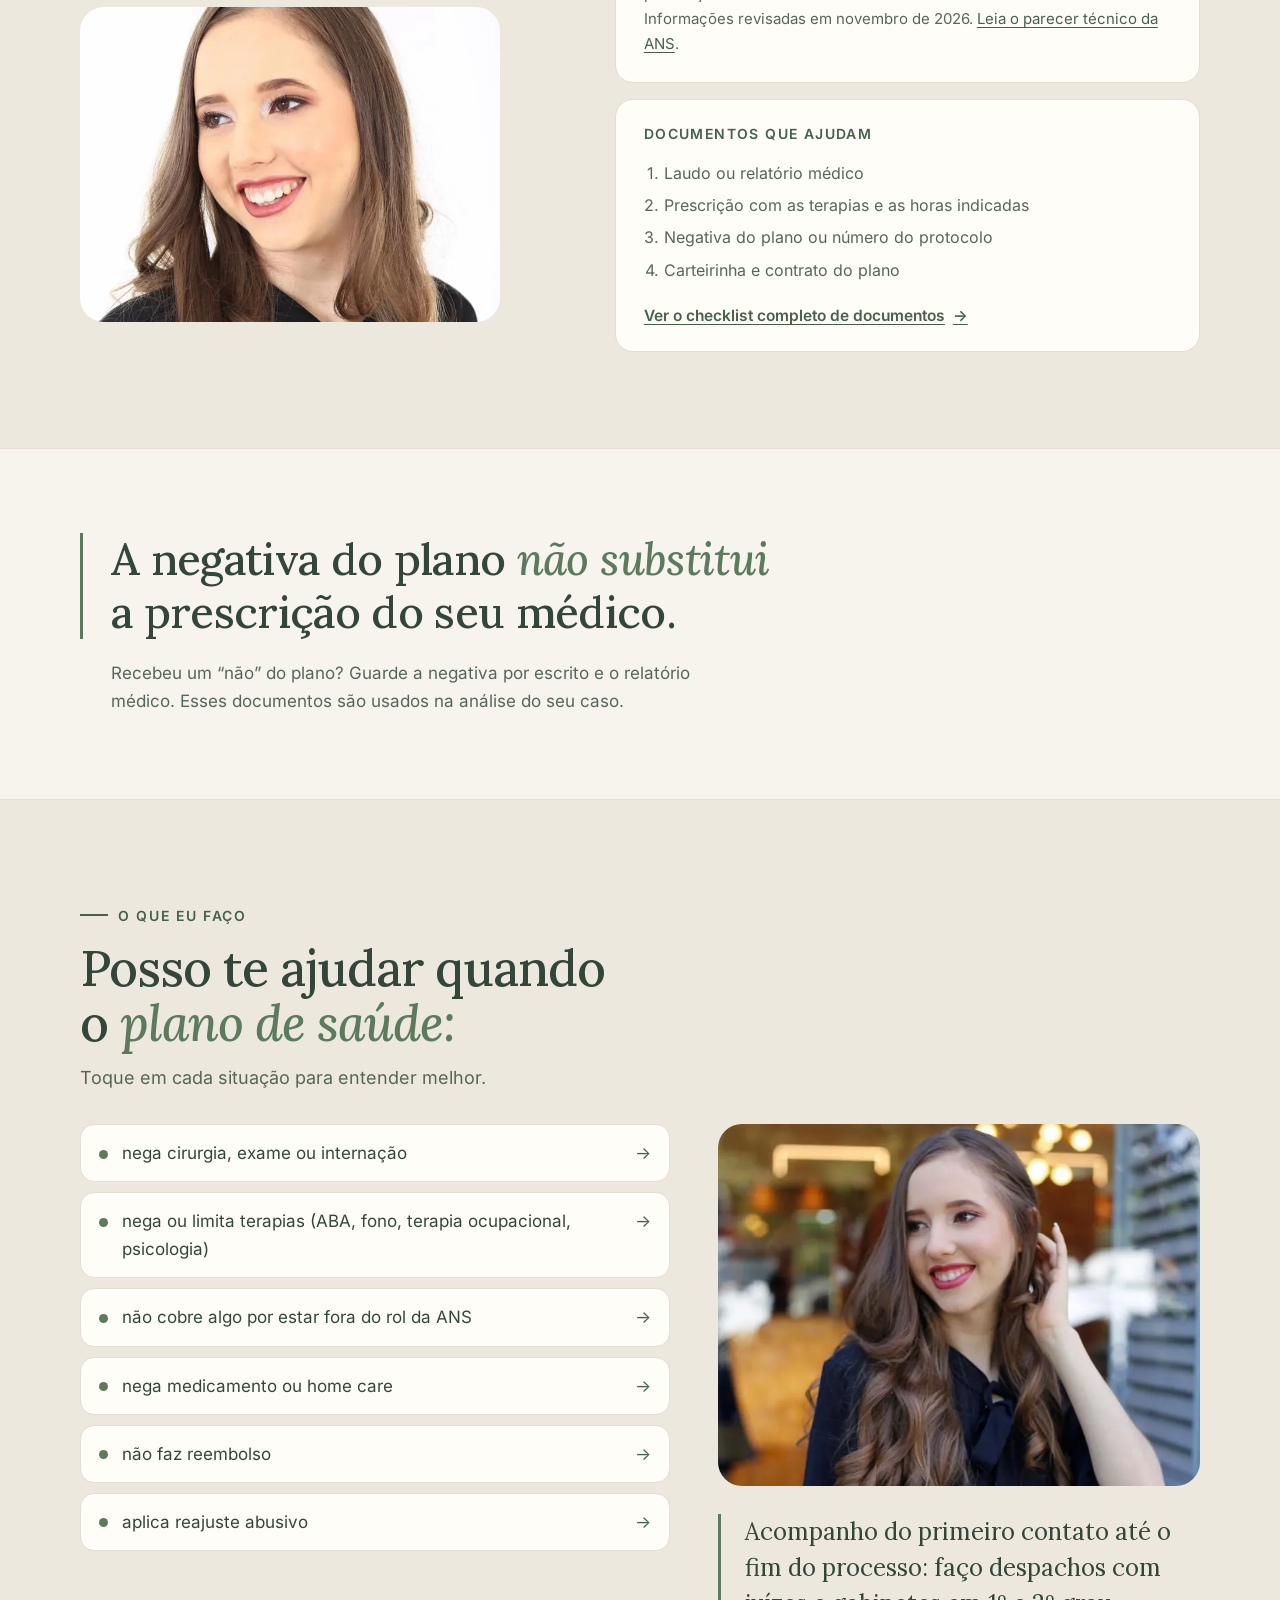
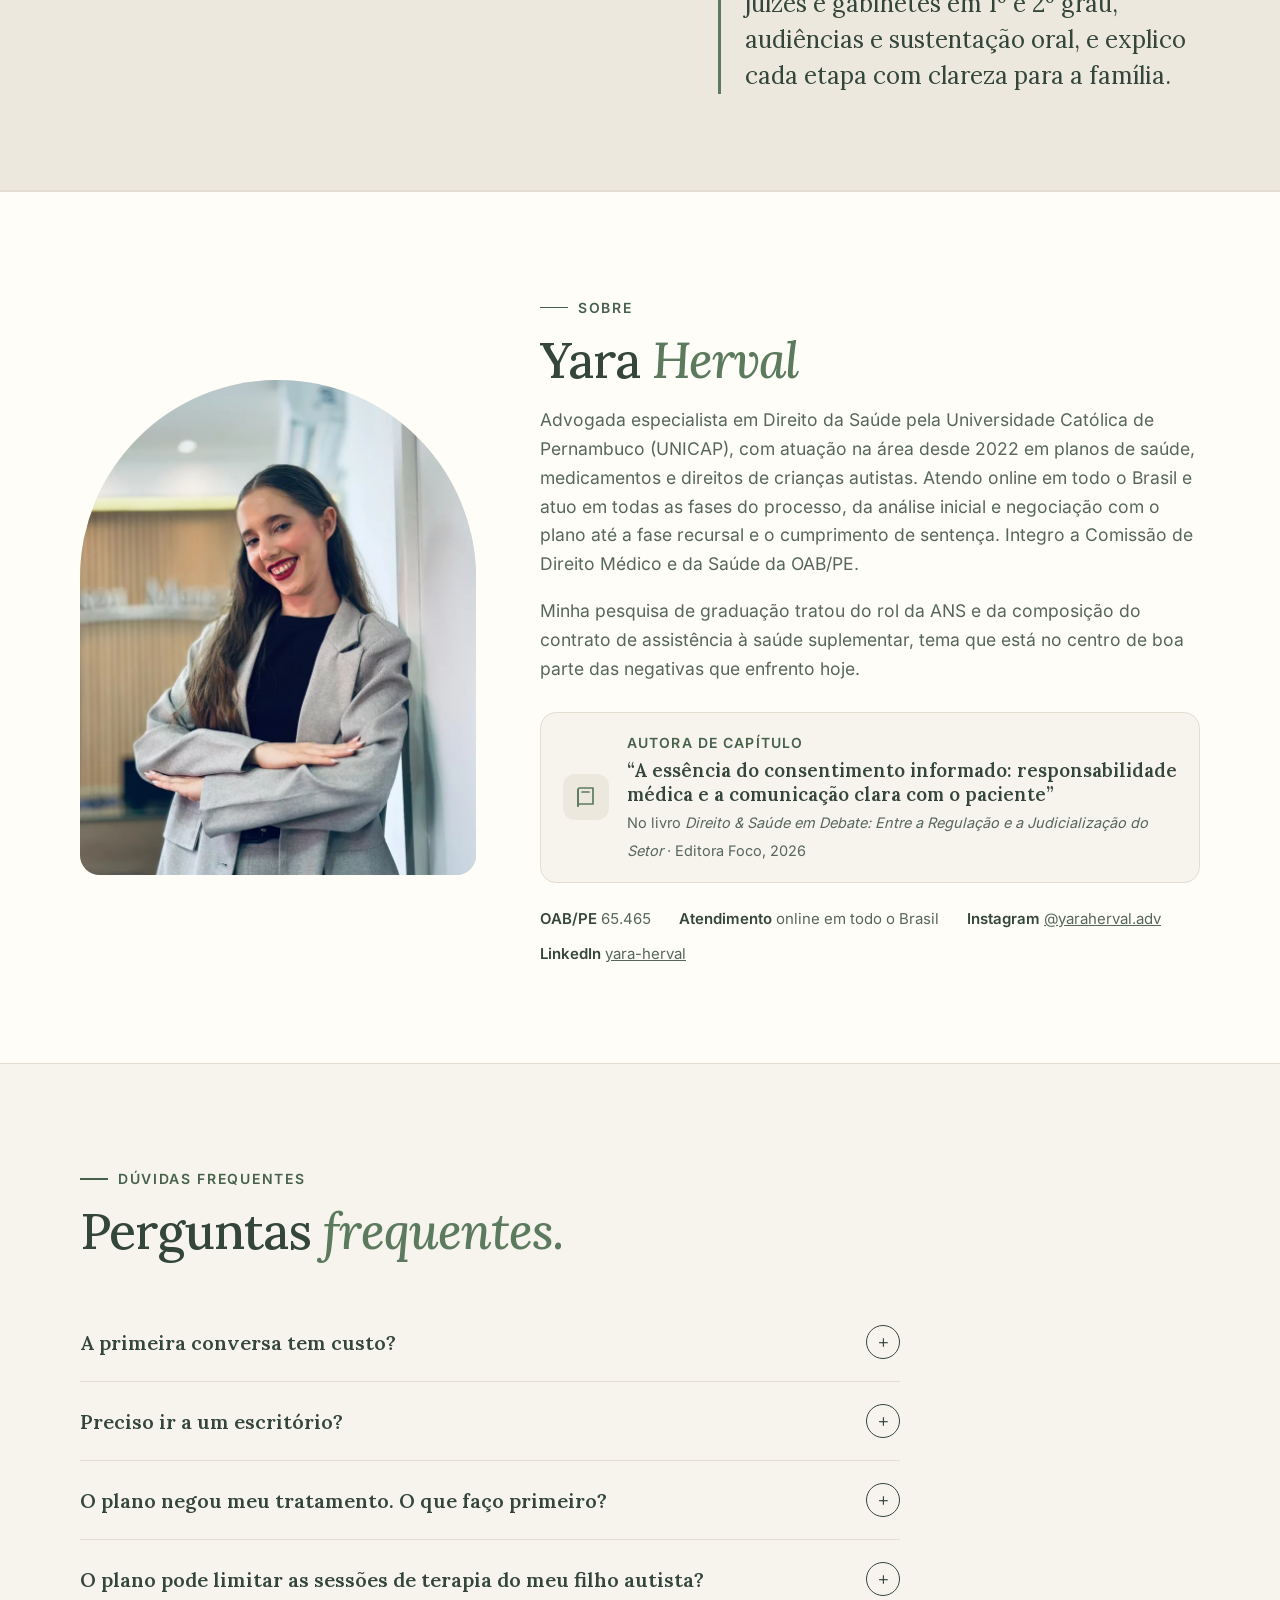
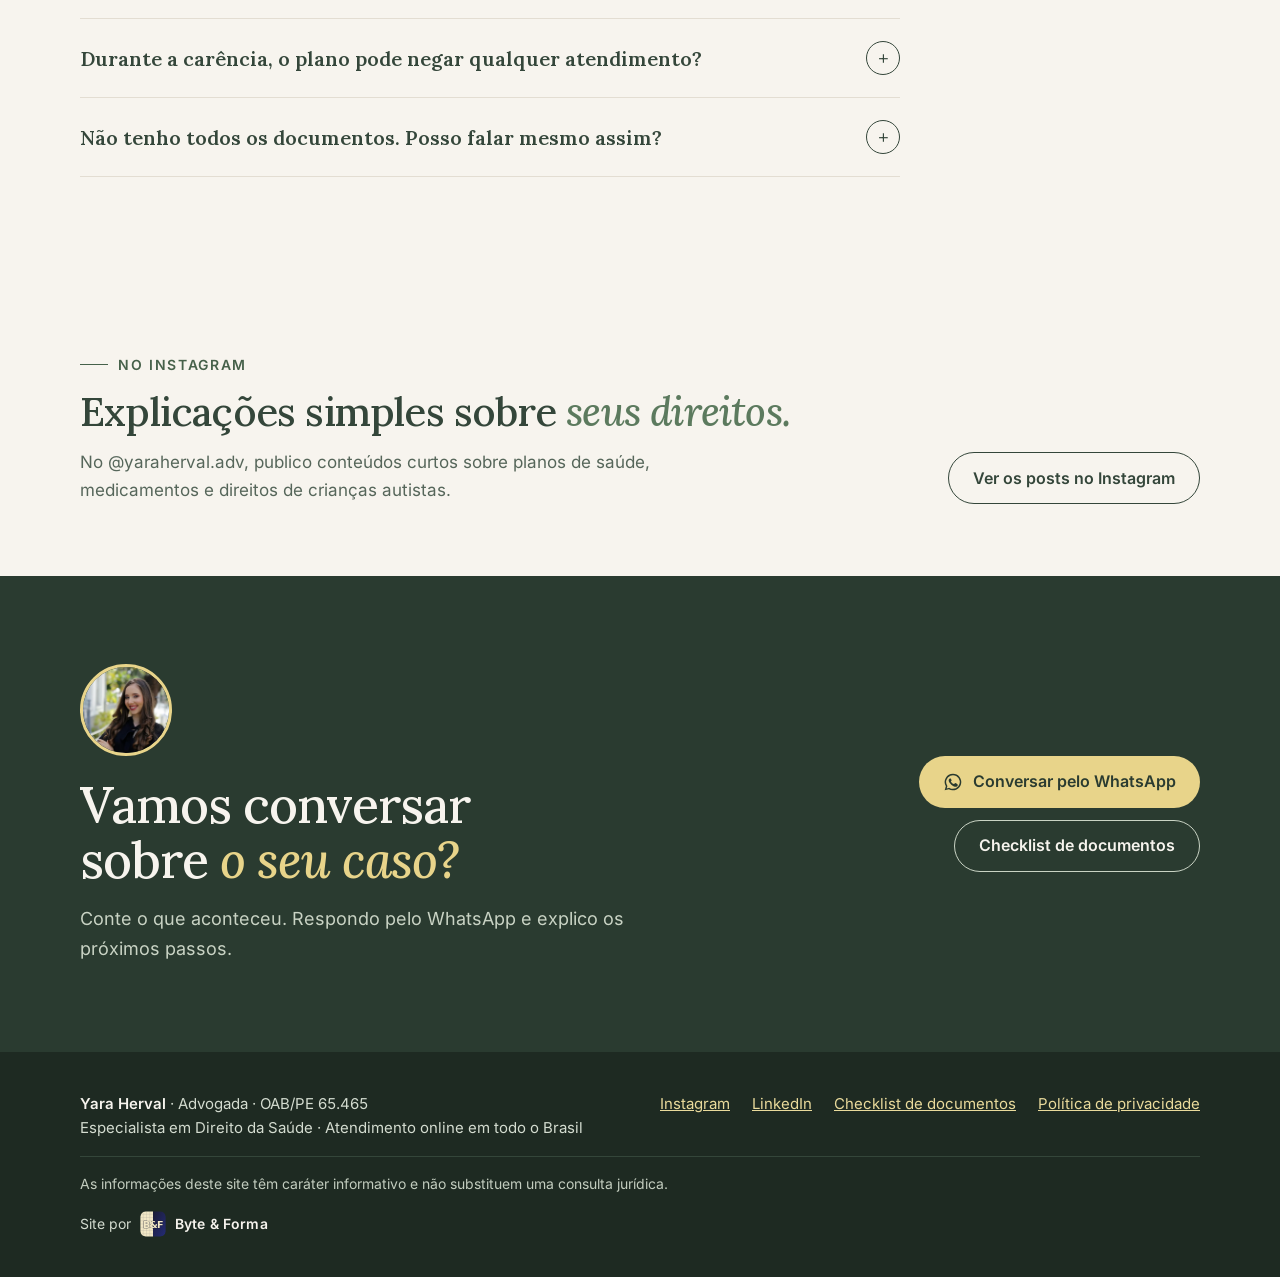
==== commit a1a96da8: "Versao 9 - yara" ====
--- a/index.html
+++ b/index.html
@@ -72,9 +72,24 @@
 .menu a:not(.btn){text-decoration:none;font-size:15px;color:var(--tinta-2)}
 .menu a:not(.btn):hover{color:var(--caramelo)}
 .topo .btn{min-height:42px;padding:0 18px;font-size:14.5px;white-space:nowrap;gap:0}
-@media (max-width:940px){.menu a:not(.btn){display:none}}
+.acoes-topo{display:flex;align-items:center;gap:10px}
+.menu-btn{display:none;width:44px;height:44px;border:1px solid var(--linha);border-radius:12px;background:var(--papel);cursor:pointer;flex-direction:column;align-items:center;justify-content:center;gap:5px;padding:0}
+.menu-btn span{display:block;width:20px;height:2px;border-radius:2px;background:var(--tinta);transition:transform var(--mov),opacity var(--mov)}
+.menu-btn[aria-expanded="true"] span:nth-child(1){transform:translateY(7px) rotate(45deg)}
+.menu-btn[aria-expanded="true"] span:nth-child(2){opacity:0}
+.menu-btn[aria-expanded="true"] span:nth-child(3){transform:translateY(-7px) rotate(-45deg)}
+@media (max-width:940px){
+  .menu-btn{display:flex;order:2}
+  .menu{position:absolute;left:0;right:0;top:100%;flex-direction:column;align-items:stretch;gap:0;background:var(--creme);border-bottom:1px solid var(--linha);box-shadow:0 18px 30px -20px rgba(30,42,34,.35);padding:8px max(20px,env(safe-area-inset-left,0px)) 20px;display:none}
+  .menu.aberto{display:flex}
+  .menu a:not(.btn){display:block;font-size:18px;color:var(--tinta);padding:15px 4px;border-bottom:1px solid var(--linha)}
+  .menu .btn{margin-top:16px;min-height:50px;font-size:16px}
+  .menu .so-largo{display:inline}
+  .topo .wrap{position:static}
+  section{scroll-margin-top:84px}
+}
 @media (max-width:560px){.so-largo{display:none}.marca span{letter-spacing:.08em;white-space:nowrap}}
-@media (max-width:400px){.marca b{font-size:20px}.marca span{font-size:10px;letter-spacing:.1em}.topo .btn{padding:0 14px}}
+@media (max-width:400px){.marca b{font-size:20px}.marca span{font-size:11.5px;letter-spacing:.06em}}
 
 /* Hero editorial: o título é a peça principal, como nos posts dela */
 .hero{padding:64px 0 72px;border-bottom:1px solid var(--linha)}
@@ -180,15 +195,6 @@
 .faq details p{margin:0 0 22px;color:var(--tinta-2);max-width:42em}
 
 
-/* Atalhos no celular (o menu completo some em telas pequenas) */
-.atalhos{display:none}
-@media (max-width:940px){
-  .atalhos{display:flex;gap:8px;overflow-x:auto;scrollbar-width:none;padding:0 max(20px,env(safe-area-inset-left,0px)) 12px;-webkit-overflow-scrolling:touch}
-  .atalhos::-webkit-scrollbar{display:none}
-  .atalhos a{flex:none;text-decoration:none;font-size:14.5px;font-weight:600;color:var(--tinta);background:var(--papel);border:1px solid var(--linha);border-radius:999px;padding:7px 14px}
-  section{scroll-margin-top:124px}
-}
-
 /* Lado direito do topo: perfil + selo do livro */
 .lado{display:grid;gap:12px}
 .selo-livro{display:flex;gap:12px;align-items:center;text-decoration:none;border:1px solid var(--linha);border-radius:14px;padding:12px 16px;background:var(--creme-2);font-size:15px;line-height:1.4;color:var(--tinta)}
@@ -215,6 +221,44 @@
 .insta .wrap{display:flex;flex-wrap:wrap;justify-content:space-between;align-items:flex-end;gap:24px 40px}
 .insta h2{font-size:clamp(28px,3.2vw,40px)}
 .insta p{color:var(--tinta-2);margin:14px 0 0;max-width:36em}
+
+
+/* Fotos */
+.hero .wrap{display:grid;grid-template-columns:1.15fr .85fr;gap:56px;align-items:center}
+.hero h1{margin-top:22px}
+.hero .lead{margin-top:26px}
+.hero .selo-livro{margin-top:28px;max-width:460px}
+.hero-foto{position:relative;margin:0;border-radius:28px;overflow:hidden;aspect-ratio:4/5;background:var(--creme-2);box-shadow:0 30px 60px -36px rgba(30,42,34,.55)}
+.hero-foto img{width:100%;height:100%;object-fit:cover;object-position:50% 30%;display:block}
+.hero-foto figcaption{position:absolute;left:16px;right:16px;bottom:16px;background:rgba(255,253,248,.94);border-radius:16px;padding:12px 16px;display:flex;flex-direction:column}
+.hero-foto figcaption b{font-family:var(--serif);font-size:19px;font-weight:600}
+.hero-foto figcaption span{font-size:14.5px;color:var(--tinta-2)}
+.como .wrap{display:grid;grid-template-columns:.75fr 1.25fr;gap:56px;align-items:center}
+.como .passos{grid-template-columns:1fr;gap:0}
+.como .passo{display:grid;grid-template-columns:64px 1fr;column-gap:12px;padding:22px 0;border-top:1px solid var(--linha)}
+.como .passo .n{grid-row:span 2;font-size:36px}
+.como .passo h3{margin:2px 0 6px}
+.como-foto,.tea-foto,.faco-foto{margin:0;border-radius:24px;overflow:hidden;background:var(--creme-2)}
+.como-foto{aspect-ratio:3/4}
+.como-foto img,.tea-foto img,.faco-foto img{width:100%;height:100%;object-fit:cover;display:block}
+.tea-foto{margin-top:28px;aspect-ratio:4/3;max-width:420px}
+.tea-foto img{object-position:50% 25%}
+.faco .cab p{color:var(--tinta-2);margin:12px 0 0}
+.faco-lista a{display:flex;justify-content:space-between;gap:14px;flex:1;text-decoration:none;color:var(--tinta)}
+.faco-lista a i{font-style:normal;color:var(--caramelo-esc);transition:transform var(--mov)}
+.faco-lista a:hover i{transform:translateX(4px)}
+.faco-lista li:has(a:hover){border-color:var(--caramelo)}
+.faco-lado{display:grid;gap:28px}
+.faco-foto{aspect-ratio:4/3}
+.faco-foto img{object-position:50% 30%}
+.final-foto{width:92px;height:92px;border-radius:50%;object-fit:cover;object-position:50% 20%;border:3px solid var(--marca);display:block;margin-bottom:22px}
+@media (max-width:860px){
+  .hero .wrap,.como .wrap{grid-template-columns:1fr;gap:32px}
+  .hero-foto{aspect-ratio:4/4.2;max-width:460px}
+  .como-foto{aspect-ratio:4/3;max-width:460px}
+  .como-foto img{object-position:50% 30%}
+  .tea-foto{max-width:none}
+}
 
 /* Final */
 .final{background:var(--marrom);color:var(--creme);padding:88px 0}
@@ -252,7 +296,9 @@
 <header class="topo">
   <div class="wrap">
     <a class="marca" href="#inicio"><b>Yara Herval</b><span>Advocacia · Direito da Saúde</span></a>
-    <nav class="menu" aria-label="Principal">
+    <div class="acoes-topo">
+    <button class="menu-btn" type="button" aria-expanded="false" aria-controls="menu-principal" aria-label="Abrir menu"><span></span><span></span><span></span></button>
+    <nav class="menu" id="menu-principal" aria-label="Principal">
       <a href="#o-que-aconteceu">Situações</a>
       <a href="#como-funciona">Como funciona</a>
       <a href="#autismo">Autismo</a>
@@ -260,36 +306,30 @@
       <a href="#duvidas">Dúvidas</a>
       <a class="btn btn-pri" href="https://wa.me/5581997171678?text=Ol%C3%A1%2C%20Yara%21%20Vim%20pelo%20site%20e%20gostaria%20de%20uma%20orienta%C3%A7%C3%A3o." target="_blank" rel="noopener" data-clique="topo"><span class="so-largo">Conversar pelo&nbsp;</span>WhatsApp</a>
     </nav>
-  </div>
-  <nav class="atalhos" aria-label="Atalhos">
-    <a href="#o-que-aconteceu">Situações</a><a href="#como-funciona">Como funciona</a><a href="#autismo">Autismo</a><a href="#sobre">Sobre</a><a href="#duvidas">Dúvidas</a>
-  </nav>
+    </div>
+  </div>
 </header>
 
 <main id="conteudo">
 <section class="hero" id="inicio">
   <div class="wrap">
-    <p class="rotulo">Especialista em Direito da Saúde <i></i> Atuação desde 2022 <i></i> OAB/PE 65.465</p>
-    <h1>Entenda seus <em>direitos</em> diante do plano de saúde.</h1>
-    <div class="hero-base">
-      <div>
-        <p class="lead">Orientação jurídica para pacientes e famílias: negativa de cirurgia, exame ou internação, medicamentos, terapias para crianças autistas, reembolso e reajuste. Atendimento online em todo o Brasil.</p>
-        <div class="acoes">
-          <a class="btn btn-pri" href="#o-que-aconteceu">Contar o que aconteceu</a>
-          <a class="btn btn-sec" href="#autismo">Direitos da criança autista</a>
-        </div>
+    <div class="hero-texto">
+      <p class="rotulo">Especialista em Direito da Saúde <i></i> Atuação desde 2022 <i></i> OAB/PE 65.465</p>
+      <h1>Entenda seus <em>direitos</em> diante do plano de saúde.</h1>
+      <p class="lead">Orientação jurídica para pacientes e famílias: negativa de cirurgia, exame ou internação, medicamentos, terapias para crianças autistas, reembolso e reajuste. Atendimento online em todo o Brasil.</p>
+      <div class="acoes">
+        <a class="btn btn-pri" href="#o-que-aconteceu">Contar o que aconteceu</a>
+        <a class="btn btn-sec" href="#autismo">Direitos da criança autista</a>
       </div>
-      <div class="lado">
-        <div class="perfil">
-          <div class="avatar"><img src="yara-avatar.webp" alt="Foto de Yara Herval" width="84" height="84"></div>
-          <div><b>Yara Herval</b><span>Especialista em Direito da Saúde (UNICAP)<br>Atuação desde 2022 · online em todo o Brasil</span></div>
-        </div>
-        <a class="selo-livro" href="#sobre">
-          <span class="ic"><svg viewBox="0 0 24 24" fill="none" stroke="currentColor" stroke-width="1.7" stroke-linecap="round" stroke-linejoin="round" aria-hidden="true"><path d="M4 5a2 2 0 0 1 2-2h13v16H6a2 2 0 0 0-2 2z"/><path d="M4 21V5M8 7h7"/></svg></span>
-          <span>Autora em <i>Direito &amp; Saúde em Debate</i> · Ed. Foco</span>
-        </a>
-      </div>
-    </div>
+      <a class="selo-livro" href="#sobre">
+        <span class="ic"><svg viewBox="0 0 24 24" fill="none" stroke="currentColor" stroke-width="1.7" stroke-linecap="round" stroke-linejoin="round" aria-hidden="true"><path d="M4 5a2 2 0 0 1 2-2h13v16H6a2 2 0 0 0-2 2z"/><path d="M4 21V5M8 7h7"/></svg></span>
+        <span>Autora em <i>Direito &amp; Saúde em Debate</i> · Ed. Foco</span>
+      </a>
+    </div>
+    <figure class="hero-foto">
+      <img src="fotos/hero.webp" alt="Foto de Yara Herval" width="900" height="1200" fetchpriority="high">
+      <figcaption><b>Yara Herval</b><span>Especialista em Direito da Saúde (UNICAP)</span></figcaption>
+    </figure>
   </div>
 </section>
 
@@ -338,6 +378,8 @@
 
 <section class="sec como" id="como-funciona">
   <div class="wrap">
+    <figure class="como-foto"><img src="fotos/acolhimento.webp" alt="Yara Herval sentada em um sofá, sorrindo" width="720" height="1080" loading="lazy"></figure>
+    <div class="como-texto">
     <div class="cab">
       <span class="selo">Como funciona</span>
       <h2>Como é o <em>atendimento.</em></h2>
@@ -347,6 +389,7 @@
       <div class="passo"><div class="n">01</div><h3>Você conta o que aconteceu</h3><p>Pelo WhatsApp, no seu tempo. Entendo a situação e o que o médico indicou.</p></div>
       <div class="passo"><div class="n">02</div><h3>Analiso os documentos</h3><p>Relatório médico, negativa do plano e contrato. Explico, com palavras simples, quais são as opções.</p></div>
       <div class="passo"><div class="n">03</div><h3>Você acompanha cada etapa</h3><p>Se decidirmos seguir, você recebe atualizações do andamento sem sair de casa.</p></div>
+    </div>
     </div>
   </div>
 </section>
@@ -358,6 +401,7 @@
       <span class="selo">Crianças autistas e famílias</span>
       <h2>O que as regras da ANS dizem sobre <em>as terapias.</em></h2>
       <p>Se você é mãe, pai ou responsável por uma criança autista, esta parte é para você. O texto é direto, para você ler no seu tempo.</p>
+      <figure class="tea-foto"><img src="fotos/sorriso.webp" alt="Yara Herval sorrindo" width="720" height="1080" loading="lazy"></figure>
     </div>
     <div>
       <div class="resumo">
@@ -367,7 +411,7 @@
           <li><svg viewBox="0 0 24 24" fill="none" stroke="currentColor" stroke-width="2" stroke-linecap="round" stroke-linejoin="round" aria-hidden="true"><circle cx="12" cy="12" r="9"/><path d="m8 12 3 3 5-6"/></svg><span>Não há limite no número de sessões de psicologia, fonoaudiologia, terapia ocupacional e fisioterapia indicadas pelo médico (RN ANS 541/2022).</span></li>
           <li><svg viewBox="0 0 24 24" fill="none" stroke="currentColor" stroke-width="2" stroke-linecap="round" stroke-linejoin="round" aria-hidden="true"><circle cx="12" cy="12" r="9"/><path d="m8 12 3 3 5-6"/></svg><span>Se o plano negar, peça a negativa por escrito e anote o número do protocolo.</span></li>
         </ul>
-        <p class="obs">As regras valem para planos regulamentados e têm condições, como a prescrição médica. Cada caso é analisado com os documentos. <a href="https://www.gov.br/ans/pt-br/arquivos/acesso-a-informacao/transparencia-institucional/pareceres-tecnicos-da-ans/2022/PARECER_TCNICO_N_39_2022_TERAPIAS_E_MTODOS__TRANSTORNO_DO_ESPECTRO_AUTISTA_RN_539.2022_RN_541.2022.pdf" target="_blank" rel="noopener">Leia o parecer técnico da ANS</a>.</p>
+        <p class="obs">As regras valem para planos regulamentados e têm condições, como a prescrição médica. Cada caso é analisado com os documentos. Informações revisadas em novembro de 2026. <a href="https://www.gov.br/ans/pt-br/arquivos/acesso-a-informacao/transparencia-institucional/pareceres-tecnicos-da-ans/2022/PARECER_TCNICO_N_39_2022_TERAPIAS_E_MTODOS__TRANSTORNO_DO_ESPECTRO_AUTISTA_RN_539.2022_RN_541.2022.pdf" target="_blank" rel="noopener">Leia o parecer técnico da ANS</a>.</p>
       </div>
       <div class="docs">
         <h3>Documentos que ajudam</h3>
@@ -390,17 +434,19 @@
     <div class="cab">
       <span class="selo">O que eu faço</span>
       <h2>Posso te ajudar quando o <em>plano de saúde:</em></h2>
+      <p>Toque em cada situação para entender melhor.</p>
     </div>
     <div class="faco-grade">
       <ul class="faco-lista">
-        <li>nega cirurgia, exame ou internação</li>
-        <li>nega ou limita terapias (ABA, fono, terapia ocupacional, psicologia)</li>
-        <li>não cobre algo por estar fora do rol da ANS</li>
-        <li>nega medicamento ou home care</li>
-        <li>não faz reembolso</li>
-        <li>aplica reajuste abusivo</li>
+        <li><a href="plano-negou-cirurgia.html"><span>nega cirurgia, exame ou internação</span><i aria-hidden="true">→</i></a></li>
+        <li><a href="terapias-autismo.html"><span>nega ou limita terapias (ABA, fono, terapia ocupacional, psicologia)</span><i aria-hidden="true">→</i></a></li>
+        <li><a href="fora-do-rol-da-ans.html"><span>não cobre algo por estar fora do rol da ANS</span><i aria-hidden="true">→</i></a></li>
+        <li><a href="medicamento-e-home-care.html"><span>nega medicamento ou home care</span><i aria-hidden="true">→</i></a></li>
+        <li><a href="reembolso.html"><span>não faz reembolso</span><i aria-hidden="true">→</i></a></li>
+        <li><a href="reajuste-abusivo.html"><span>aplica reajuste abusivo</span><i aria-hidden="true">→</i></a></li>
       </ul>
-      <p class="faco-texto">Acompanho do primeiro contato até o fim do processo: faço despachos com juízes e gabinetes em 1º e 2º grau, audiências e sustentação oral, e explico cada etapa com clareza para a família.</p>
+      <div class="faco-lado"><figure class="faco-foto"><img src="fotos/escritorio.webp" alt="Yara Herval sorrindo" width="720" height="1080" loading="lazy"></figure>
+      <p class="faco-texto">Acompanho do primeiro contato até o fim do processo: faço despachos com juízes e gabinetes em 1º e 2º grau, audiências e sustentação oral, e explico cada etapa com clareza para a família.</p></div>
     </div>
   </div>
 </section>
@@ -452,7 +498,8 @@
 
 <section class="final" id="contato">
   <div class="wrap">
-    <div>
+    <div class="final-texto">
+      <img class="final-foto" src="fotos/externa.webp" alt="Foto de Yara Herval" width="720" height="1080" loading="lazy">
       <h2>Vamos conversar sobre <em>o seu caso?</em></h2>
       <p>Conte o que aconteceu. Respondo pelo WhatsApp e explico os próximos passos.</p>
     </div>
@@ -478,6 +525,12 @@
 <script>
 /* Medição de cliques: cada botão de WhatsApp tem data-clique. Quando houver uma ferramenta de estatística, ligar aqui. */
 document.addEventListener('click',function(e){var a=e.target.closest('[data-clique]');if(a&&window.goatcounter&&goatcounter.count){goatcounter.count({path:'clique-'+a.dataset.clique,event:true})}});
+(function(){var b=document.querySelector('.menu-btn'),m=document.getElementById('menu-principal');if(!b||!m)return;
+function fecha(){m.classList.remove('aberto');b.setAttribute('aria-expanded','false');b.setAttribute('aria-label','Abrir menu')}
+b.addEventListener('click',function(){var a=!m.classList.contains('aberto');m.classList.toggle('aberto',a);b.setAttribute('aria-expanded',String(a));b.setAttribute('aria-label',a?'Fechar menu':'Abrir menu')});
+m.addEventListener('click',function(e){if(e.target.closest('a'))fecha()});
+document.addEventListener('keydown',function(e){if(e.key==='Escape'){fecha();b.focus()}});
+document.addEventListener('click',function(e){if(!e.target.closest('.topo'))fecha()});})();
 </script>
 </body>
 </html>
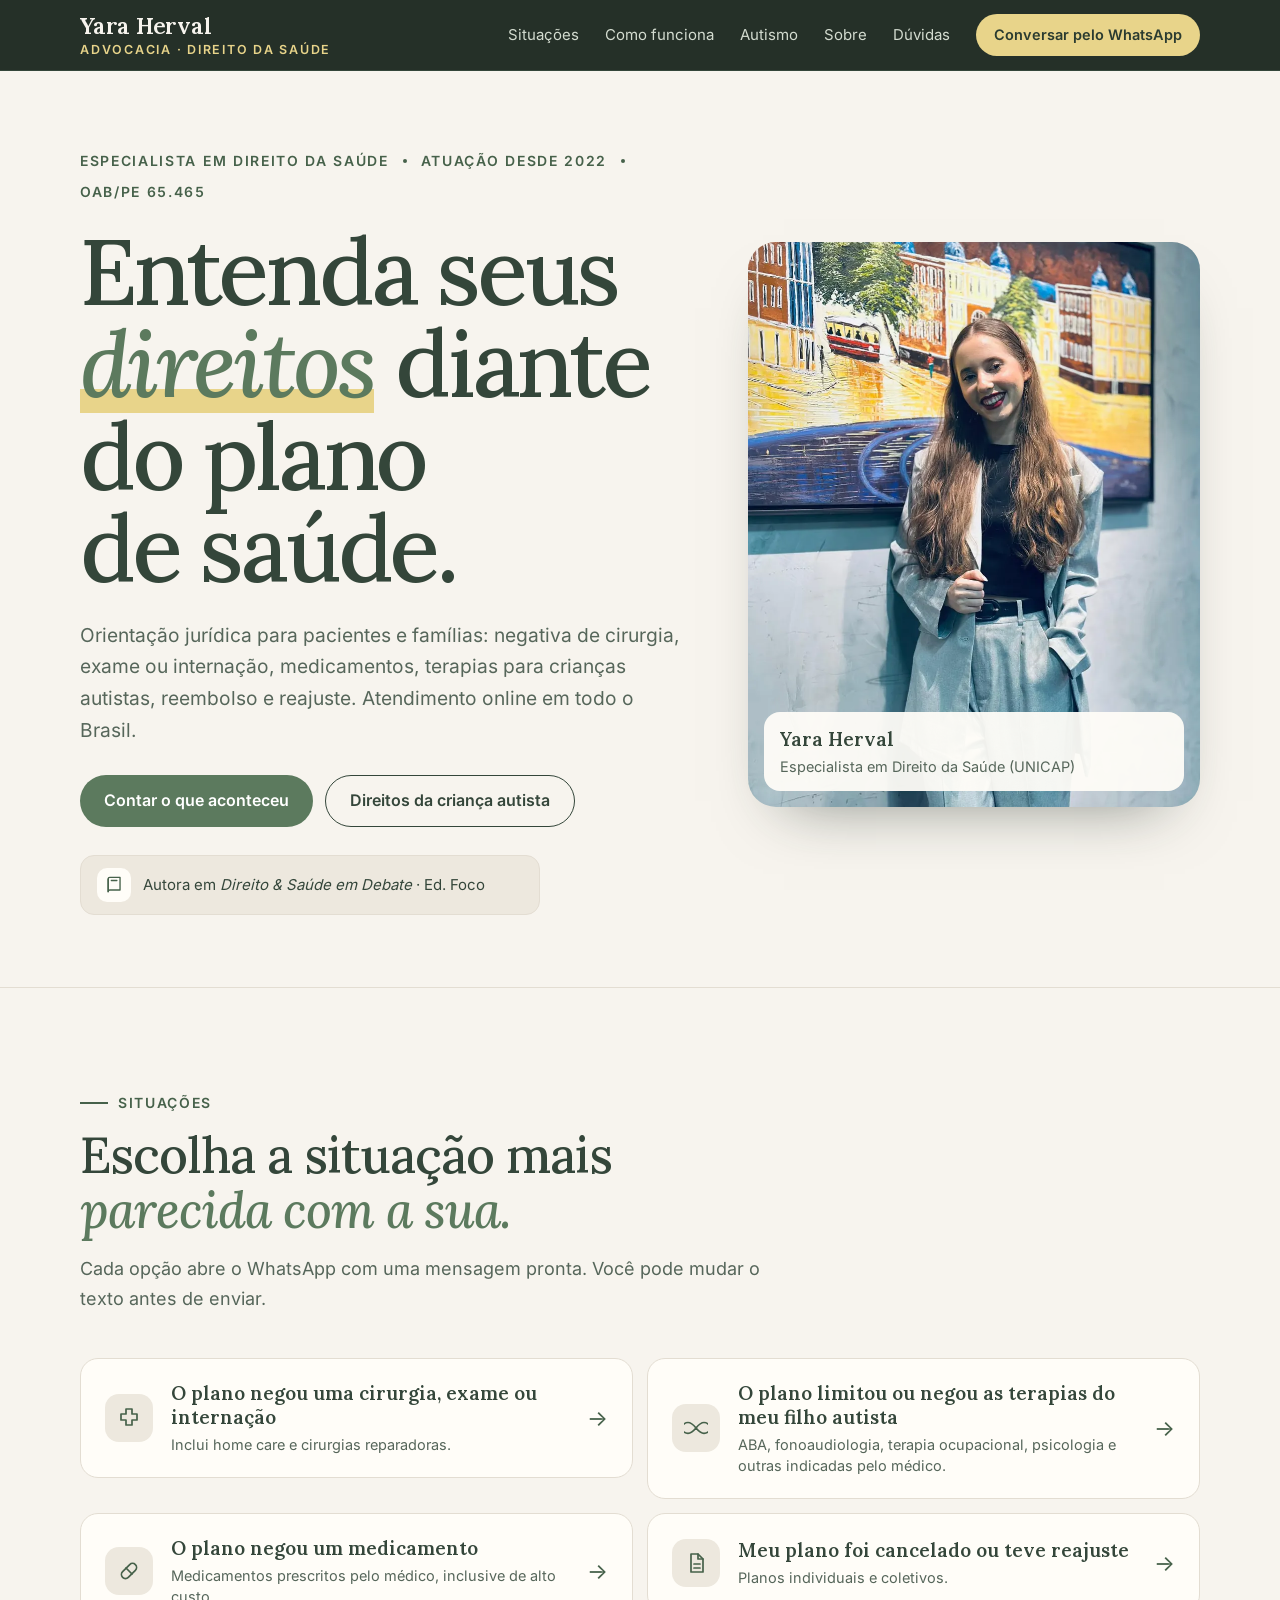
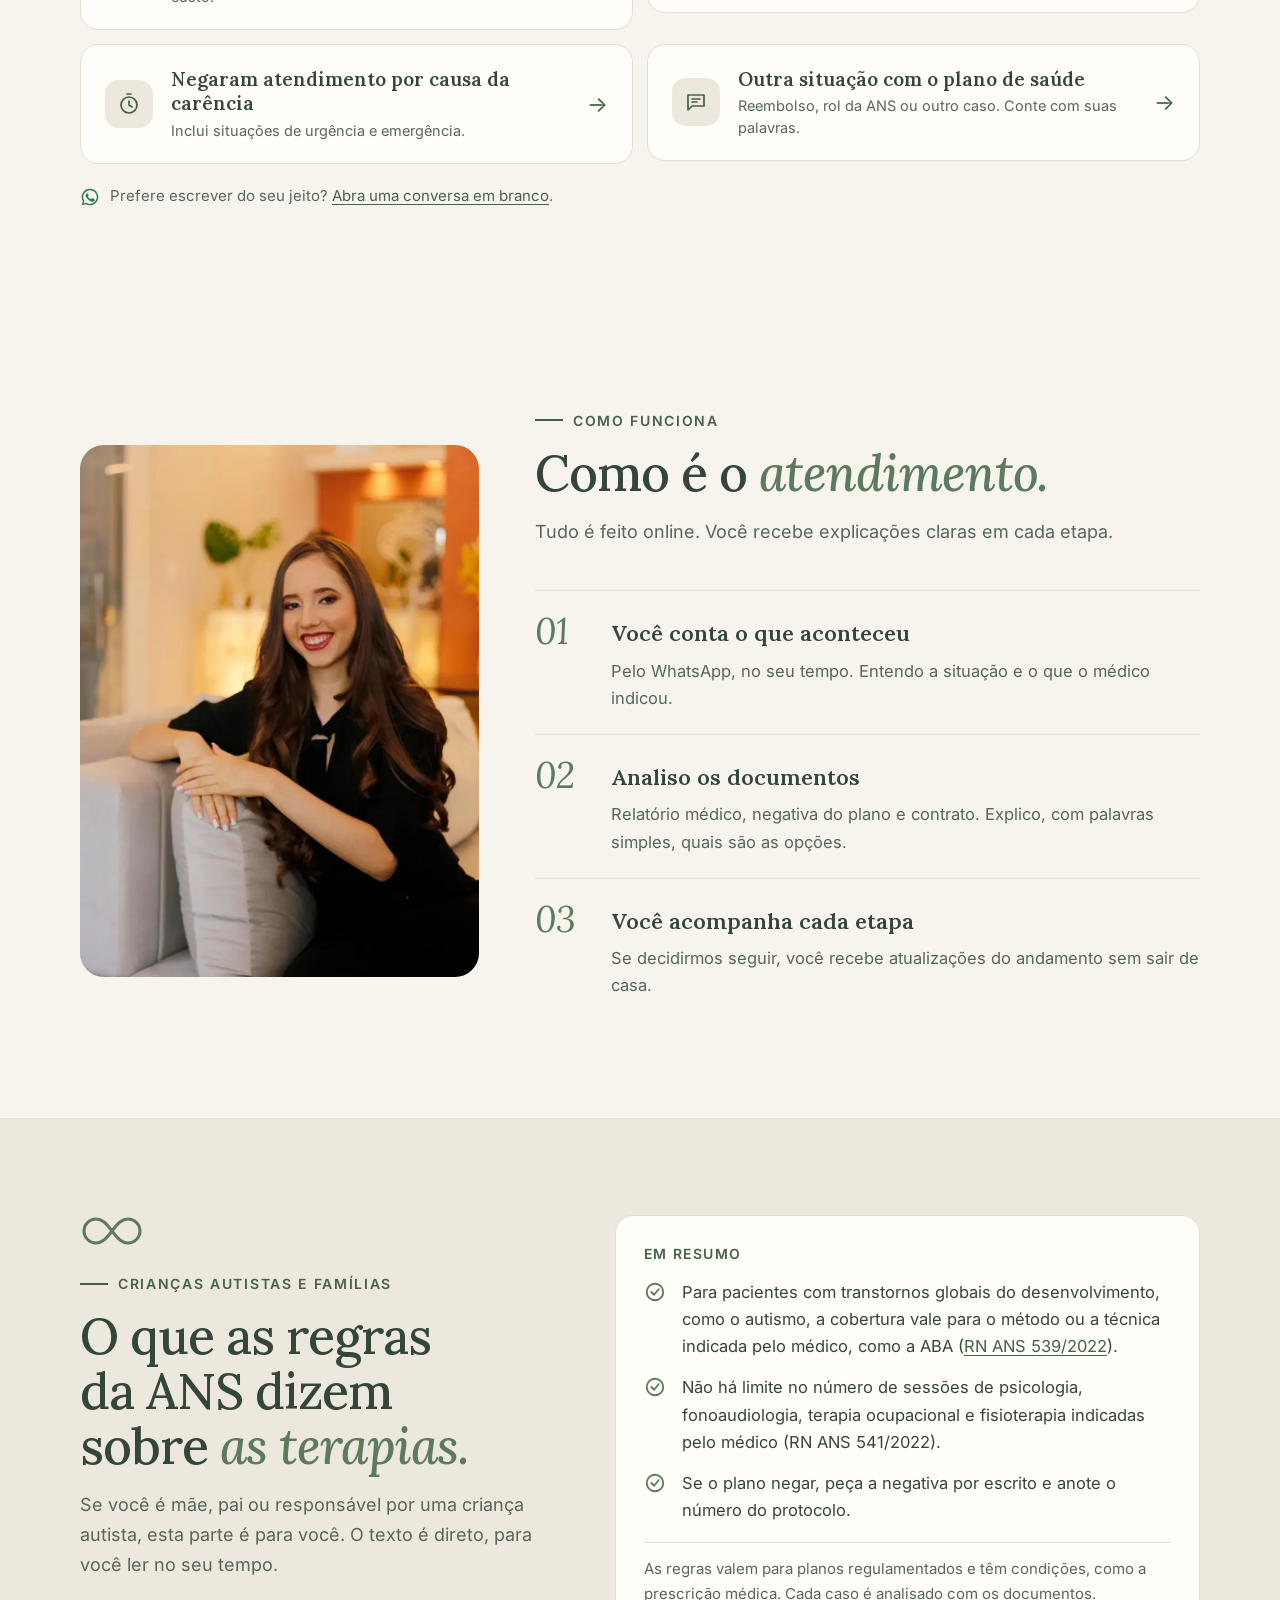
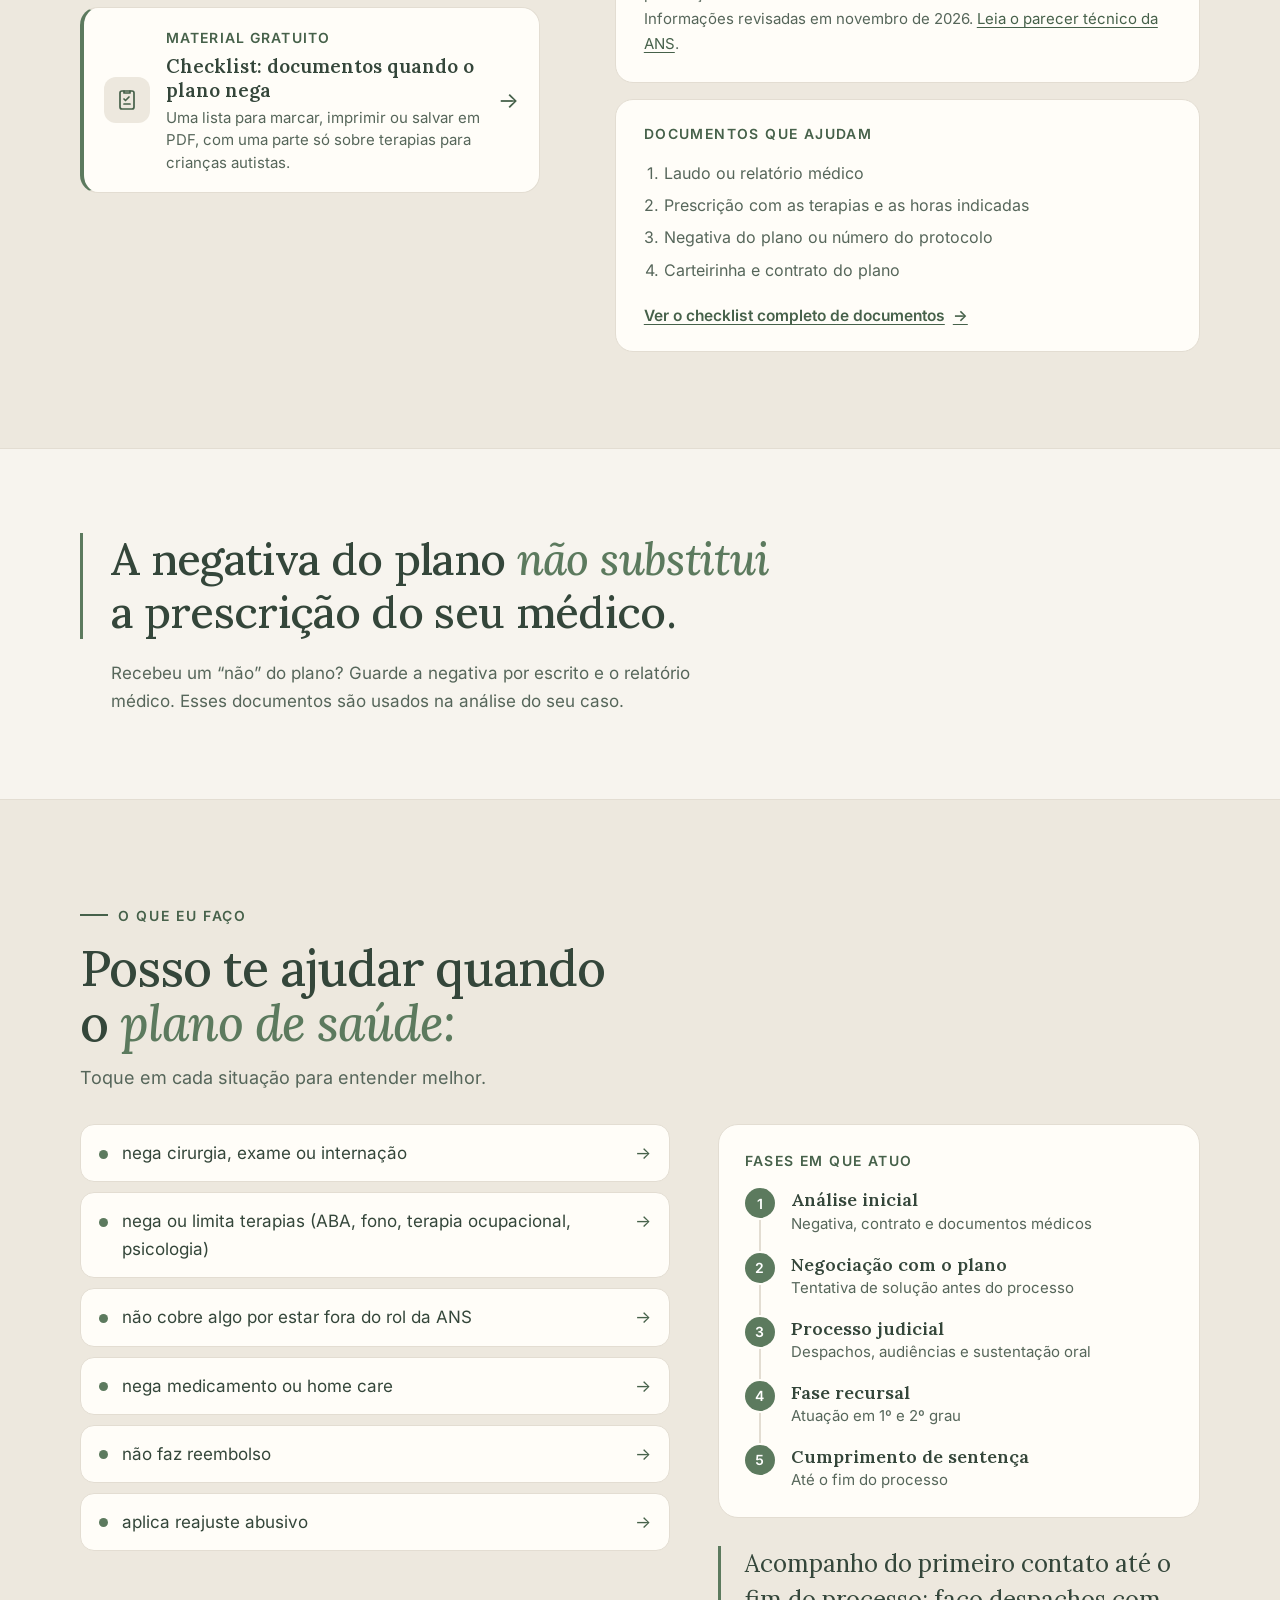
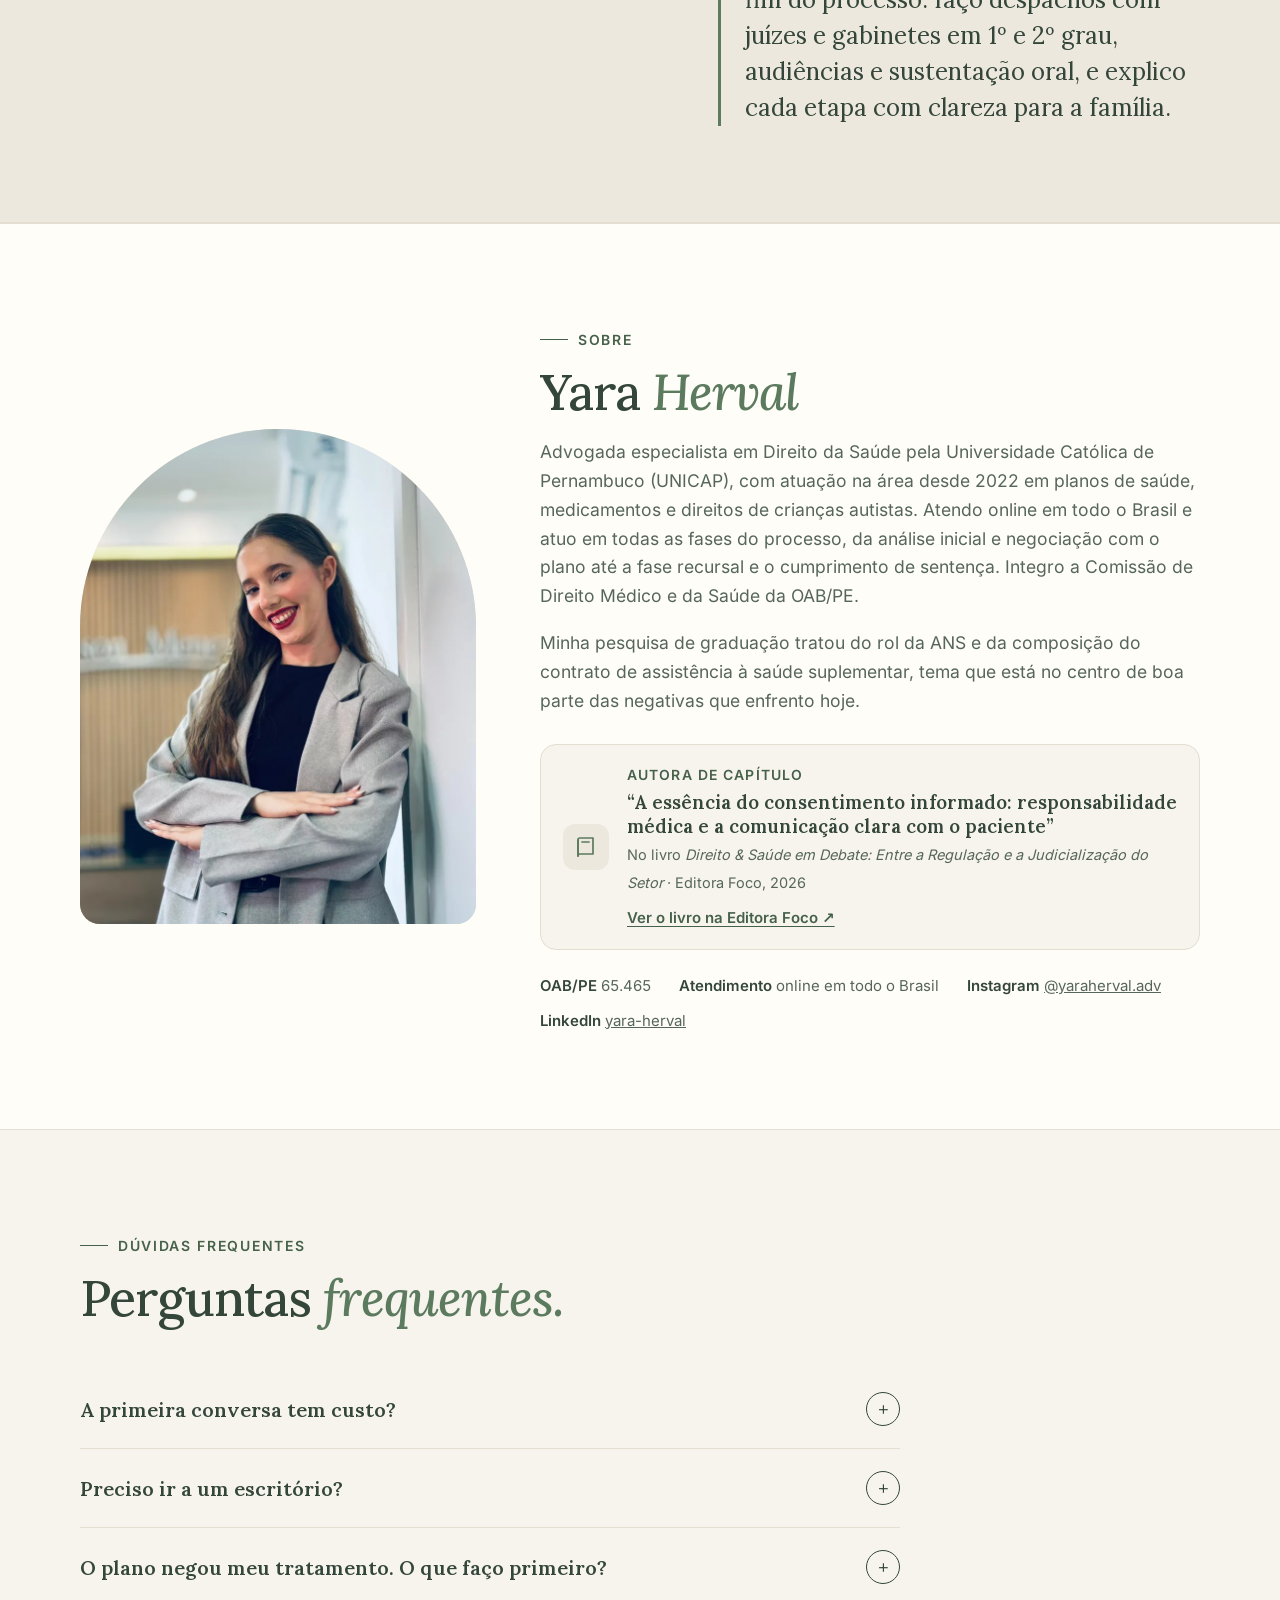
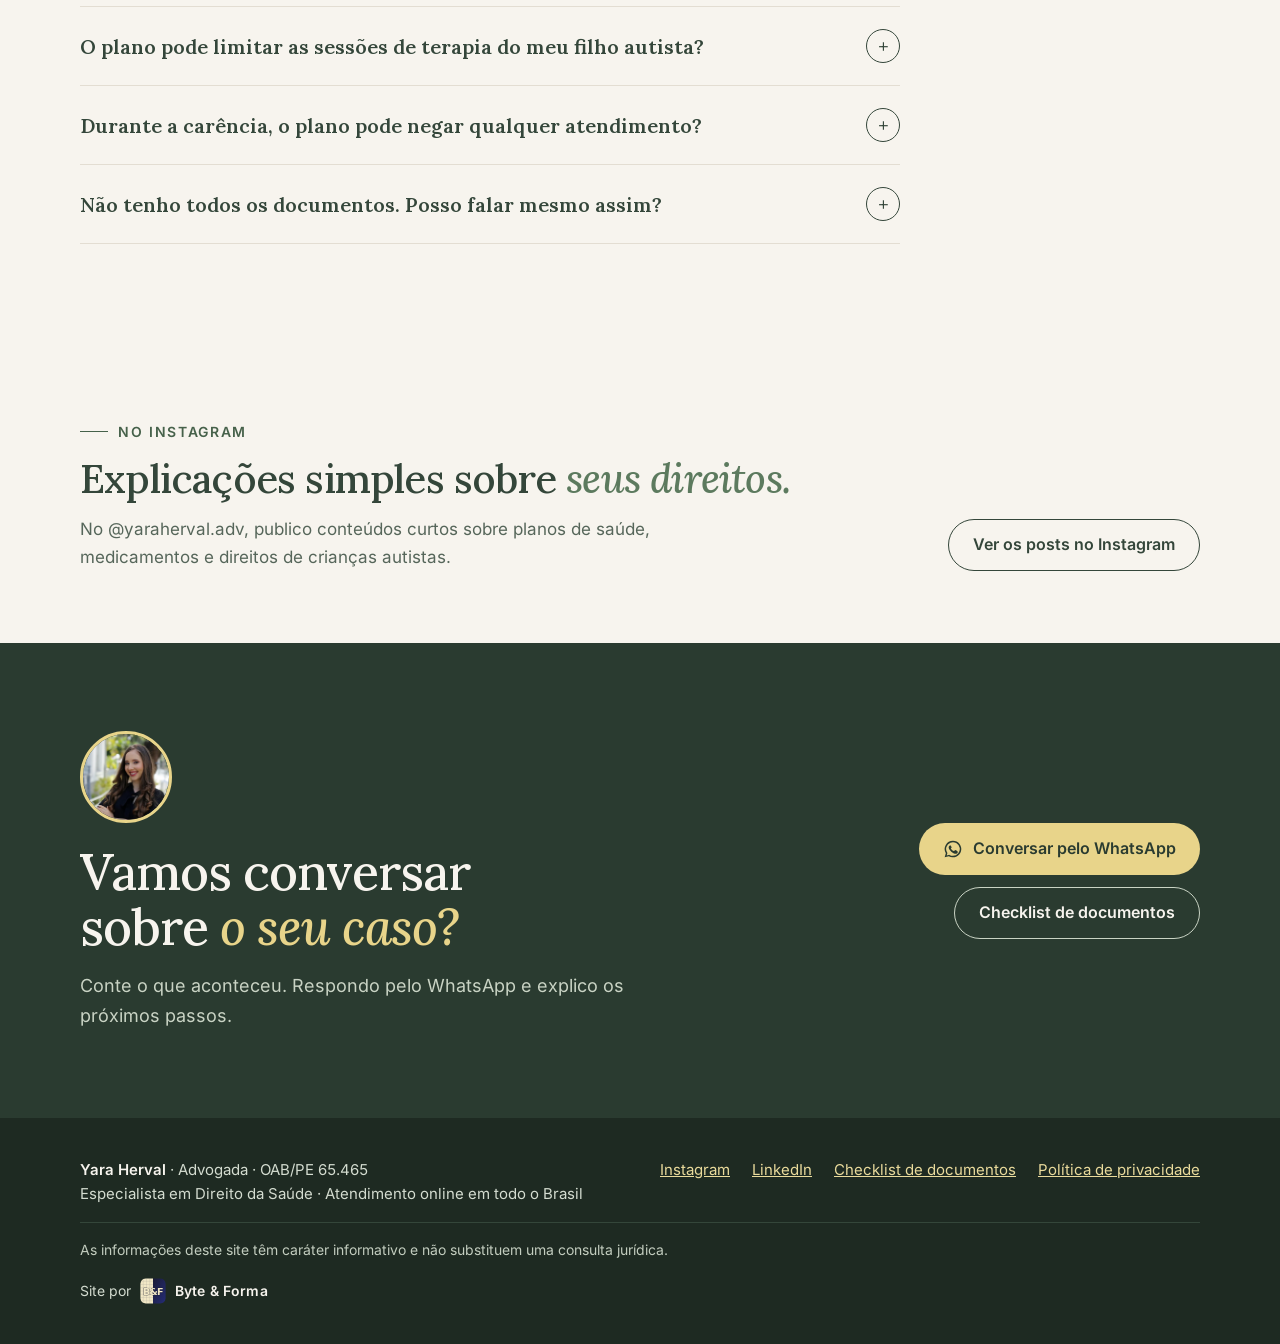
==== commit 8d1dbdf8: "yara - v10" ====
--- a/index.html
+++ b/index.html
@@ -7,7 +7,7 @@
 <meta name="description" content="Yara Herval, advogada especialista em Direito da Saúde (OAB/PE 65.465). Entenda seus direitos diante do plano de saúde: negativa de tratamento, medicamentos, terapias para crianças autistas, reembolso e reajuste. Atendimento online em todo o Brasil.">
 <meta name="robots" content="noindex, nofollow">
 <link rel="canonical" href="https://joao-erick.github.io/yara-herval/">
-<meta name="theme-color" content="#F7F4EE">
+<meta name="theme-color" content="#1E2A22">
 <link rel="icon" href="favicon.svg" type="image/svg+xml">
 <link rel="apple-touch-icon" href="apple-touch-icon.png">
 <meta property="og:type" content="website">
@@ -260,6 +260,44 @@
   .tea-foto{max-width:none}
 }
 
+
+/* Material gratuito (seção autismo) */
+.material{display:grid;grid-template-columns:auto 1fr auto;gap:16px;align-items:center;margin-top:28px;max-width:460px;text-decoration:none;background:var(--papel);border:1px solid var(--linha);border-left:4px solid var(--caramelo);border-radius:18px;padding:18px 20px;color:var(--tinta)}
+.material:hover{border-color:var(--caramelo)}
+.material-ic{width:46px;height:46px;border-radius:12px;background:var(--creme-2);color:var(--caramelo-esc);display:flex;align-items:center;justify-content:center}
+.material-ic svg{width:24px;height:24px}
+.material small{display:block;font-size:14px;letter-spacing:.08em;text-transform:uppercase;font-weight:600;color:var(--caramelo-esc)}
+.material b{display:block;font-family:var(--serif);font-size:19px;font-weight:600;line-height:1.3;margin:4px 0}
+.material span span{display:block;font-size:15px;color:var(--tinta-2);line-height:1.5}
+.material i{font-style:normal;font-size:22px;color:var(--caramelo-esc)}
+/* Fases (O que eu faço) */
+.fases{background:var(--papel);border:1px solid var(--linha);border-radius:20px;padding:24px 26px}
+.fases h3{margin:0 0 16px;font-size:14px;letter-spacing:.1em;text-transform:uppercase;color:var(--caramelo-esc)}
+.fases ol{list-style:none;margin:0;padding:0;counter-reset:f}
+.fases li{counter-increment:f;position:relative;padding:0 0 16px 46px}
+.fases li:last-child{padding-bottom:0}
+.fases li:before{content:counter(f);position:absolute;left:0;top:0;width:30px;height:30px;border-radius:50%;background:var(--caramelo);color:#fff;font-size:14px;font-weight:600;display:flex;align-items:center;justify-content:center}
+.fases li:not(:last-child):after{content:"";position:absolute;left:14px;top:32px;bottom:2px;width:2px;background:var(--linha)}
+.fases b{display:block;font-family:var(--serif);font-size:18px;font-weight:600;color:var(--tinta);line-height:1.3}
+.fases span{display:block;font-size:15px;color:var(--tinta-2)}
+.livro .livro-link{display:block;width:max-content;max-width:100%;margin-top:10px;font-weight:600;font-size:15px;color:var(--caramelo-esc);text-underline-offset:3px}
+
+/* Topo escuro, na cor do rodapé */
+.topo{background:rgba(30,42,34,.97);border-bottom-color:#34463A}
+.marca b{color:#F7F4EE}
+.marca span{color:var(--marca)}
+.menu a:not(.btn){color:#D4DCD0}
+.menu a:not(.btn):hover{color:#fff}
+.topo .btn-pri{background:var(--marca);color:var(--marrom)}
+.topo .btn-pri:hover{background:#F1E3A8}
+.topo :focus-visible{outline-color:var(--marca)}
+.menu-btn{background:transparent;border-color:rgba(247,244,238,.3)}
+.menu-btn span{background:#F7F4EE}
+@media (max-width:940px){
+  .menu{background:var(--rodape);border-bottom-color:#34463A}
+  .menu a:not(.btn){color:#F7F4EE;border-bottom-color:rgba(247,244,238,.14)}
+}
+
 /* Final */
 .final{background:var(--marrom);color:var(--creme);padding:88px 0}
 .final .wrap{display:grid;grid-template-columns:1.2fr .8fr;gap:40px;align-items:center}
@@ -401,7 +439,11 @@
       <span class="selo">Crianças autistas e famílias</span>
       <h2>O que as regras da ANS dizem sobre <em>as terapias.</em></h2>
       <p>Se você é mãe, pai ou responsável por uma criança autista, esta parte é para você. O texto é direto, para você ler no seu tempo.</p>
-      <figure class="tea-foto"><img src="fotos/sorriso.webp" alt="Yara Herval sorrindo" width="720" height="1080" loading="lazy"></figure>
+      <a class="material" href="checklist.html">
+        <span class="material-ic"><svg viewBox="0 0 24 24" fill="none" stroke="currentColor" stroke-width="1.7" stroke-linecap="round" stroke-linejoin="round" aria-hidden="true"><rect x="5" y="3" width="14" height="18" rx="2"/><path d="M9 3v2h6V3"/><path d="m9 11 1.5 1.5L14 9"/><path d="M9 16h6"/></svg></span>
+        <span><small>Material gratuito</small><b>Checklist: documentos quando o plano nega</b><span>Uma lista para marcar, imprimir ou salvar em PDF, com uma parte só sobre terapias para crianças autistas.</span></span>
+        <i aria-hidden="true">→</i>
+      </a>
     </div>
     <div>
       <div class="resumo">
@@ -445,7 +487,16 @@
         <li><a href="reembolso.html"><span>não faz reembolso</span><i aria-hidden="true">→</i></a></li>
         <li><a href="reajuste-abusivo.html"><span>aplica reajuste abusivo</span><i aria-hidden="true">→</i></a></li>
       </ul>
-      <div class="faco-lado"><figure class="faco-foto"><img src="fotos/escritorio.webp" alt="Yara Herval sorrindo" width="720" height="1080" loading="lazy"></figure>
+      <div class="faco-lado"><div class="fases">
+        <h3>Fases em que atuo</h3>
+        <ol>
+          <li><b>Análise inicial</b><span>Negativa, contrato e documentos médicos</span></li>
+          <li><b>Negociação com o plano</b><span>Tentativa de solução antes do processo</span></li>
+          <li><b>Processo judicial</b><span>Despachos, audiências e sustentação oral</span></li>
+          <li><b>Fase recursal</b><span>Atuação em 1º e 2º grau</span></li>
+          <li><b>Cumprimento de sentença</b><span>Até o fim do processo</span></li>
+        </ol>
+      </div>
       <p class="faco-texto">Acompanho do primeiro contato até o fim do processo: faço despachos com juízes e gabinetes em 1º e 2º grau, audiências e sustentação oral, e explico cada etapa com clareza para a família.</p></div>
     </div>
   </div>
@@ -461,7 +512,7 @@
       <p>Minha pesquisa de graduação tratou do rol da ANS e da composição do contrato de assistência à saúde suplementar, tema que está no centro de boa parte das negativas que enfrento hoje.</p>
       <div class="livro">
         <div class="ic"><svg viewBox="0 0 24 24" fill="none" stroke="currentColor" stroke-width="1.7" stroke-linecap="round" stroke-linejoin="round" aria-hidden="true"><path d="M4 5a2 2 0 0 1 2-2h13v16H6a2 2 0 0 0-2 2z"/><path d="M4 21V5M8 7h7"/></svg></div>
-        <div><small>Autora de capítulo</small><b>“A essência do consentimento informado: responsabilidade médica e a comunicação clara com o paciente”</b><span>No livro <i>Direito &amp; Saúde em Debate: Entre a Regulação e a Judicialização do Setor</i> · Editora Foco, 2026</span></div>
+        <div><small>Autora de capítulo</small><b>“A essência do consentimento informado: responsabilidade médica e a comunicação clara com o paciente”</b><span>No livro <i>Direito &amp; Saúde em Debate: Entre a Regulação e a Judicialização do Setor</i> · Editora Foco, 2026</span><a class="livro-link" href="https://editorafoco.com.br/produto/direito-saude-debate-regulacao-judicializacao-2026" target="_blank" rel="noopener">Ver o livro na Editora Foco ↗</a></div>
       </div>
       <div class="dados"><span><b>OAB/PE</b> 65.465</span><span><b>Atendimento</b> online em todo o Brasil</span><span><b>Instagram</b> <a href="https://www.instagram.com/yaraherval.adv/" target="_blank" rel="noopener">@yaraherval.adv</a></span><span><b>LinkedIn</b> <a href="https://www.linkedin.com/in/yara-herval" target="_blank" rel="noopener">yara-herval</a></span></div>
     </div>
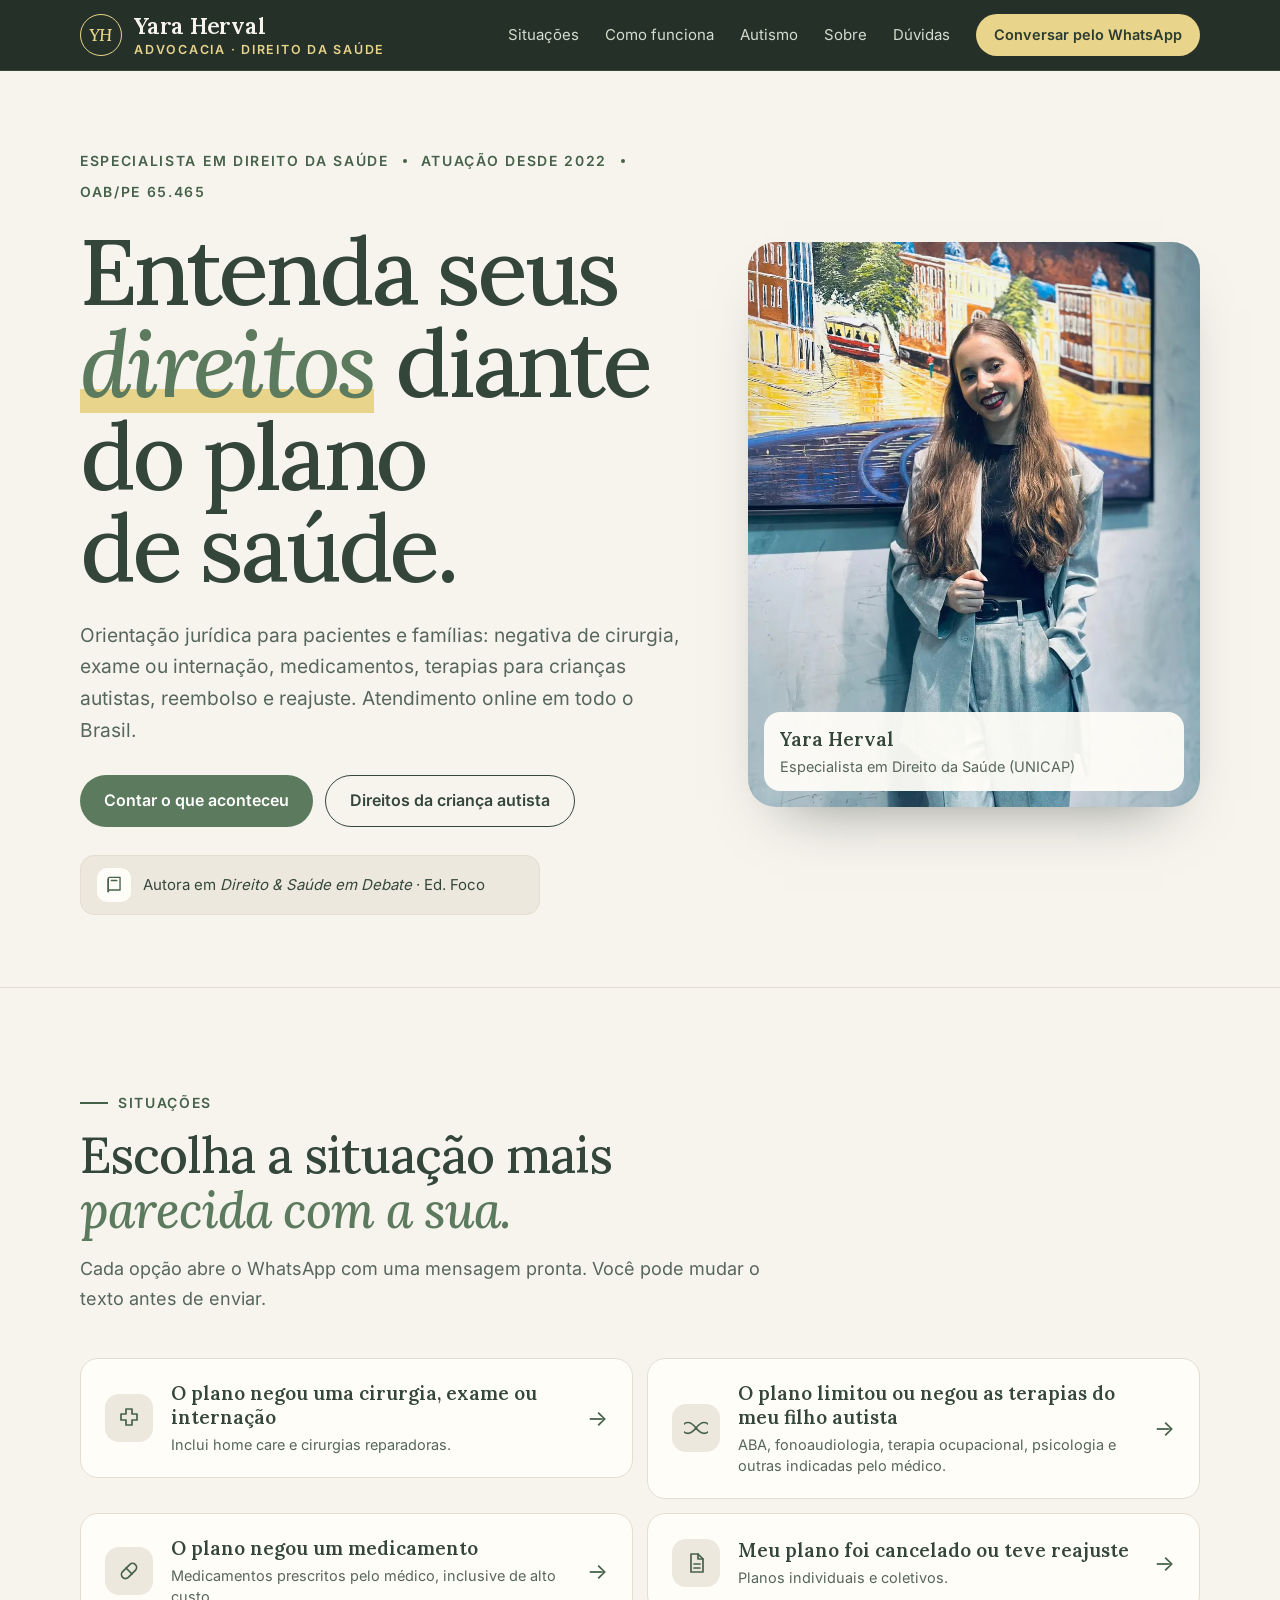
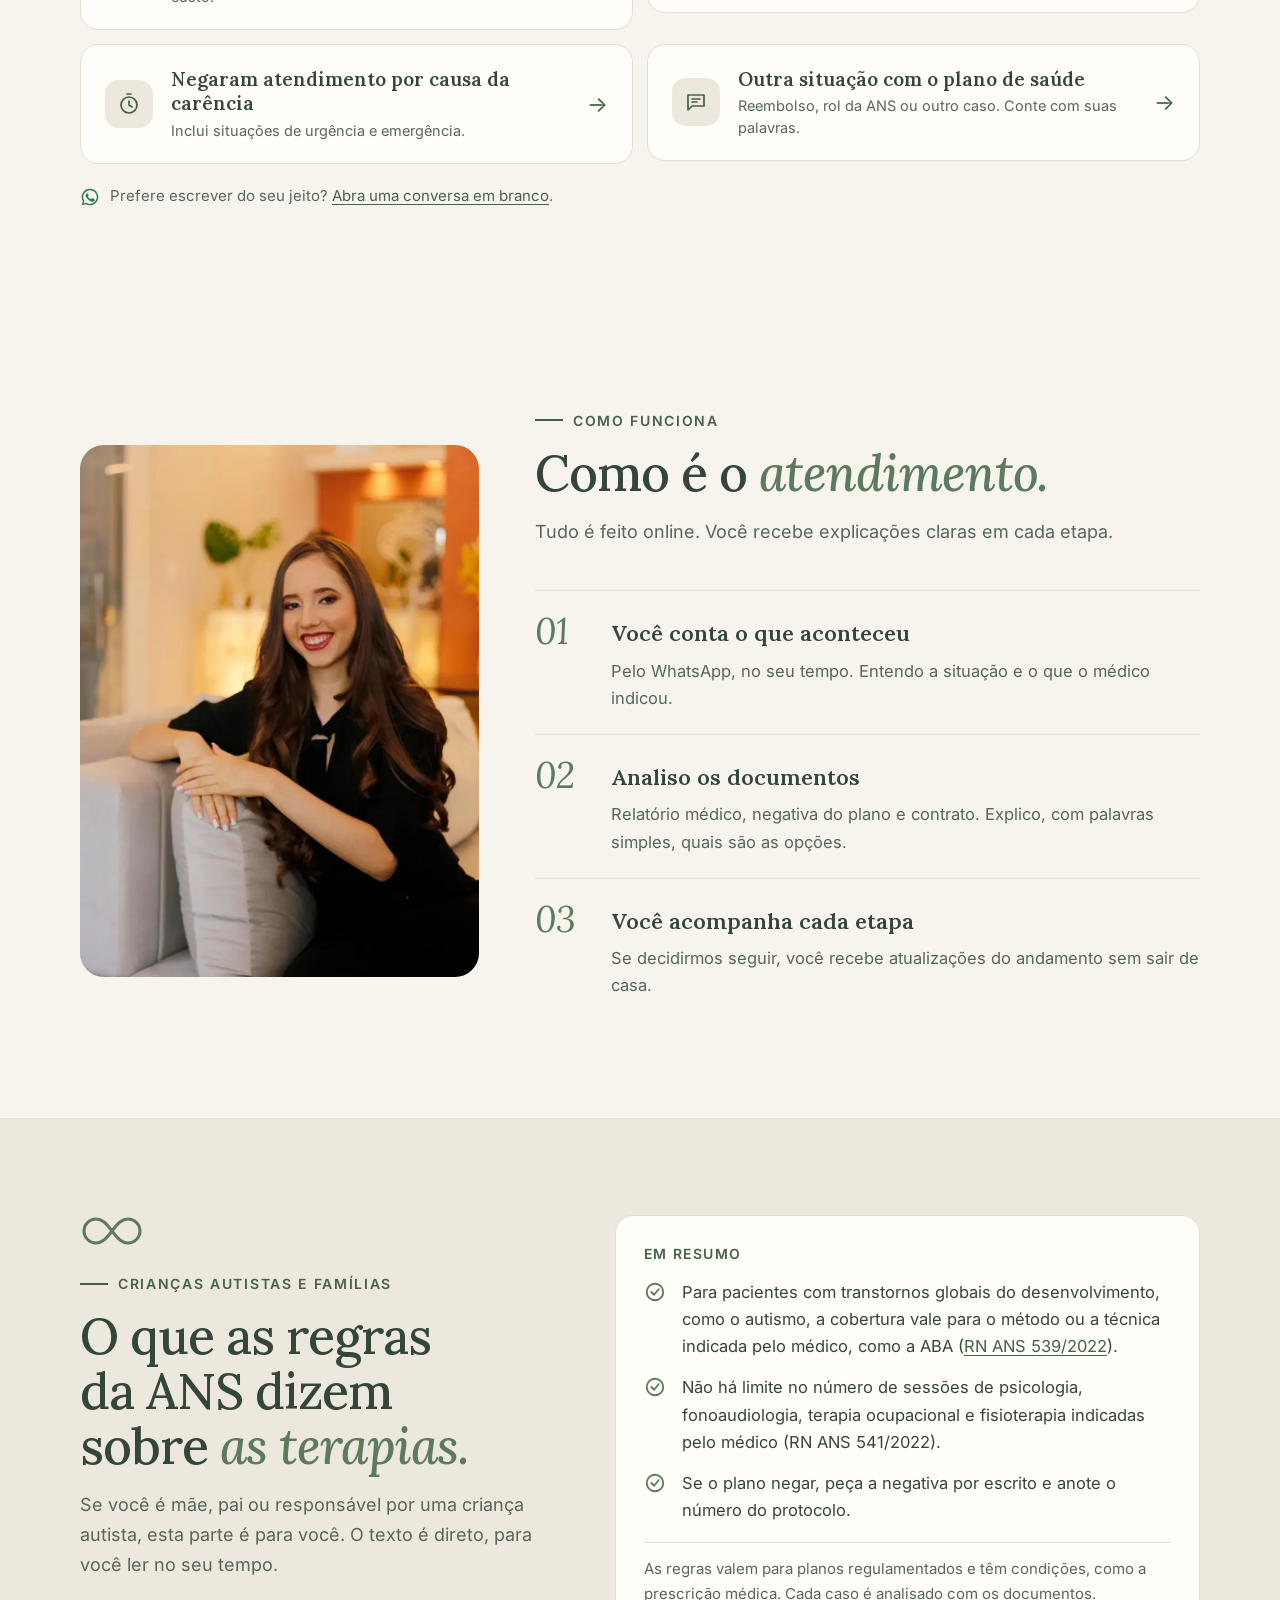
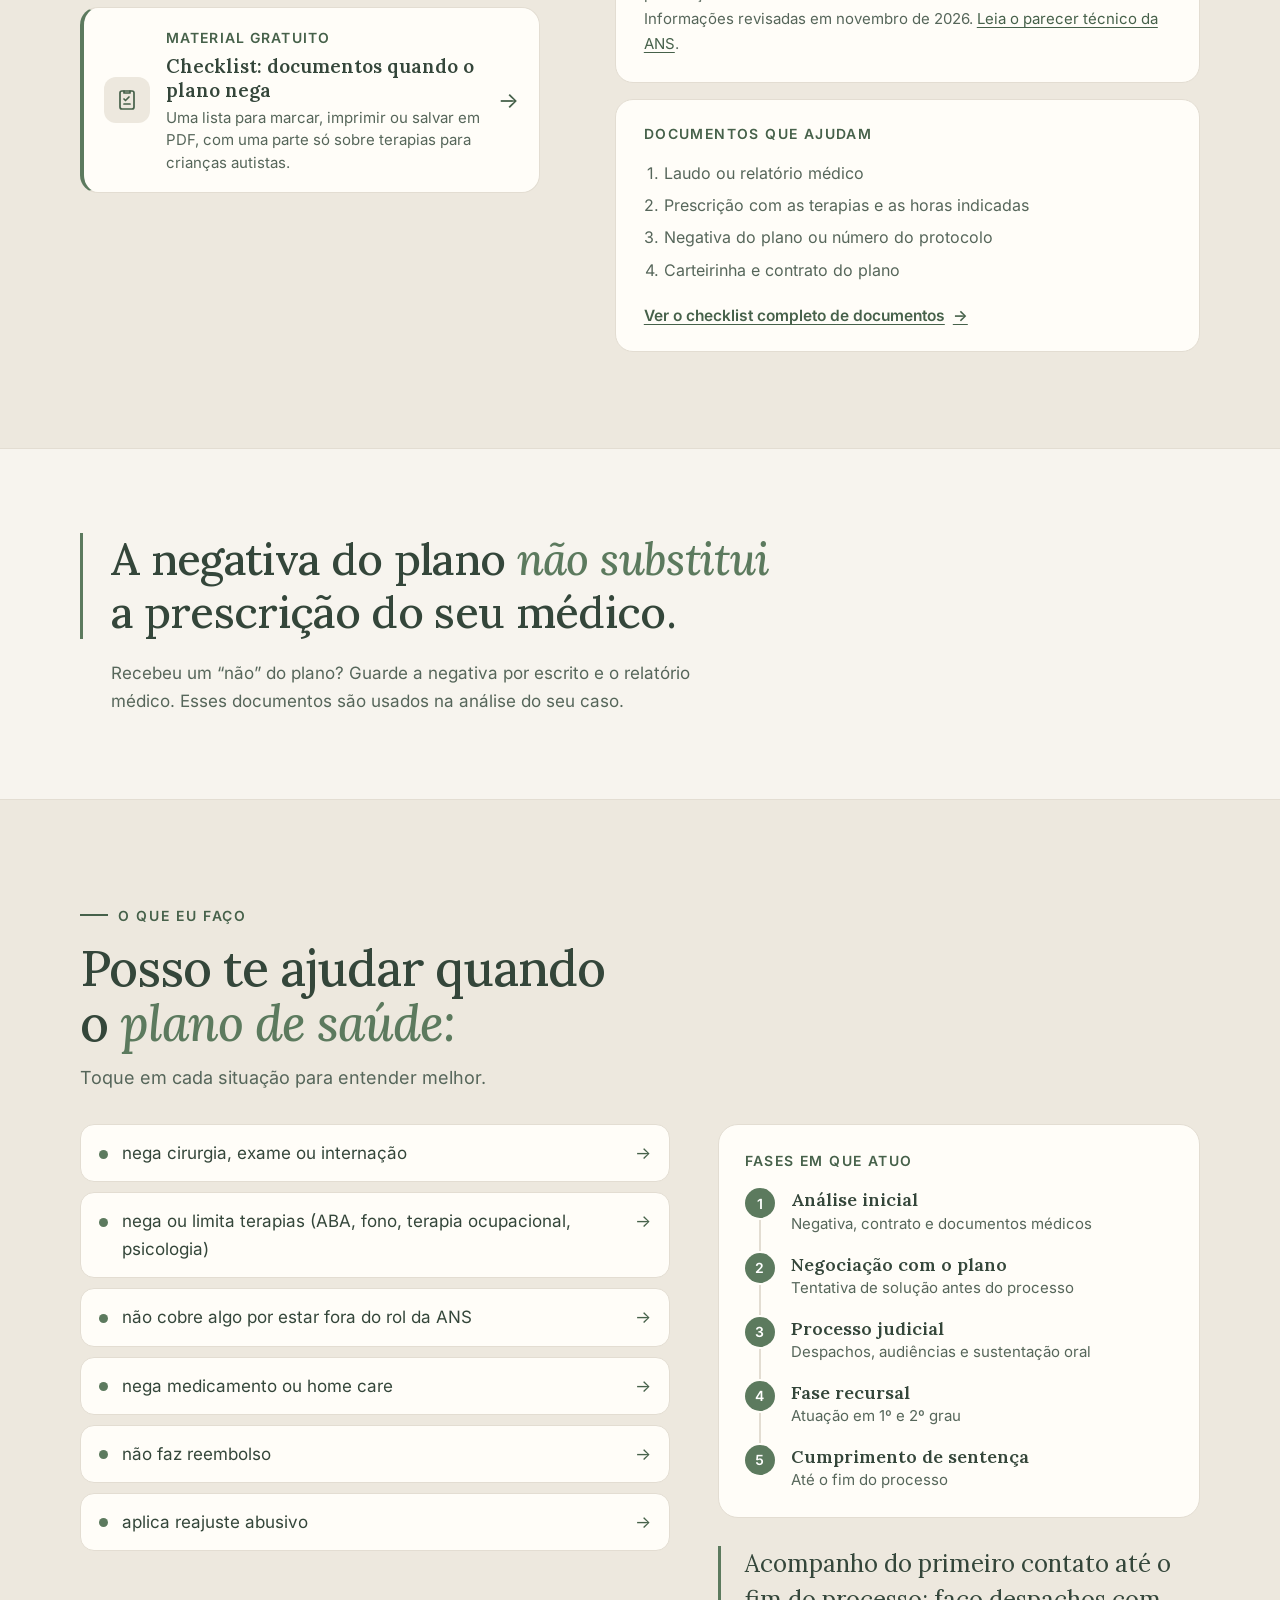
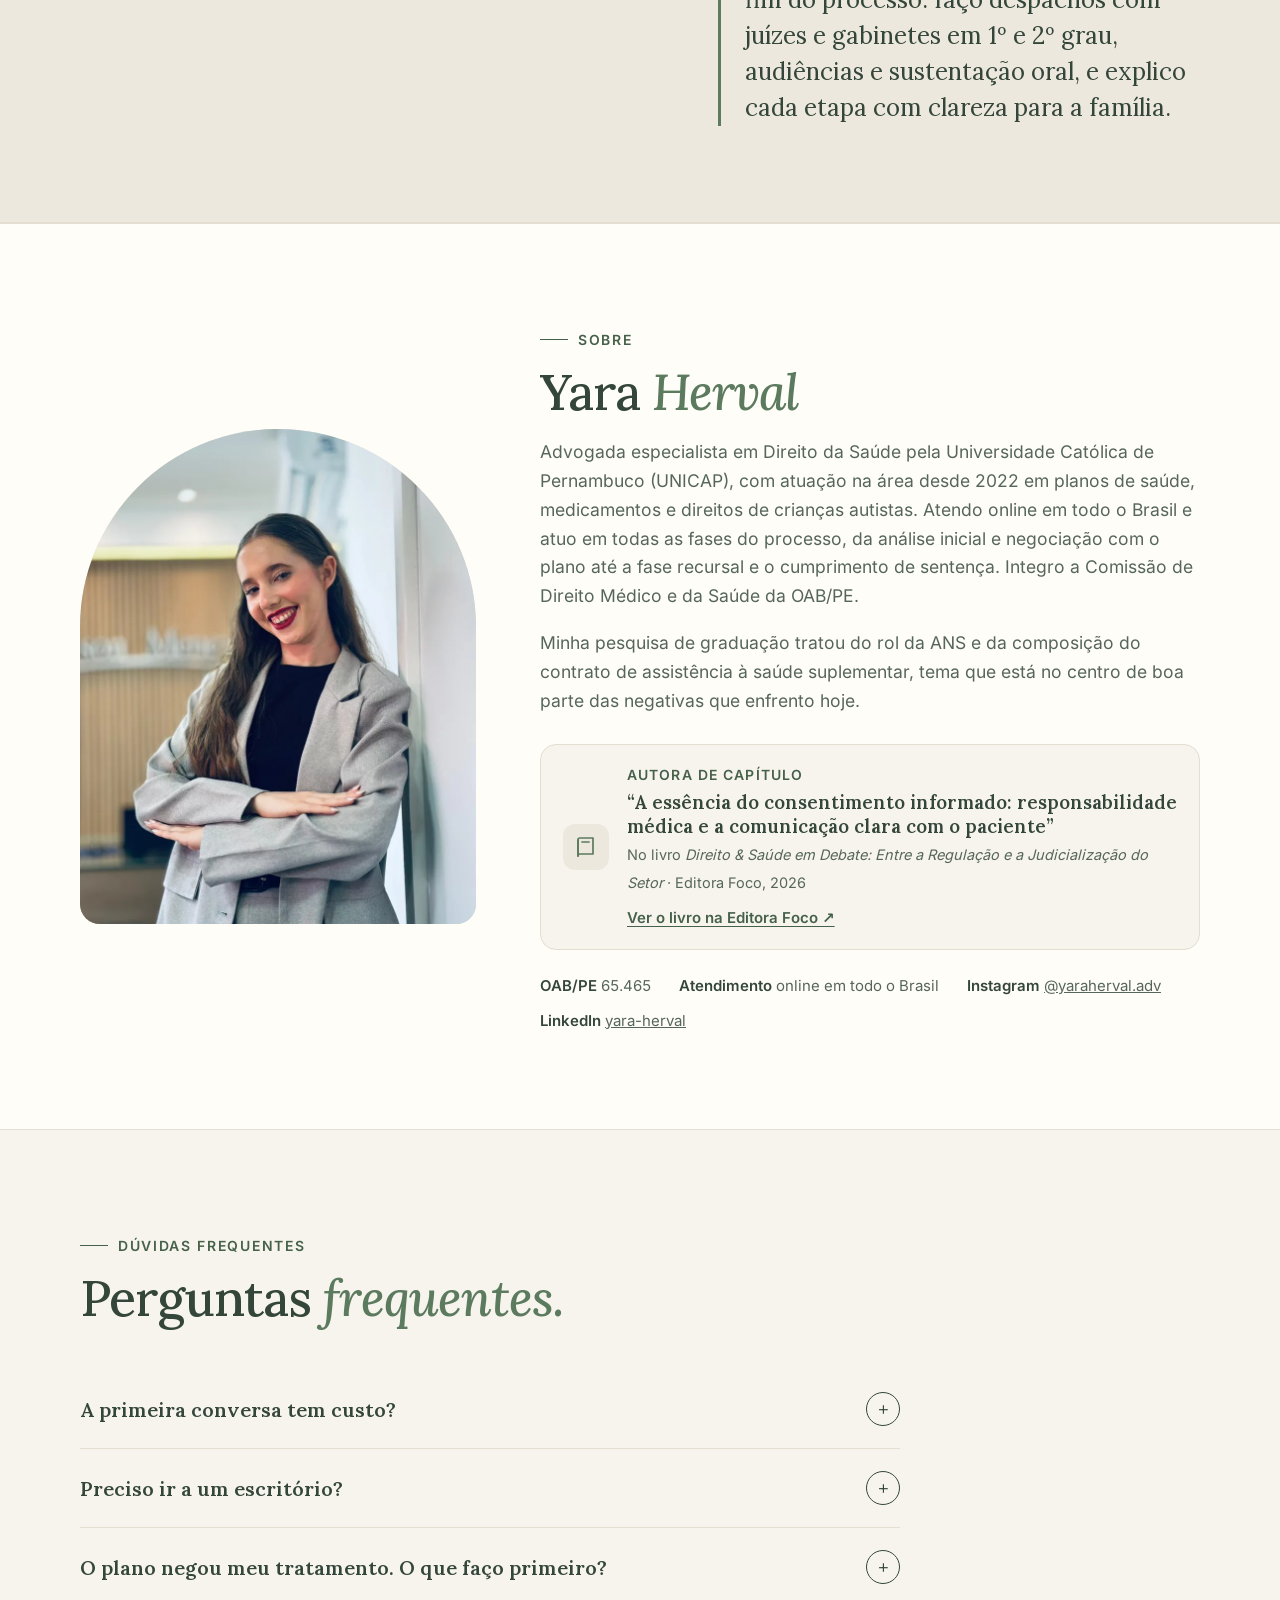
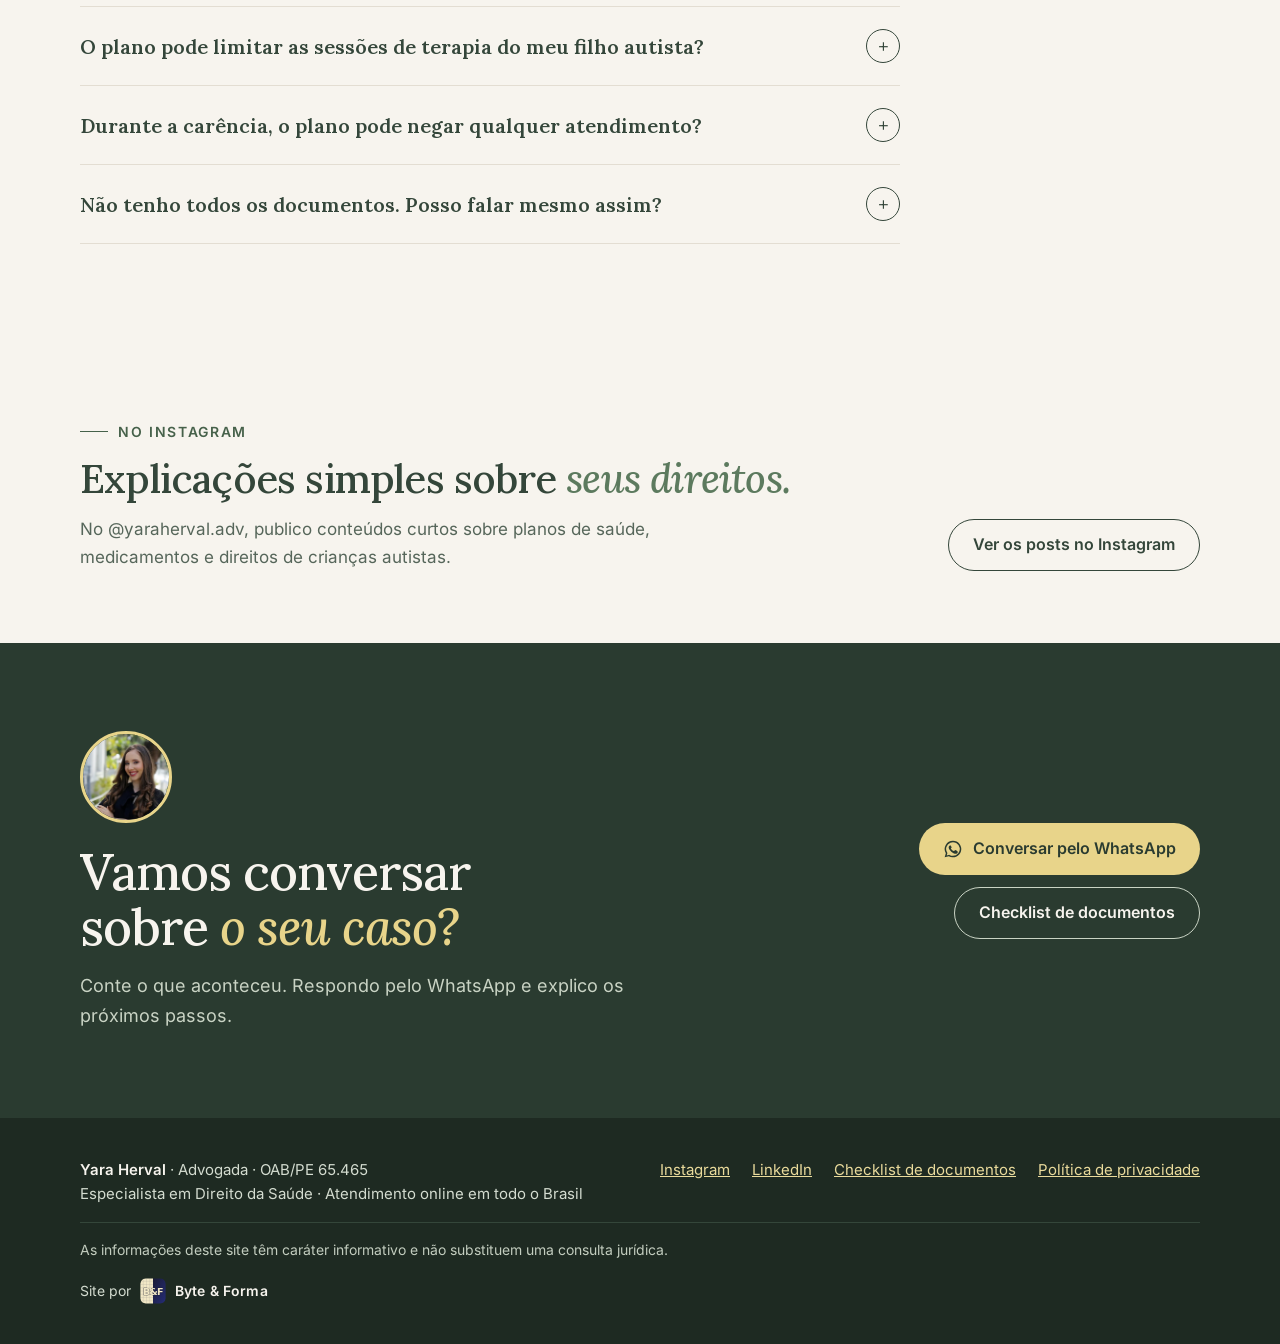
==== commit 732c49f1: "yara v11" ====
--- a/index.html
+++ b/index.html
@@ -254,7 +254,11 @@
 .final-foto{width:92px;height:92px;border-radius:50%;object-fit:cover;object-position:50% 20%;border:3px solid var(--marca);display:block;margin-bottom:22px}
 @media (max-width:860px){
   .hero .wrap,.como .wrap{grid-template-columns:1fr;gap:32px}
-  .hero-foto{aspect-ratio:4/4.2;max-width:460px}
+  .hero-foto{aspect-ratio:4/5;max-height:560px;max-width:440px}
+  .hero-foto img{object-position:50% 25%}
+  .hero-foto figcaption{left:0;right:0;bottom:0;border-radius:0;background:rgba(30,42,34,.86);padding:10px 16px}
+  .hero-foto figcaption b{font-size:17px;color:#F7F4EE}
+  .hero-foto figcaption span{font-size:14px;color:#D4DCD0}
   .como-foto{aspect-ratio:4/3;max-width:460px}
   .como-foto img{object-position:50% 30%}
   .tea-foto{max-width:none}
@@ -326,6 +330,16 @@
 .flutua svg{width:28px;height:28px}
 @media (max-width:760px){.flutua{display:flex}}
 
+
+/* Selo da marca */
+.marca{display:grid!important;grid-template-columns:auto auto;column-gap:12px;align-items:center;justify-content:start}
+.marca b,.marca>span{grid-column:2}
+.selo-marca{grid-row:1/3;width:42px;height:42px;border-radius:50%;border:1.5px solid #E8D48A;color:#E8D48A;display:flex;align-items:center;justify-content:center;font-family:"Lora",Georgia,serif;font-style:italic;font-weight:500;font-size:17px;letter-spacing:-.02em;padding-right:1px}
+.selo-marca svg{width:22px;height:22px}
+@media (max-width:400px){.selo-marca{width:36px;height:36px;font-size:15px}.selo-marca svg{width:19px;height:19px}.marca{column-gap:10px}}
+@media (max-width:360px){.selo-marca{display:none}.marca span{font-size:11px}}
+.sobre .wrap>*{min-width:0}
+.livro>div{min-width:0}
 </style>
 </head>
 <body>
@@ -333,7 +347,7 @@
 
 <header class="topo">
   <div class="wrap">
-    <a class="marca" href="#inicio"><b>Yara Herval</b><span>Advocacia · Direito da Saúde</span></a>
+    <a class="marca" href="#inicio"><i class="selo-marca" aria-hidden="true">YH</i><b>Yara Herval</b><span>Advocacia · Direito da Saúde</span></a>
     <div class="acoes-topo">
     <button class="menu-btn" type="button" aria-expanded="false" aria-controls="menu-principal" aria-label="Abrir menu"><span></span><span></span><span></span></button>
     <nav class="menu" id="menu-principal" aria-label="Principal">
